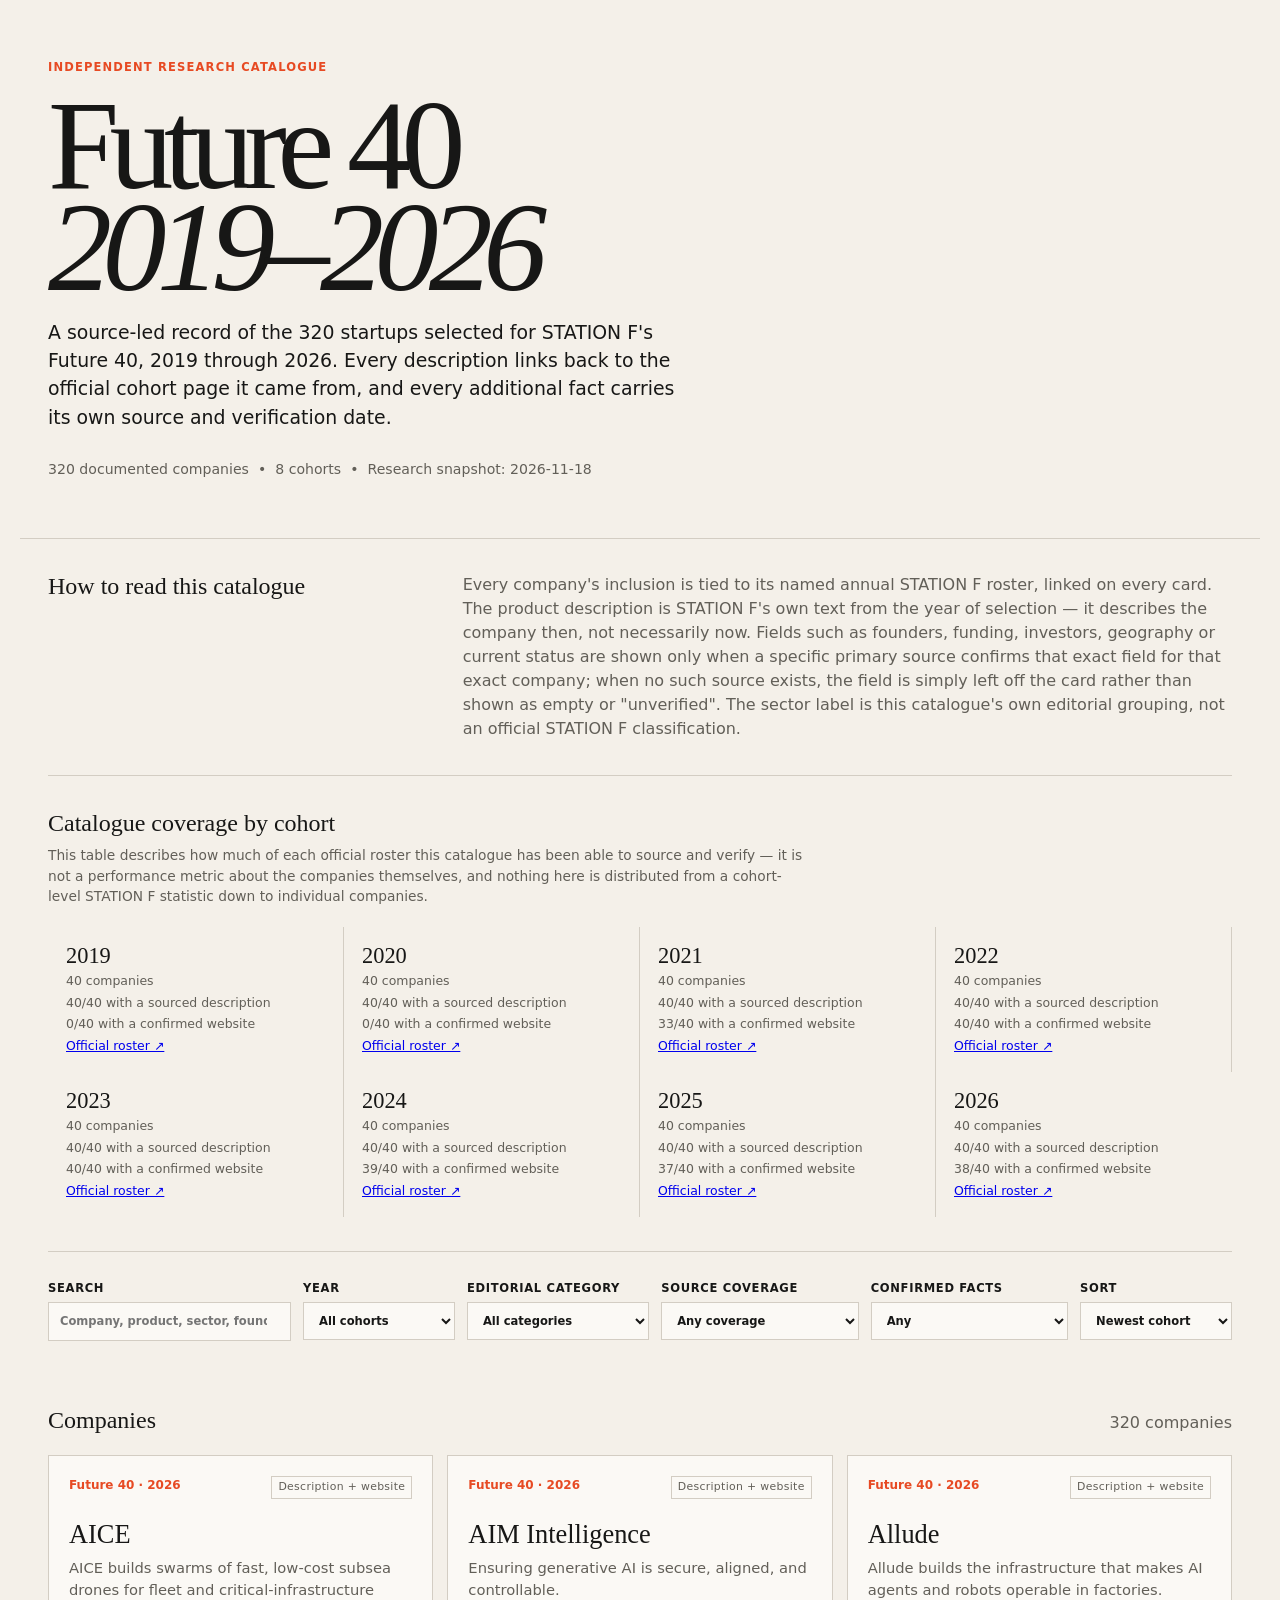
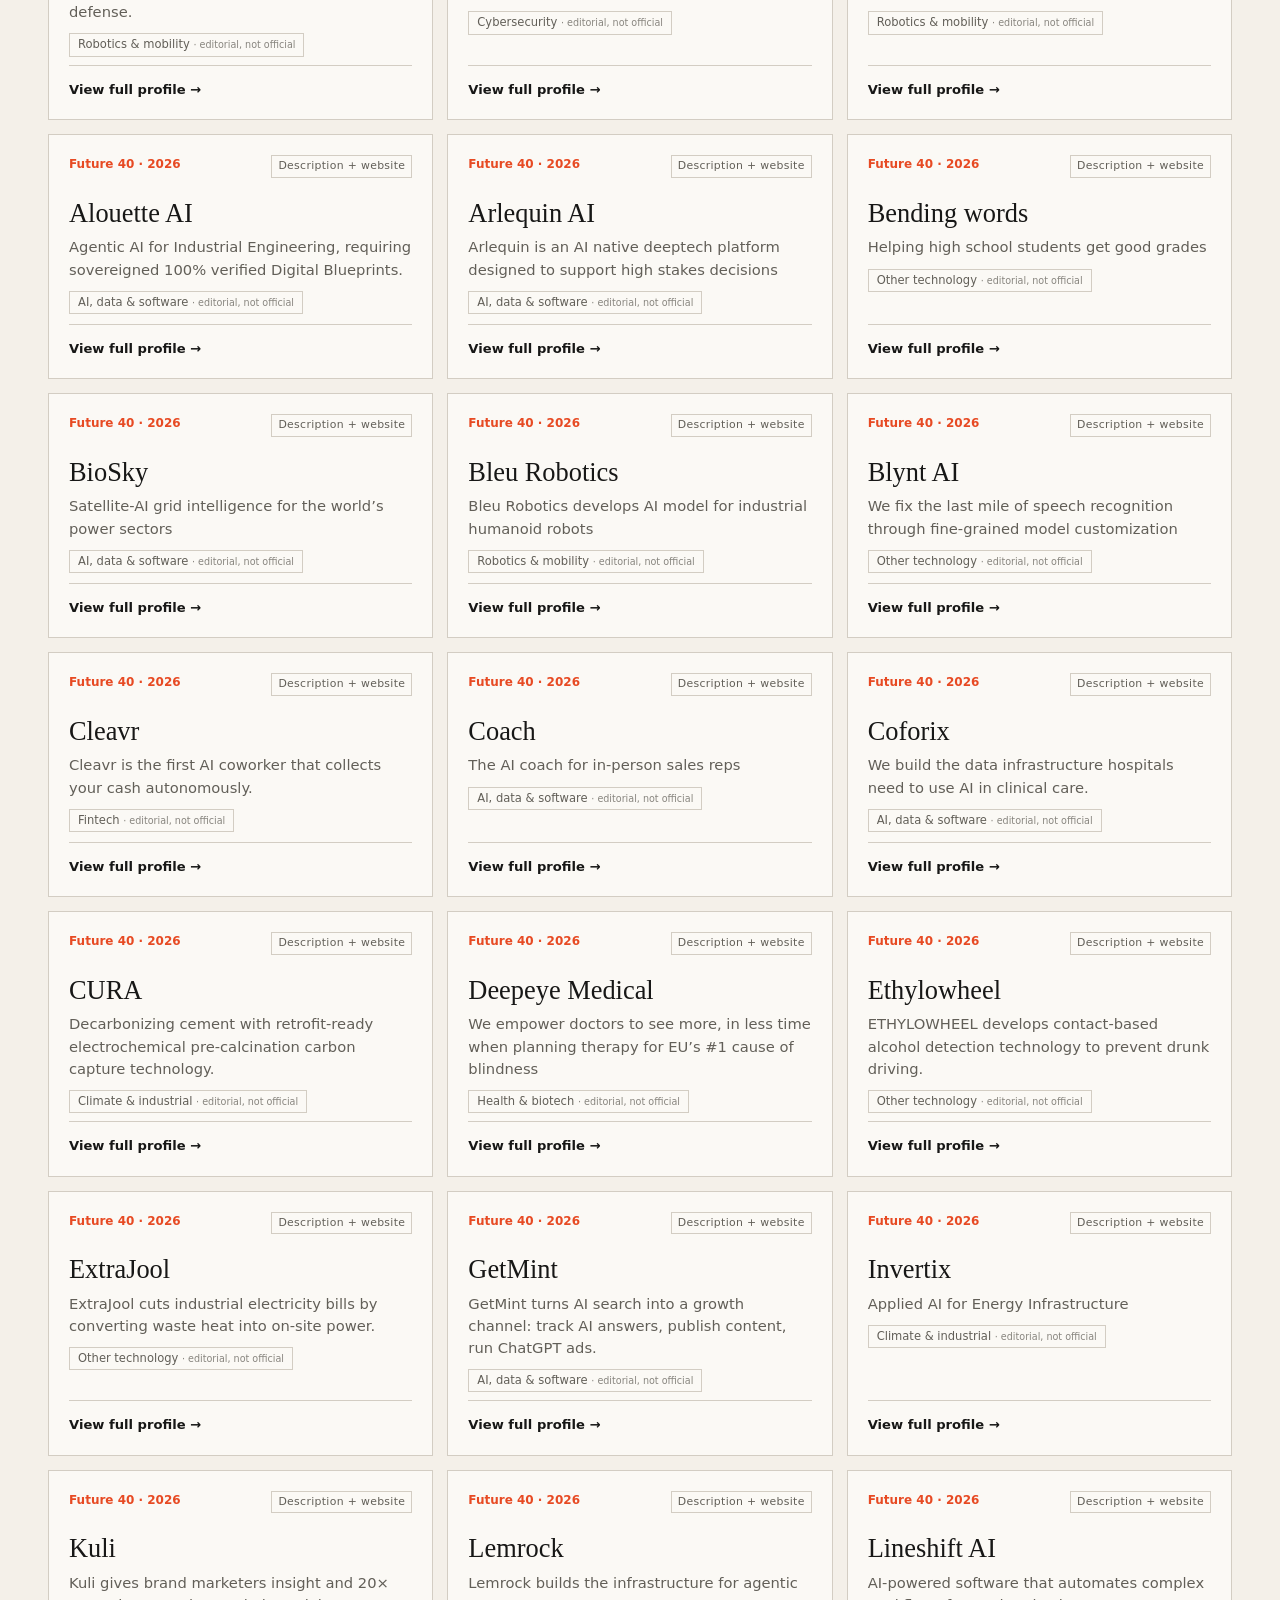
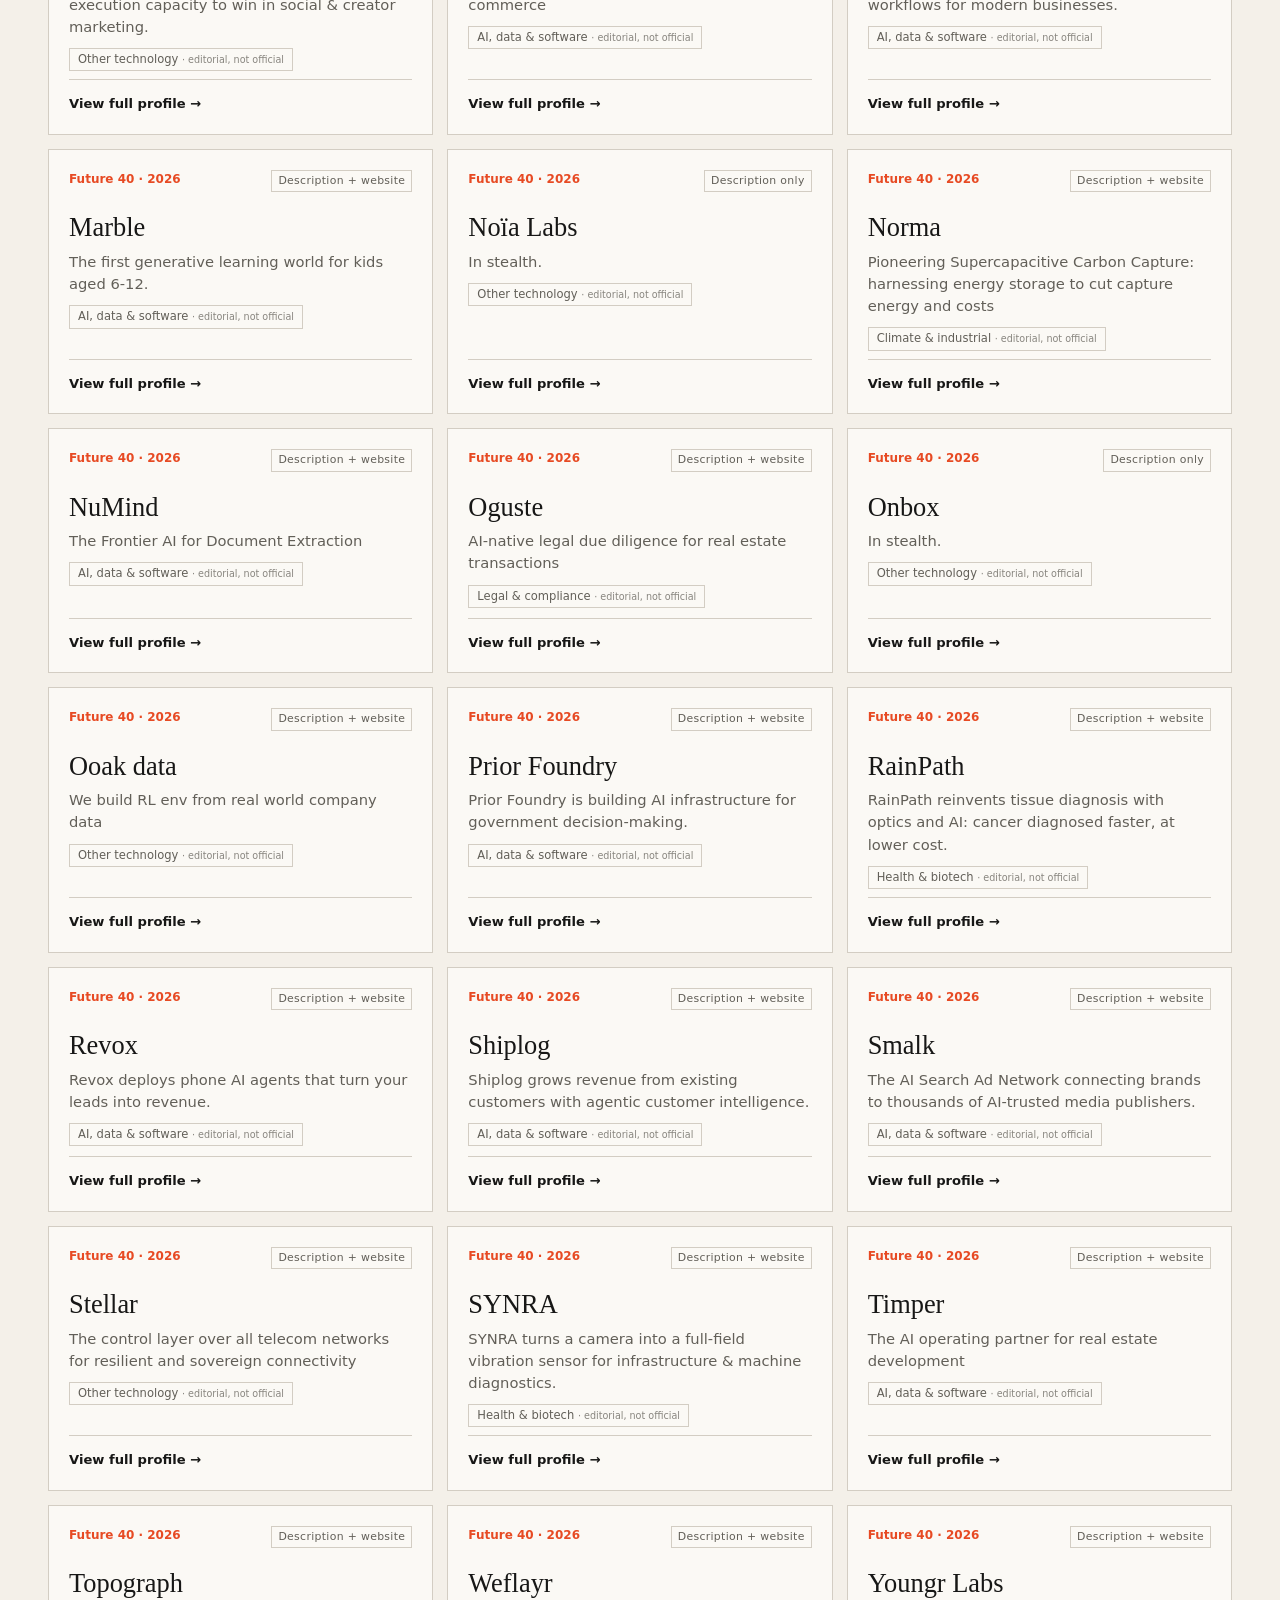
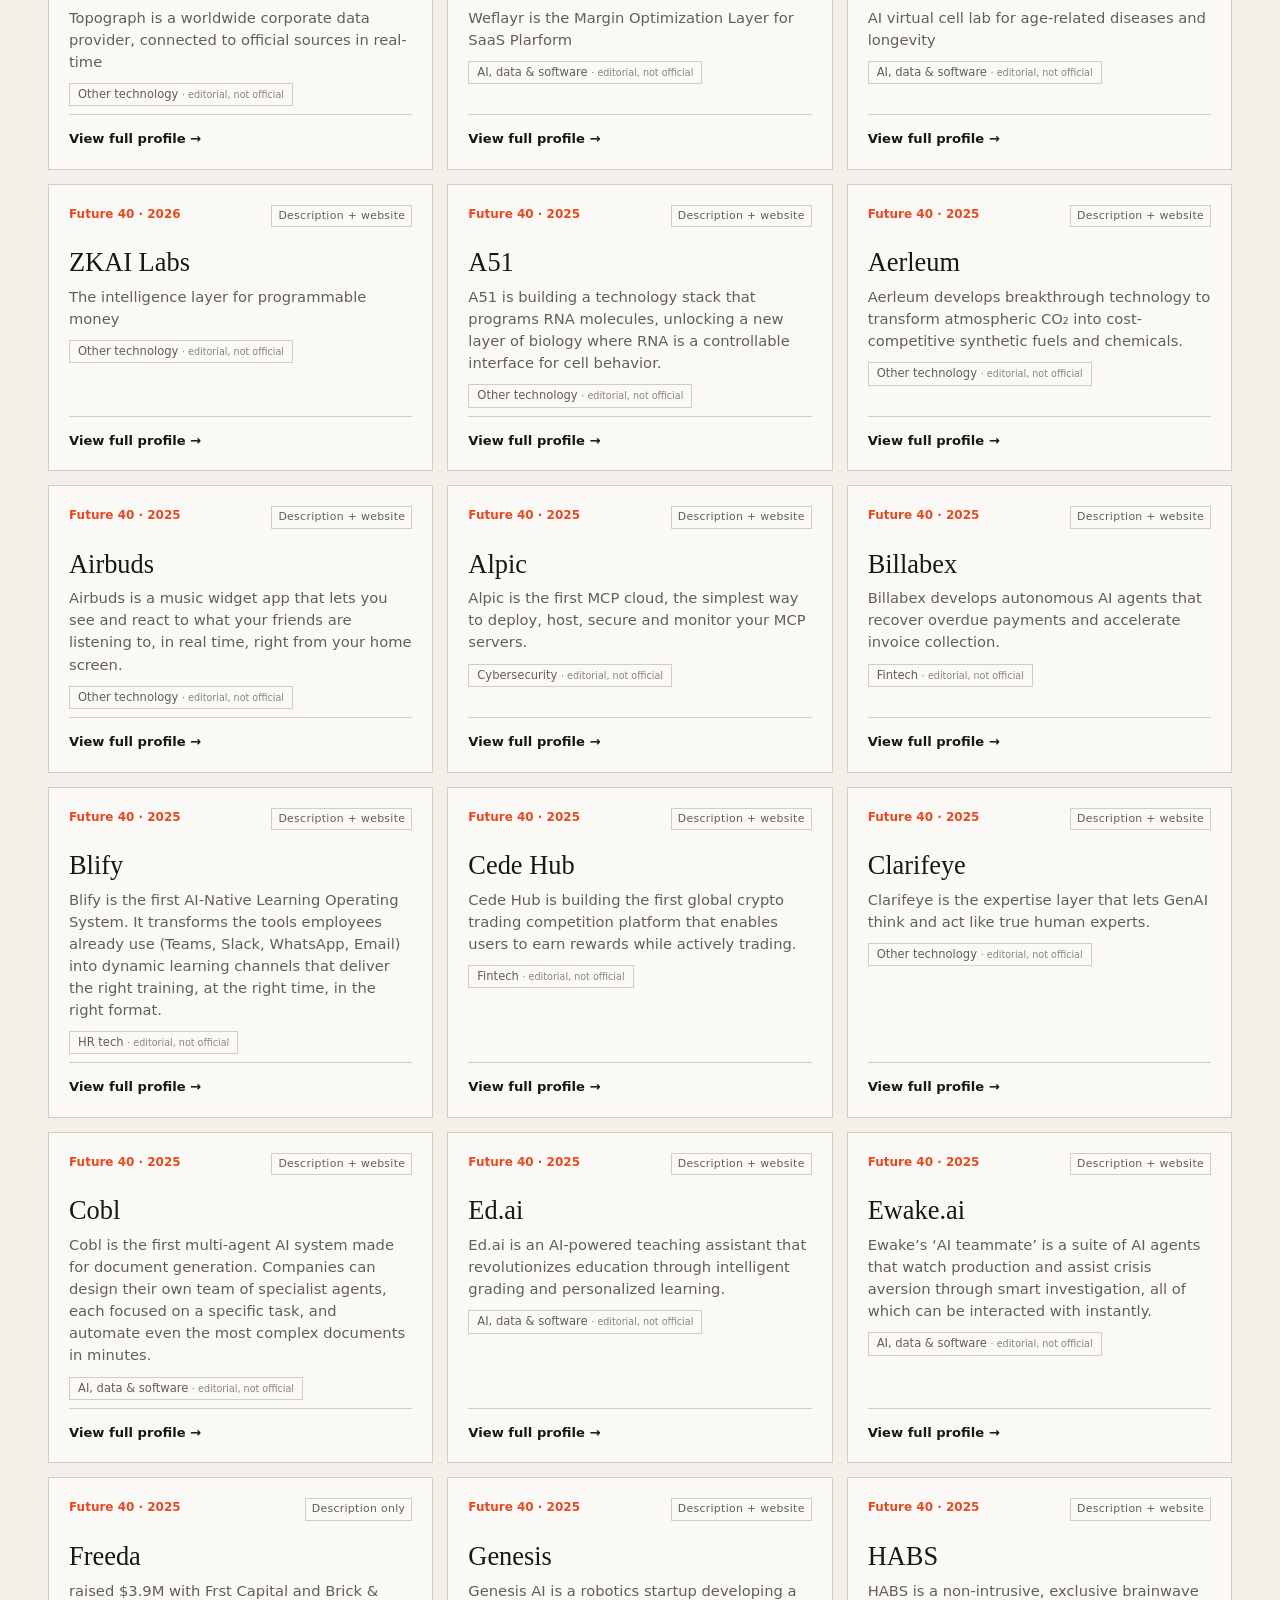
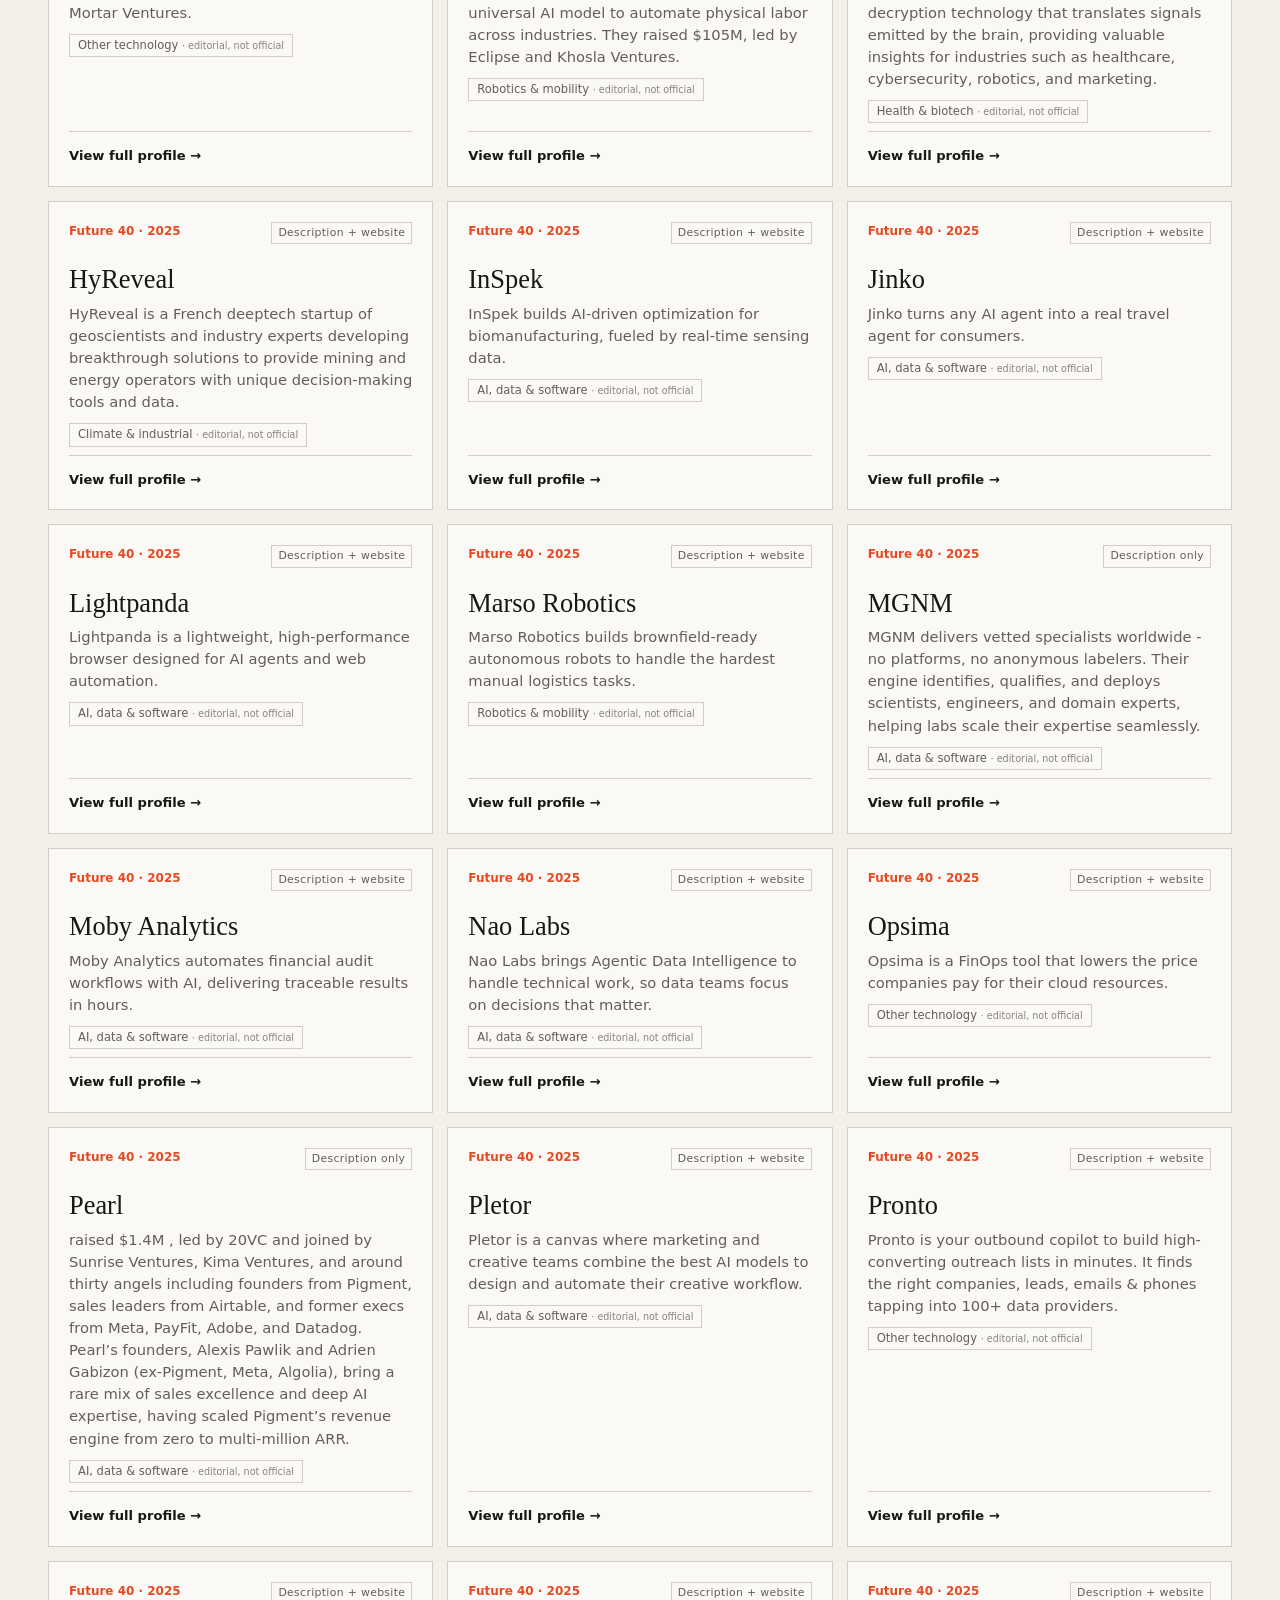
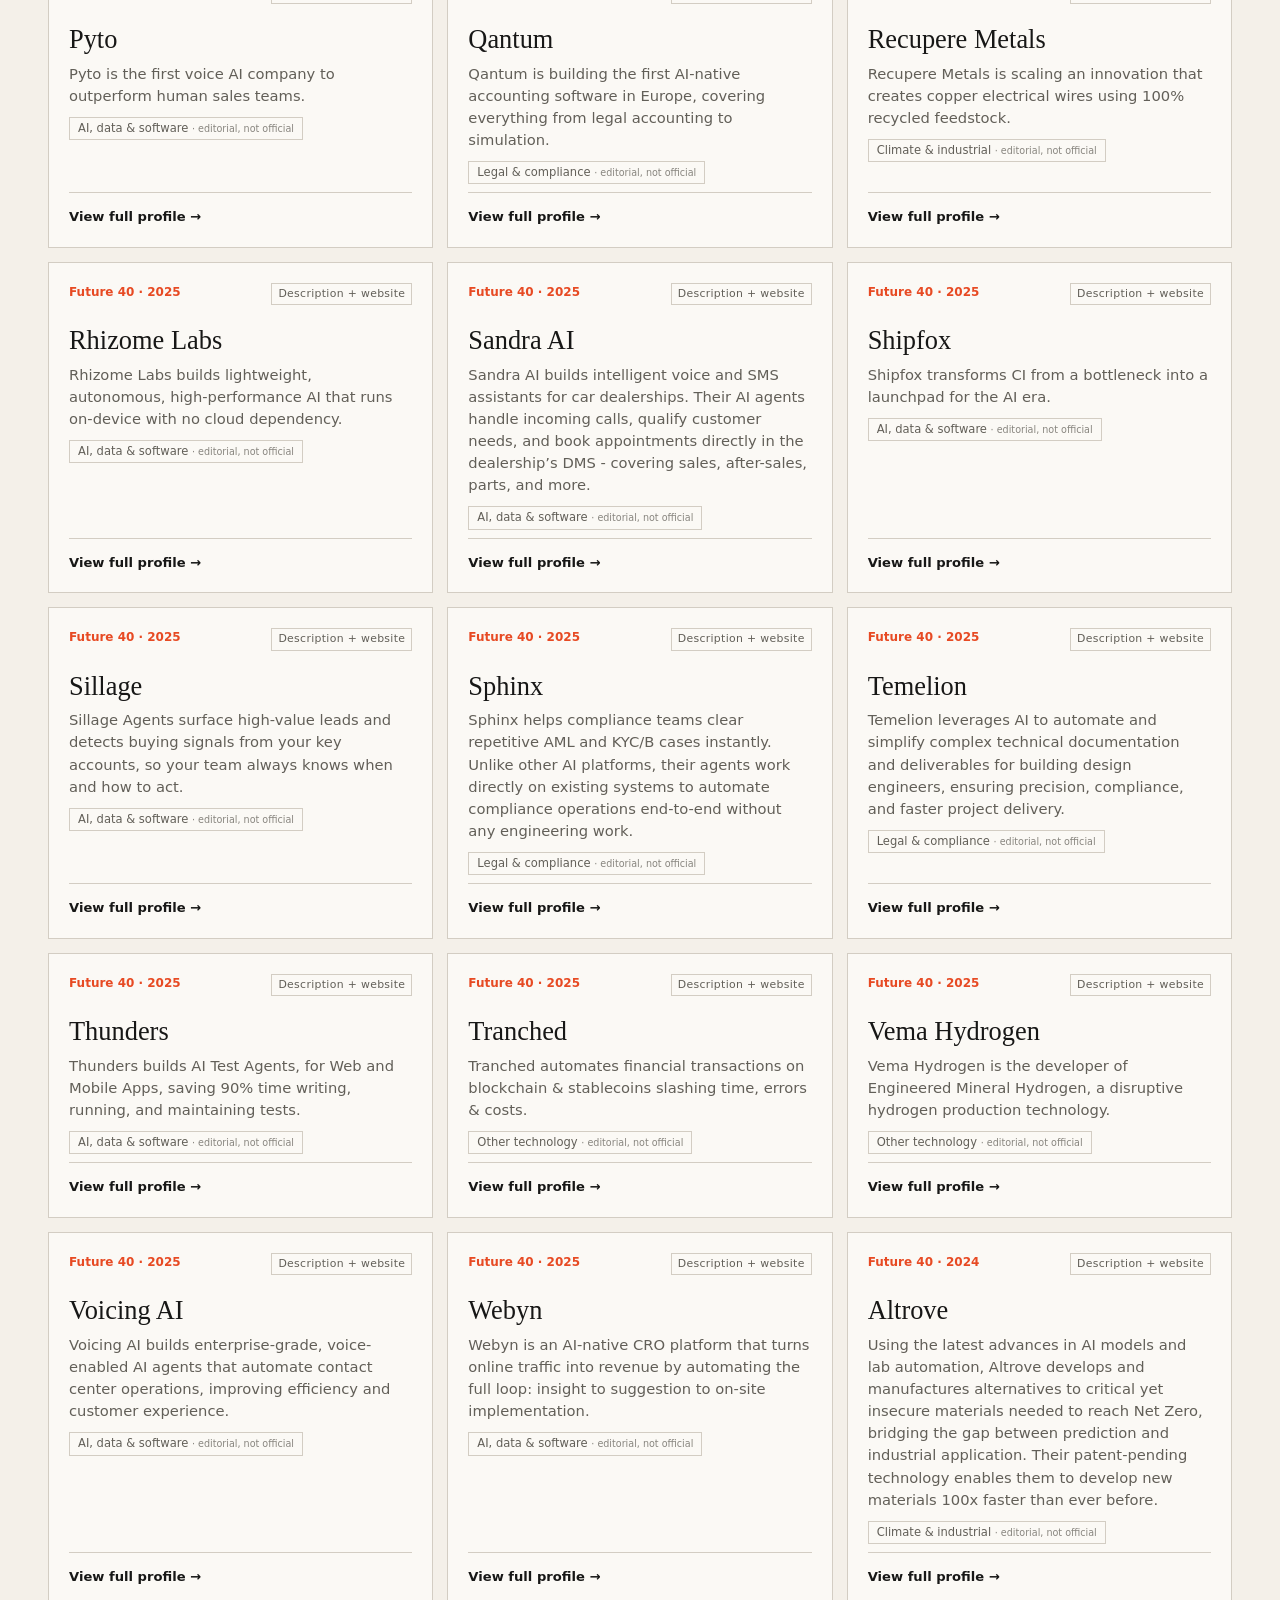
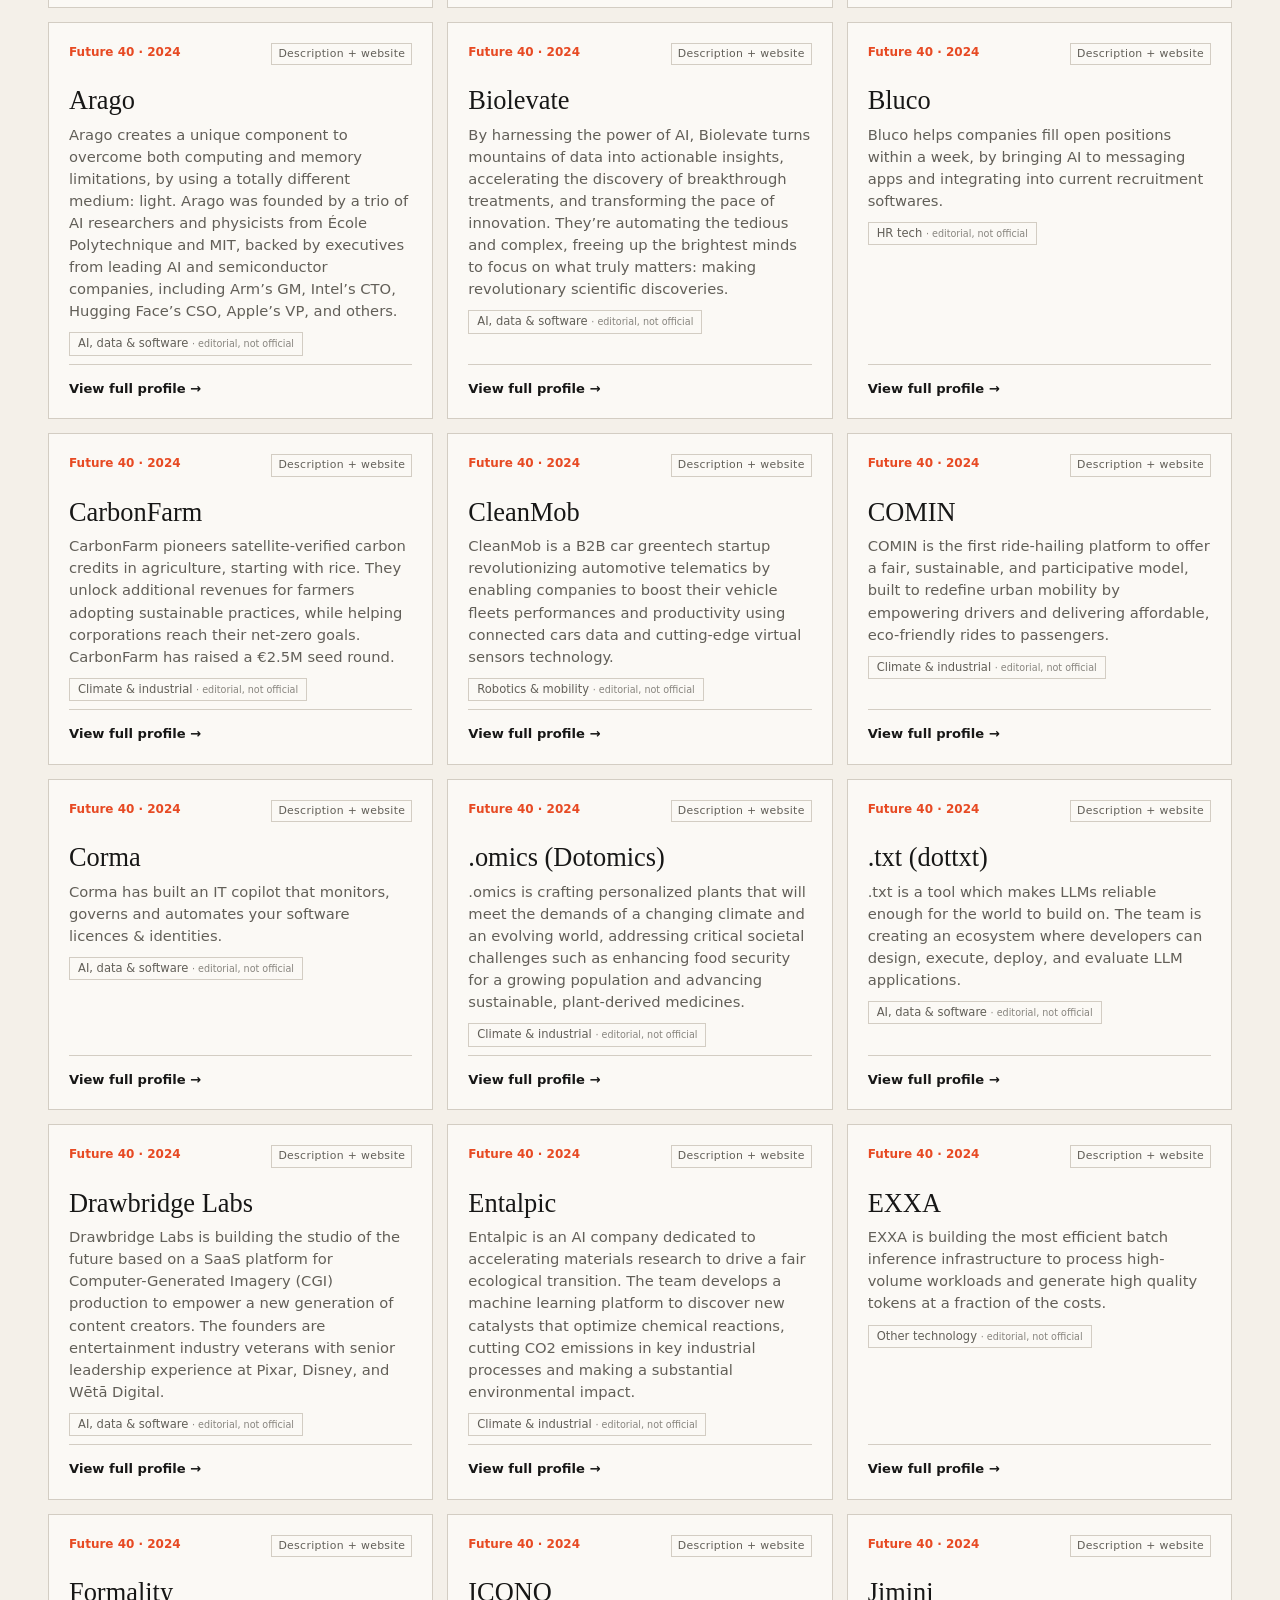
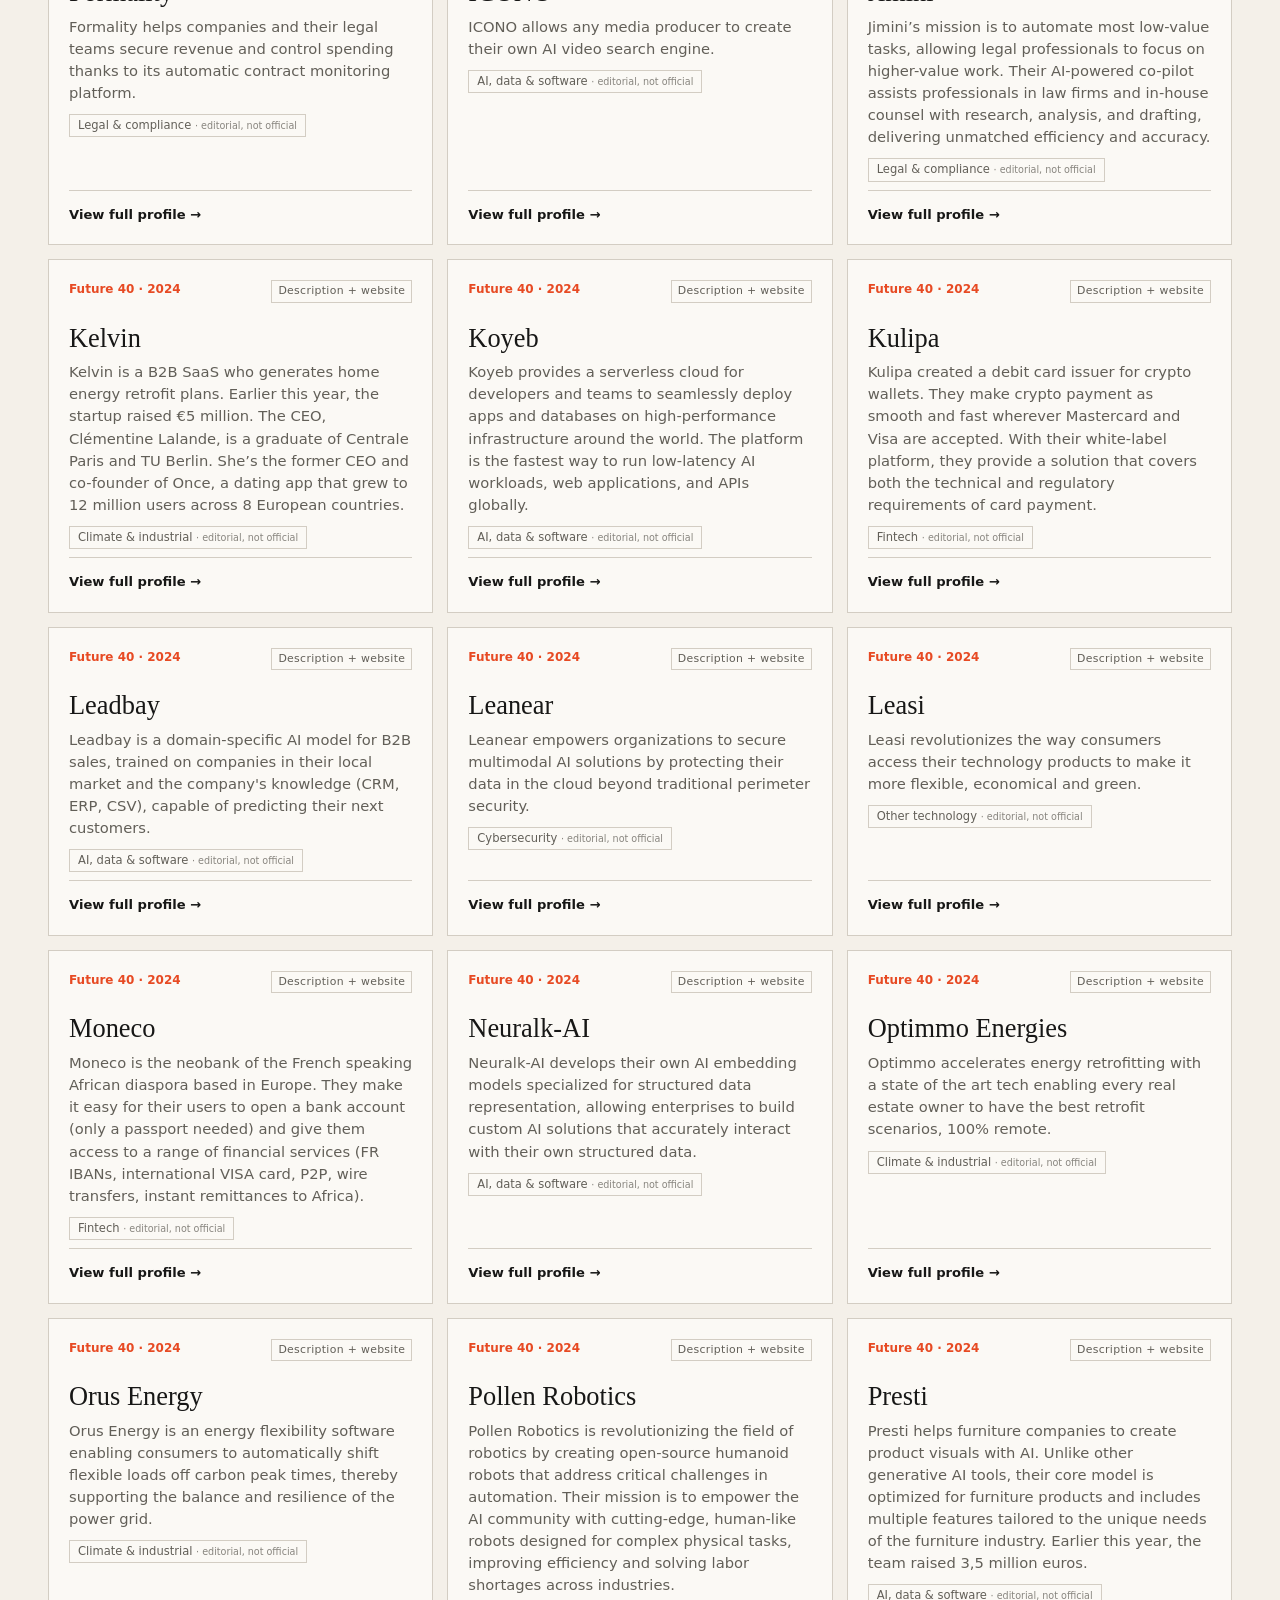
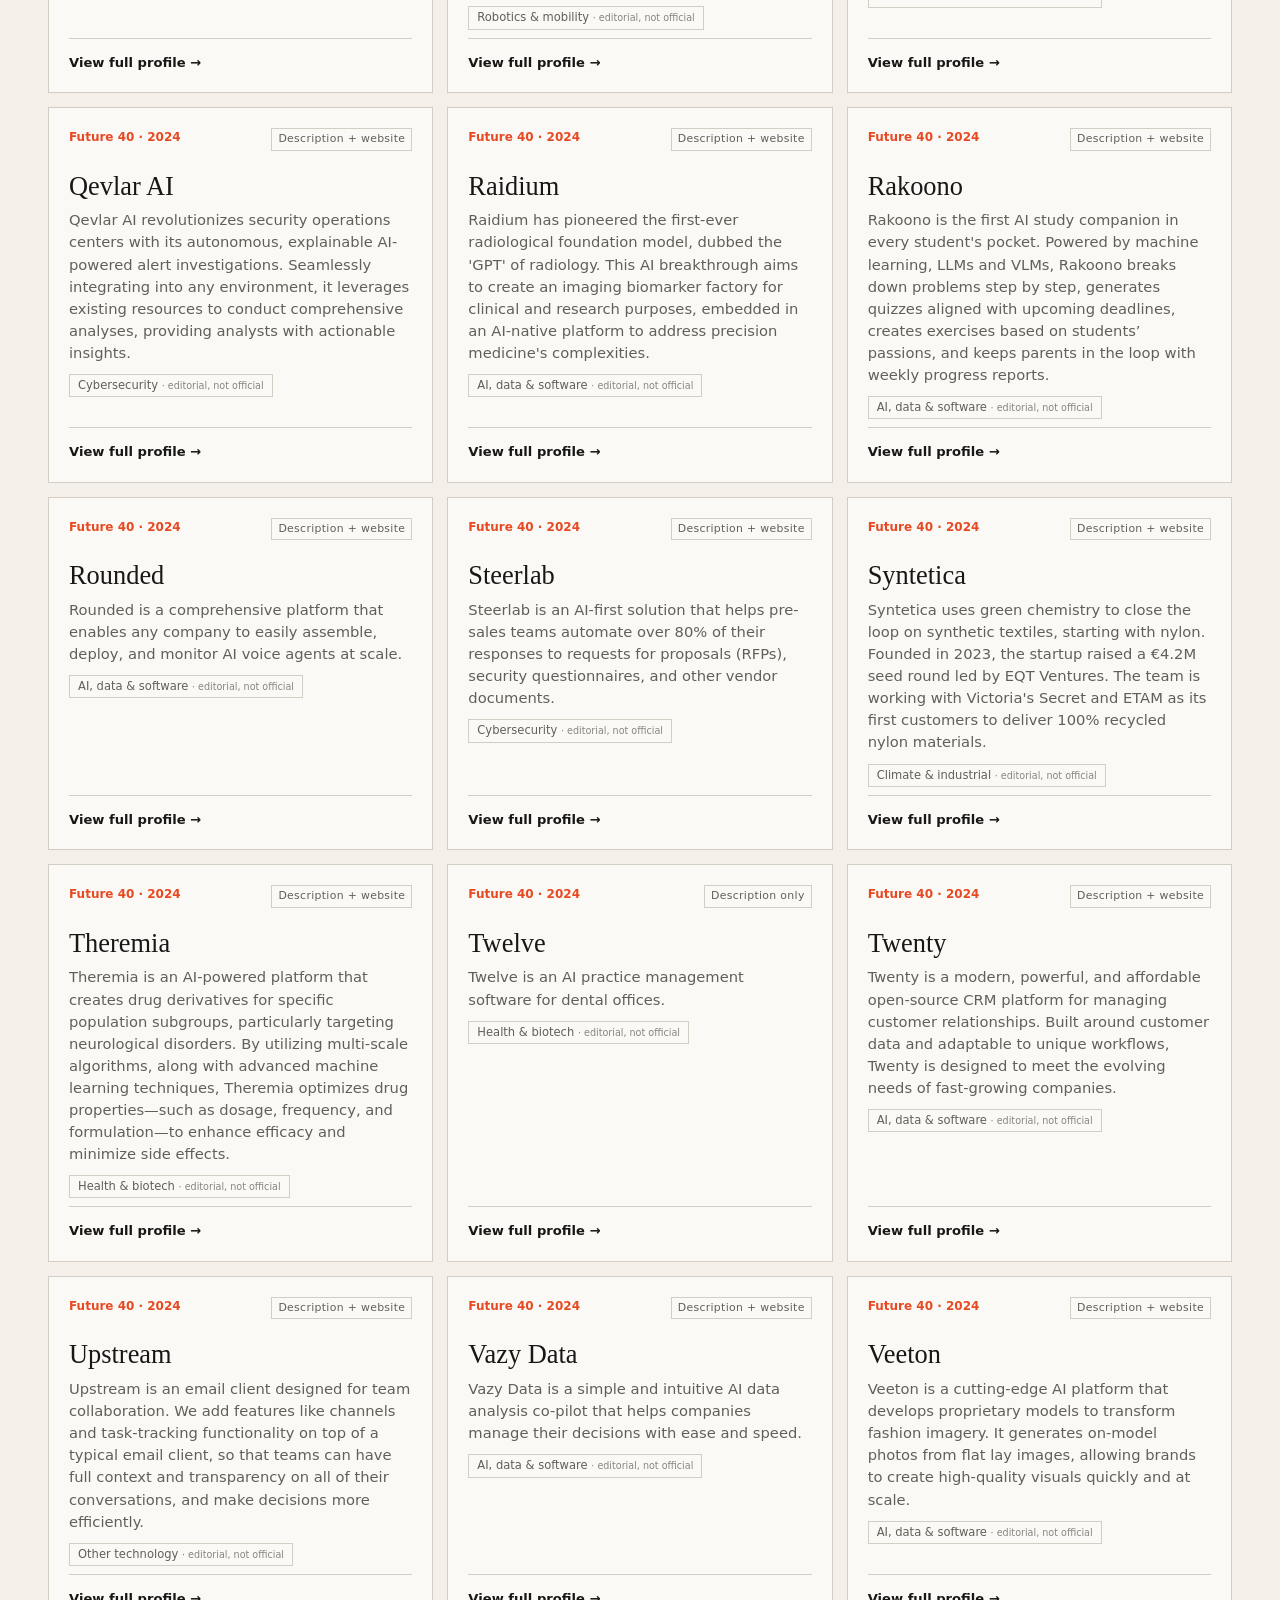
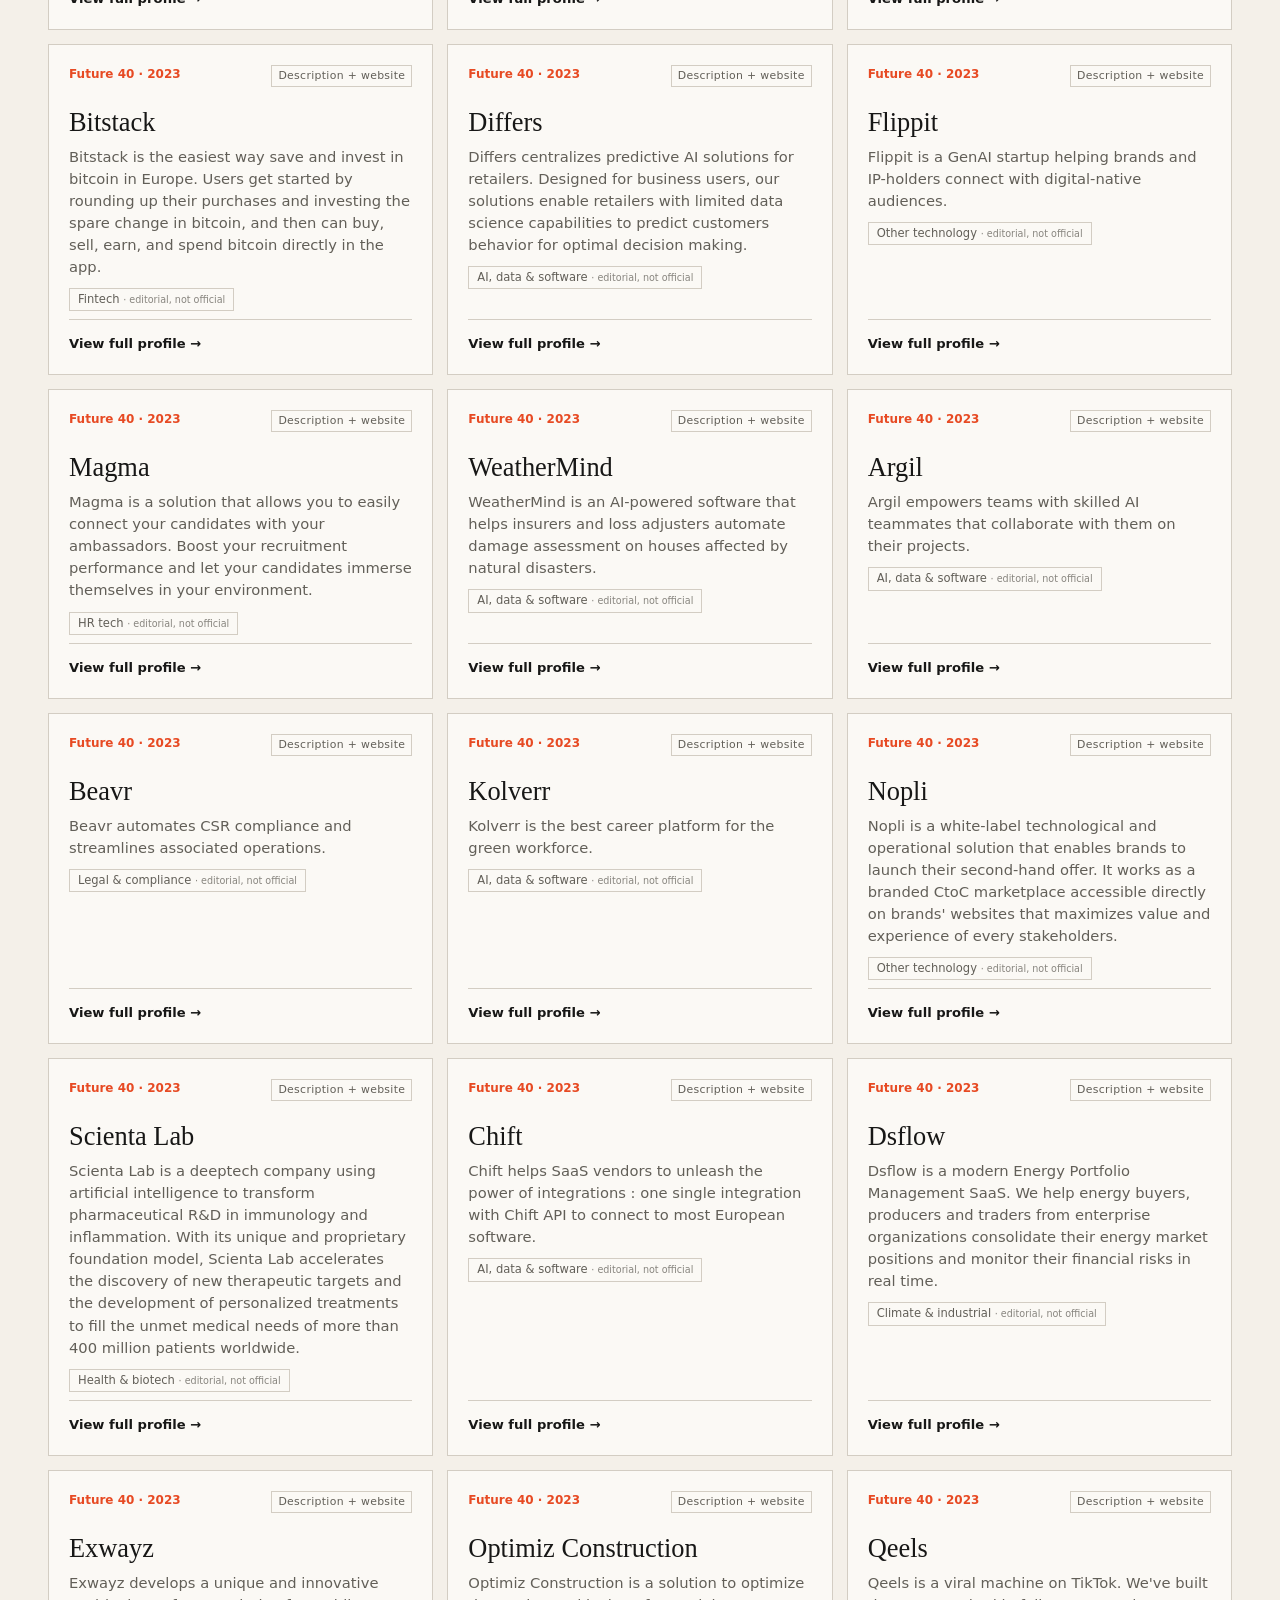
==== site/index.html @ 7312f676 "Add a favicon matching the site's editorial palette An orange-on-paper "40" mark (SVG, plus PNG/appl" ====
<!doctype html>
<html lang="en">
  <head>
    <meta charset="utf-8" />
    <meta name="viewport" content="width=device-width, initial-scale=1" />
    <meta name="description" content="A source-led research catalogue of STATION F Future 40 companies, 2019-2026." />
    <title>Future 40 — STATION F cohorts</title>
    <link rel="icon" href="assets/favicon.svg" type="image/svg+xml" />
    <link rel="icon" href="assets/favicon-32.png" sizes="32x32" type="image/png" />
    <link rel="icon" href="assets/favicon-48.png" sizes="48x48" type="image/png" />
    <link rel="apple-touch-icon" href="assets/apple-touch-icon.png" />
    <link rel="stylesheet" href="assets/style.css" />
  </head>
  <body>
    <header class="hero">
      <a class="eyebrow" href="#catalogue">Independent research catalogue</a>
      <h1>Future 40<br /><em>2019–2026</em></h1>
      <p class="lede">A source-led record of the 320 startups selected for STATION F's Future 40, 2019 through 2026. Every description links back to the official cohort page it came from, and every additional fact carries its own source and verification date.</p>
      <div class="hero-meta"><span id="company-count">Loading companies…</span><span>•</span><span>8 cohorts</span><span>•</span><span id="snapshot-date">Research snapshot pending…</span></div>
    </header>

    <main>
      <section class="method" aria-labelledby="method-title">
        <h2 id="method-title">How to read this catalogue</h2>
        <p>Every company's inclusion is tied to its named annual STATION F roster, linked on every card. The product description is STATION F's own text from the year of selection — it describes the company then, not necessarily now. Fields such as founders, funding, investors, geography or current status are shown only when a specific primary source confirms that exact field for that exact company; when no such source exists, the field is simply left off the card rather than shown as empty or "unverified". The sector label is this catalogue's own editorial grouping, not an official STATION F classification.</p>
      </section>

      <section class="analytics" aria-labelledby="analytics-title">
        <h2 id="analytics-title">Catalogue coverage by cohort</h2>
        <p class="analytics-note">This table describes how much of each official roster this catalogue has been able to source and verify — it is not a performance metric about the companies themselves, and nothing here is distributed from a cohort-level STATION F statistic down to individual companies.</p>
        <div id="analytics-grid" class="analytics-grid"></div>
      </section>

      <section class="controls" id="catalogue" aria-label="Catalogue filters">
        <label class="search"><span>Search</span><input id="search" type="search" placeholder="Company, product, sector, founder, investor…" autocomplete="off" /></label>
        <label><span>Year</span><select id="year"><option value="">All cohorts</option></select></label>
        <label><span>Editorial category</span><select id="category"><option value="">All categories</option></select></label>
        <label><span>Source coverage</span>
          <select id="coverage">
            <option value="">Any coverage</option>
            <option value="profile-website">Description + confirmed website</option>
            <option value="profile-only">Description only</option>
            <option value="roster-only">Roster listing only</option>
          </select>
        </label>
        <label><span>Confirmed facts</span>
          <select id="facts-filter">
            <option value="">Any</option>
            <option value="yes">Has sourced founders/funding/investors/geography/status</option>
            <option value="no">Product profile only</option>
          </select>
        </label>
        <label><span>Sort</span>
          <select id="sort">
            <option value="year-desc">Newest cohort</option>
            <option value="year-asc">Oldest cohort</option>
            <option value="name">Name A–Z</option>
            <option value="completeness">Most complete profiles</option>
          </select>
        </label>
      </section>

      <section class="results" aria-live="polite">
        <div class="results-heading"><h2>Companies</h2><p id="result-count"></p></div>
        <div id="cards" class="cards"></div>
      </section>
    </main>

    <footer>
      <p>This is an independent research project. STATION F and Future 40 are referenced for identification only and this catalogue is not affiliated with or endorsed by STATION F.</p>
      <p><a href="data/companies.json">Roster data</a> · <a href="data/enrichment.json">Product-description data</a> · <a href="data/facts.json">Additional facts</a> · <a href="data/README.md">Verification rules</a></p>
    </footer>

    <div id="profile-modal" class="modal" hidden>
      <div class="modal-backdrop" data-close></div>
      <div class="modal-panel" role="dialog" aria-modal="true" aria-labelledby="modal-title">
        <button class="modal-close" type="button" data-close aria-label="Close profile">✕</button>
        <div id="modal-body"></div>
      </div>
    </div>

    <script type="module" src="assets/app.js"></script>
  </body>
</html>
---- site/assets/style.css ----
:root{--paper:#f4f0e9;--ink:#171716;--muted:#625f58;--line:#d3cdc3;--accent:#e74a23;--card:#fbf9f5}*{box-sizing:border-box}body{margin:0;background:var(--paper);color:var(--ink);font:16px/1.5 ui-sans-serif,system-ui,-apple-system,BlinkMacSystemFont,"Segoe UI",sans-serif}.hero,main,footer{max-width:1240px;margin:auto;padding-left:28px;padding-right:28px}.hero{padding-top:54px;padding-bottom:58px;border-bottom:1px solid var(--line)}.eyebrow{text-transform:uppercase;letter-spacing:.1em;font-size:.72rem;font-weight:700;color:var(--accent);text-decoration:none}.hero h1{margin:16px 0;font:clamp(3.3rem,10vw,8.5rem)/.8 Georgia,serif;letter-spacing:-.075em}.hero h1 em{font-weight:400}.lede{max-width:650px;font-size:1.18rem}.hero-meta{display:flex;flex-wrap:wrap;gap:9px;color:var(--muted);font-size:.88rem;margin-top:28px}.method{padding:34px 0;border-bottom:1px solid var(--line);display:grid;grid-template-columns:minmax(180px,1fr) minmax(0,2fr);gap:30px}.method h2,.results h2,.analytics h2{font:1.5rem Georgia,serif;margin:0}.method p{margin:0;color:var(--muted)}
.analytics{padding:34px 0;border-bottom:1px solid var(--line)}.analytics-note{margin:8px 0 20px;color:var(--muted);font-size:.86rem;max-width:760px}.analytics-grid{display:grid;grid-template-columns:repeat(4,1fr)}.analytics-grid .cohort{padding:16px 18px;border-right:1px solid var(--line);display:flex;flex-direction:column;gap:3px}.analytics-grid .cohort:last-child{border-right:0}.analytics-grid .cohort b{font:1.4rem Georgia,serif}.analytics-grid .cohort small{color:var(--muted);font-size:.78rem}
.controls{padding:28px 0;display:grid;grid-template-columns:1.6fr 1fr 1.2fr 1.3fr 1.3fr 1fr;gap:12px}.controls label{display:block;font-size:.72rem;font-weight:700;letter-spacing:.06em;text-transform:uppercase}.controls input,.controls select{width:100%;margin-top:5px;padding:10px 11px;border:1px solid var(--line);border-radius:0;background:var(--card);color:var(--ink);font:inherit;letter-spacing:normal;text-transform:none}
.results{padding:38px 0 70px}.results-heading{display:flex;justify-content:space-between;align-items:baseline;margin-bottom:20px}.results-heading p{color:var(--muted);margin:0}.cards{display:grid;grid-template-columns:repeat(3,1fr);gap:14px}
.card{background:var(--card);border:1px solid var(--line);padding:20px;display:flex;flex-direction:column;min-height:245px;cursor:pointer;text-align:left}.card:hover,.card:focus-visible{border-color:var(--accent);outline:none}.card-top{display:flex;justify-content:space-between;gap:12px}.year{font-size:.75rem;font-weight:700;color:var(--accent)}.badge{font-size:.68rem;letter-spacing:.03em;border:1px solid var(--line);padding:2px 6px;color:var(--muted)}.card h3{font:1.65rem/1.05 Georgia,serif;margin:22px 0 9px}.card p{margin:0 0 10px;color:var(--muted);font-size:.92rem}
.chip{font-size:.72rem;color:var(--muted);border:1px solid var(--line);display:inline-block;padding:2px 8px;margin-bottom:8px;width:fit-content}.chip small{opacity:.75}
.facts-preview{font-size:.78rem;color:var(--accent);margin-bottom:8px}
.card-cta{margin-top:auto;padding-top:14px;border-top:1px solid var(--line);font-size:.82rem;font-weight:700;color:var(--ink)}
.empty{grid-column:1/-1;padding:30px 0;color:var(--muted)}
footer{border-top:1px solid var(--line);padding-top:22px;padding-bottom:35px;display:flex;justify-content:space-between;gap:20px;color:var(--muted);font-size:.78rem}footer p{margin:0}footer a{color:var(--ink);text-decoration-color:var(--accent);text-underline-offset:3px}
.modal{position:fixed;inset:0;display:flex;align-items:center;justify-content:center;z-index:50}.modal[hidden]{display:none}.modal-backdrop{position:absolute;inset:0;background:rgba(23,23,22,.55)}.modal-panel{position:relative;background:var(--card);max-width:620px;width:92%;max-height:86vh;overflow:auto;padding:34px;border:1px solid var(--line)}.modal-close{position:absolute;top:14px;right:14px;background:none;border:1px solid var(--line);width:32px;height:32px;cursor:pointer;color:var(--ink);font-size:1rem}
.modal-top{margin-bottom:6px}.modal h2{font:2.1rem Georgia,serif;margin:0 0 16px}.modal-desc{font-size:1rem;margin:0 0 20px}.modal-desc small{color:var(--muted)}
.modal-sources{border-top:1px solid var(--line);border-bottom:1px solid var(--line);padding:14px 0;margin-bottom:18px;font-size:.88rem;display:flex;flex-direction:column;gap:8px}.modal-source-row a{color:var(--ink);text-decoration-color:var(--accent);margin-left:6px}
.modal-facts h3{font:1.1rem Georgia,serif;margin:0 0 10px}.fact-row{font-size:.88rem;margin-bottom:8px}.fact-row a{color:var(--ink);text-decoration-color:var(--accent);margin-left:4px}.fact-row small{color:var(--muted);margin-left:4px}
.modal-empty{color:var(--muted);font-size:.88rem}.modal-footnote{color:var(--muted);font-size:.78rem;margin-top:18px}
@media(max-width:760px){.hero,main,footer{padding-left:18px;padding-right:18px}.method{grid-template-columns:1fr;gap:10px}.analytics-grid{grid-template-columns:repeat(2,1fr)}.analytics-grid .cohort:nth-child(2n){border-right:0}.controls{grid-template-columns:1fr 1fr}.controls .search{grid-column:1/-1}.cards{grid-template-columns:1fr}footer{display:block}footer p+p{margin-top:8px}.modal-panel{padding:22px}}
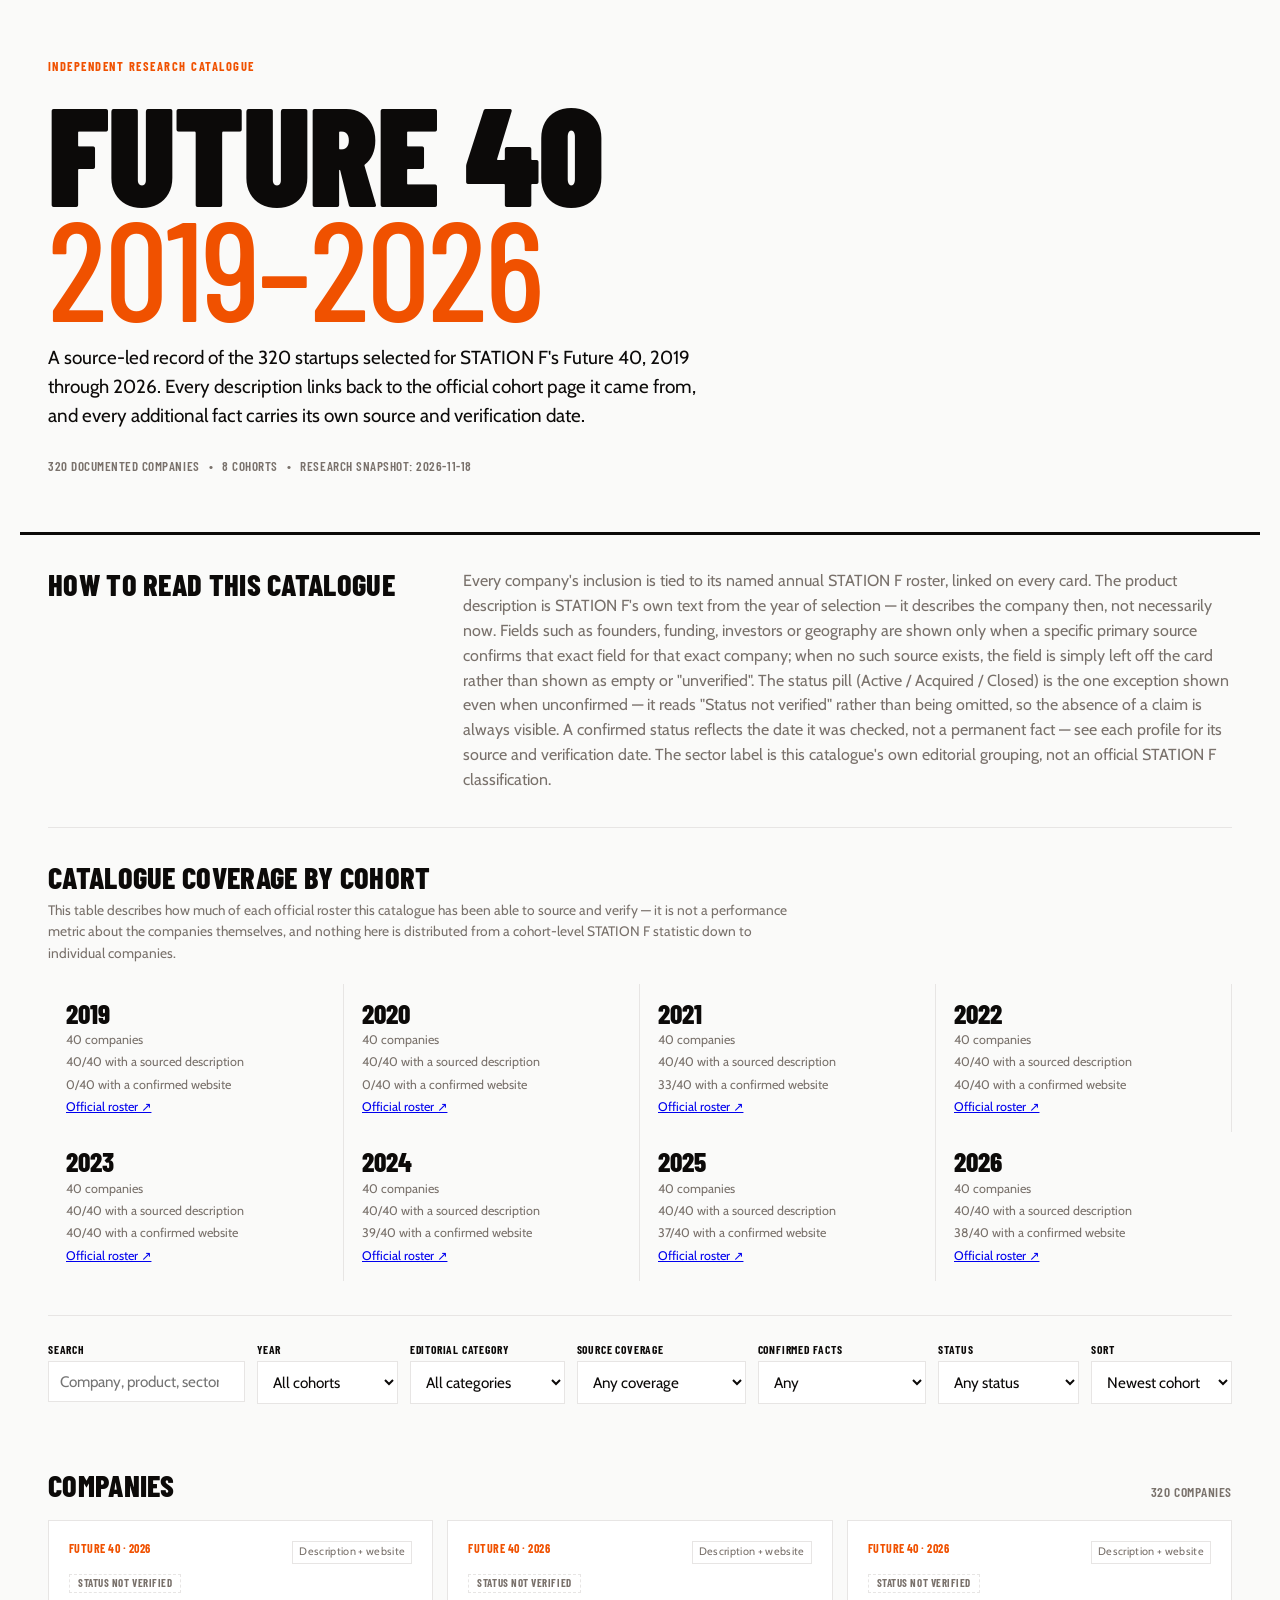
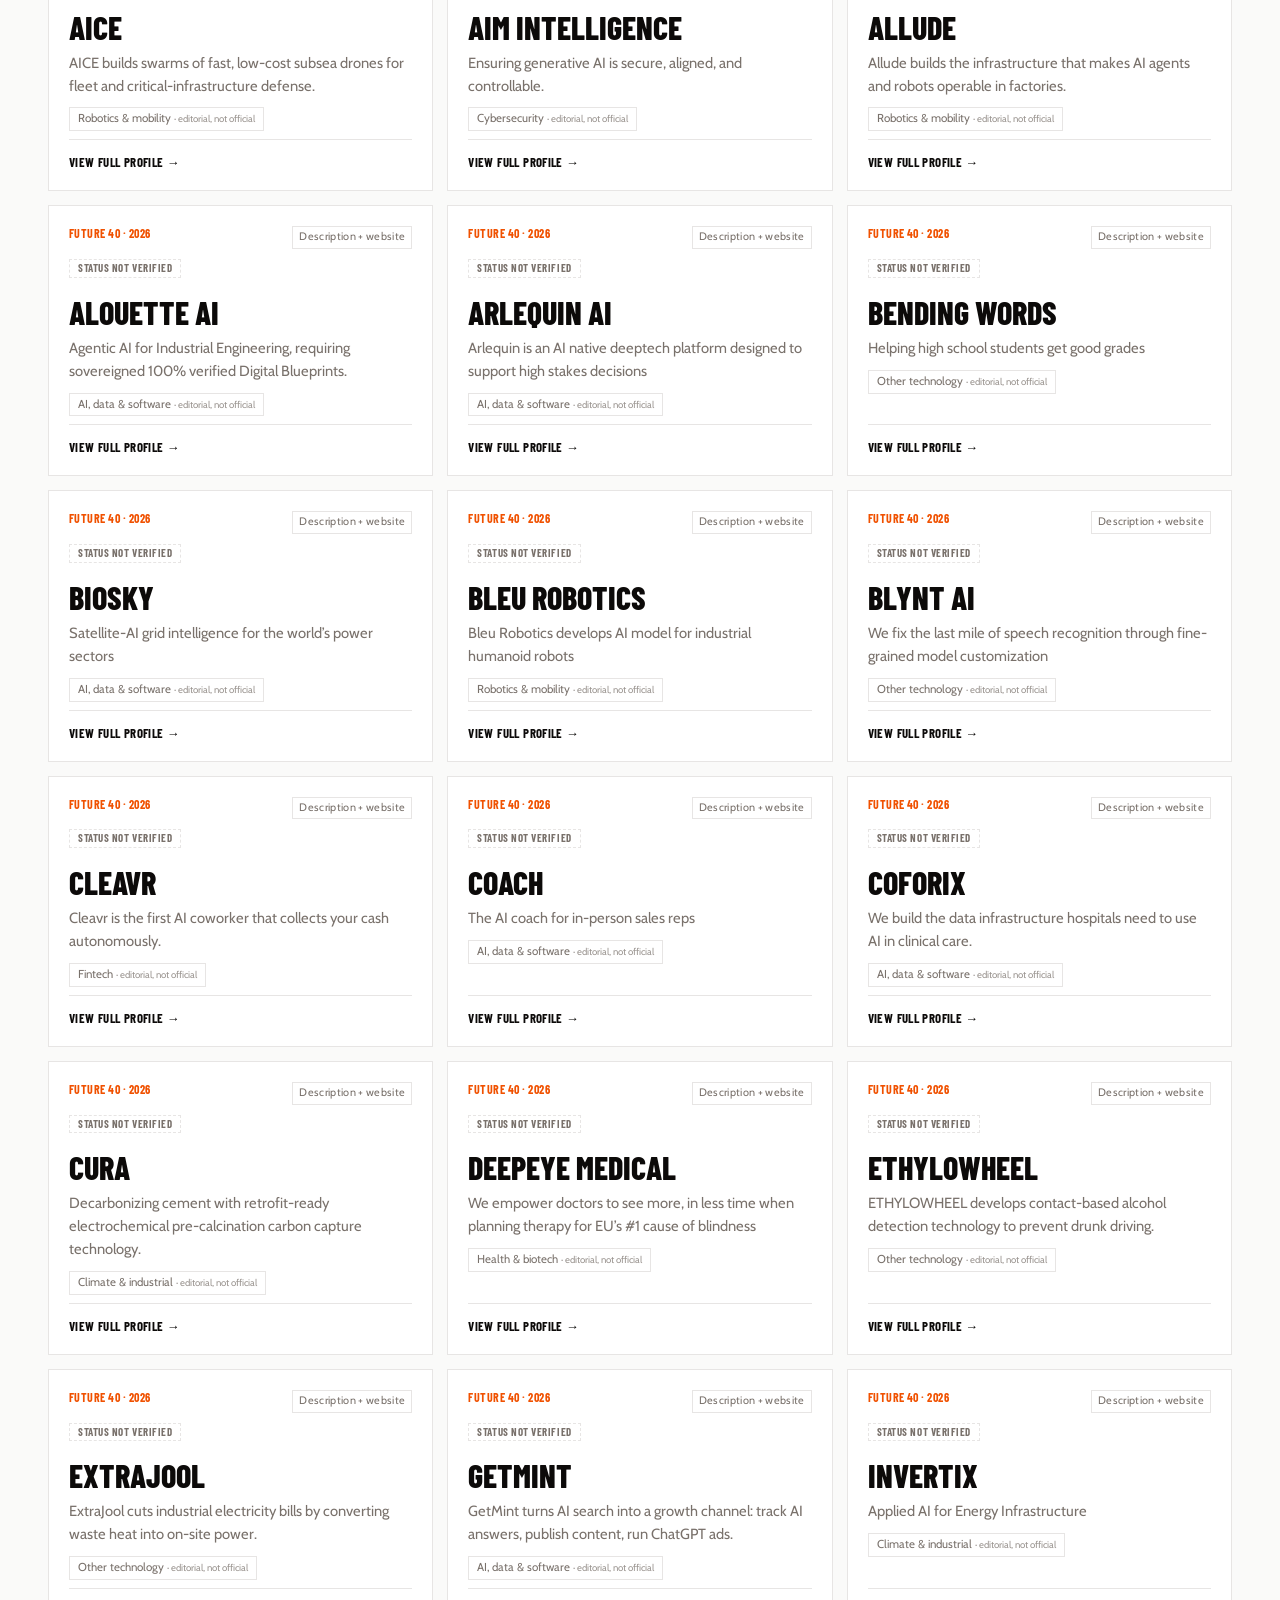
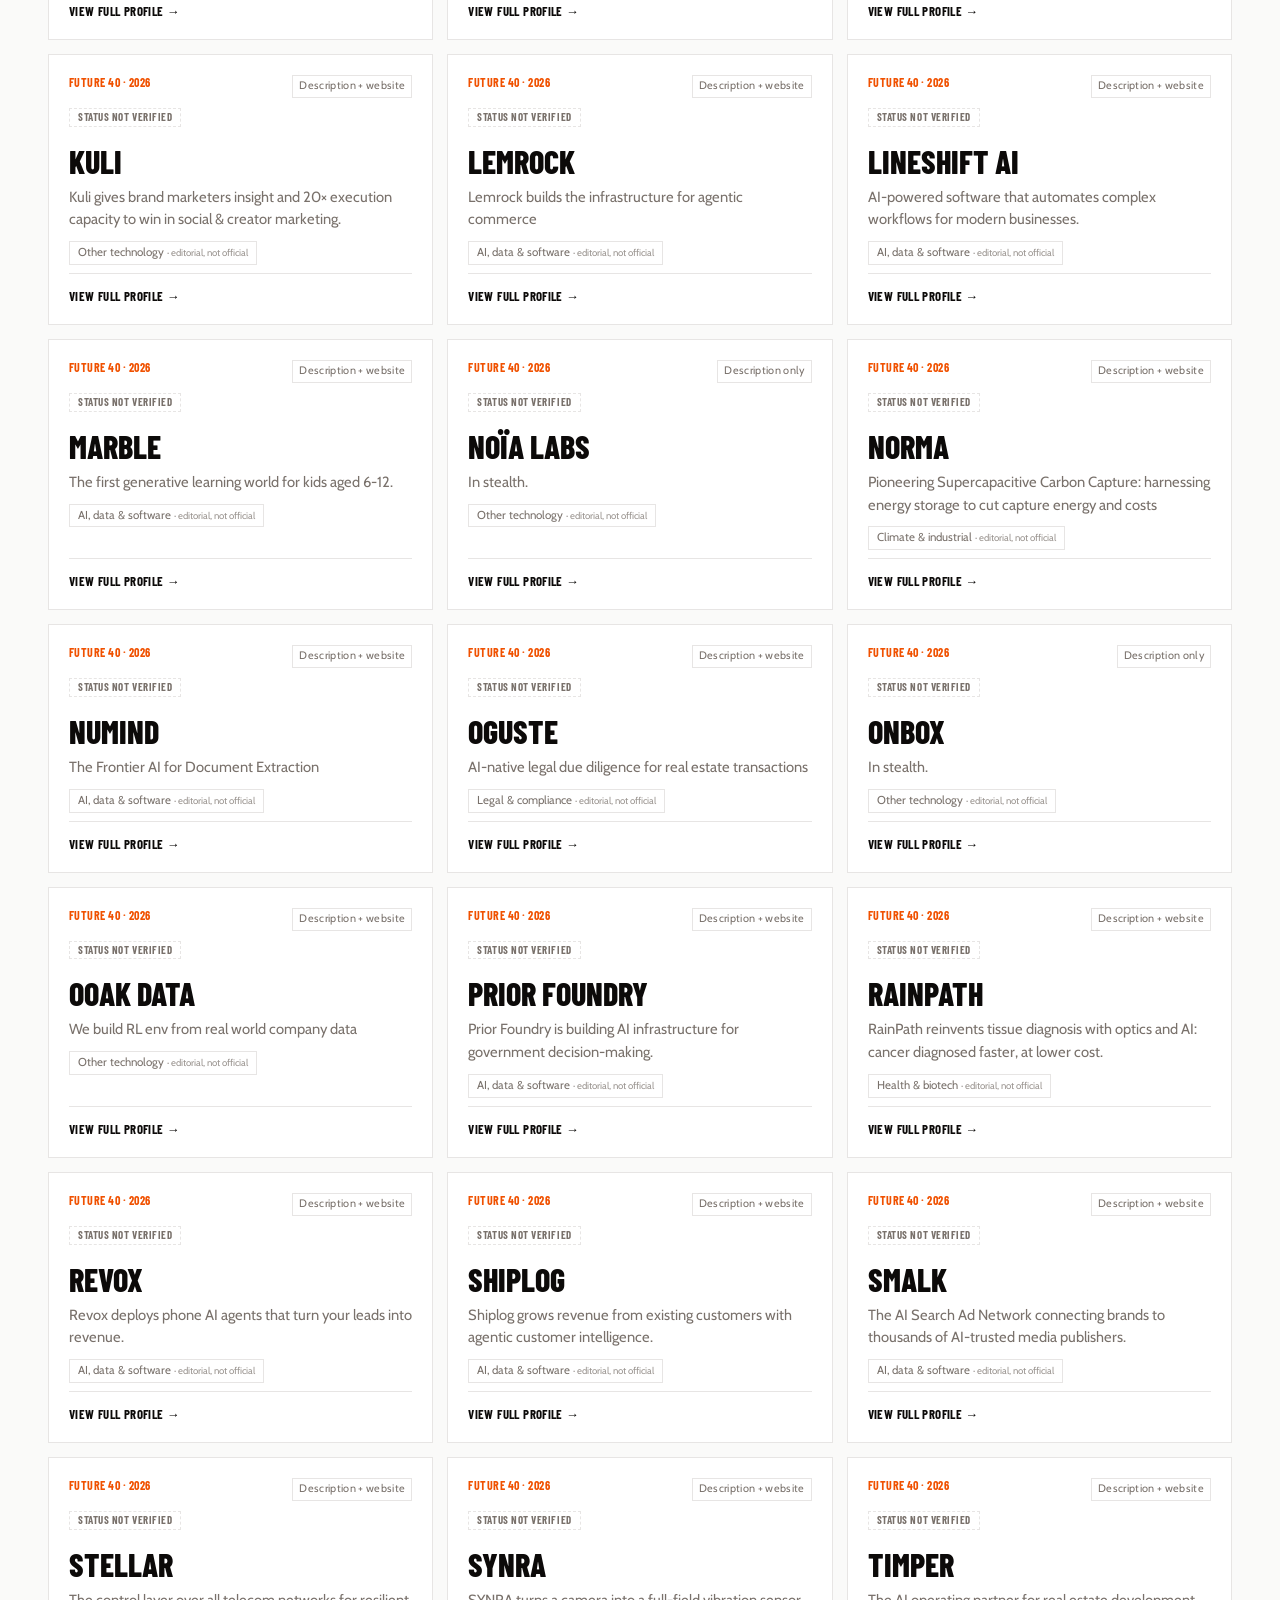
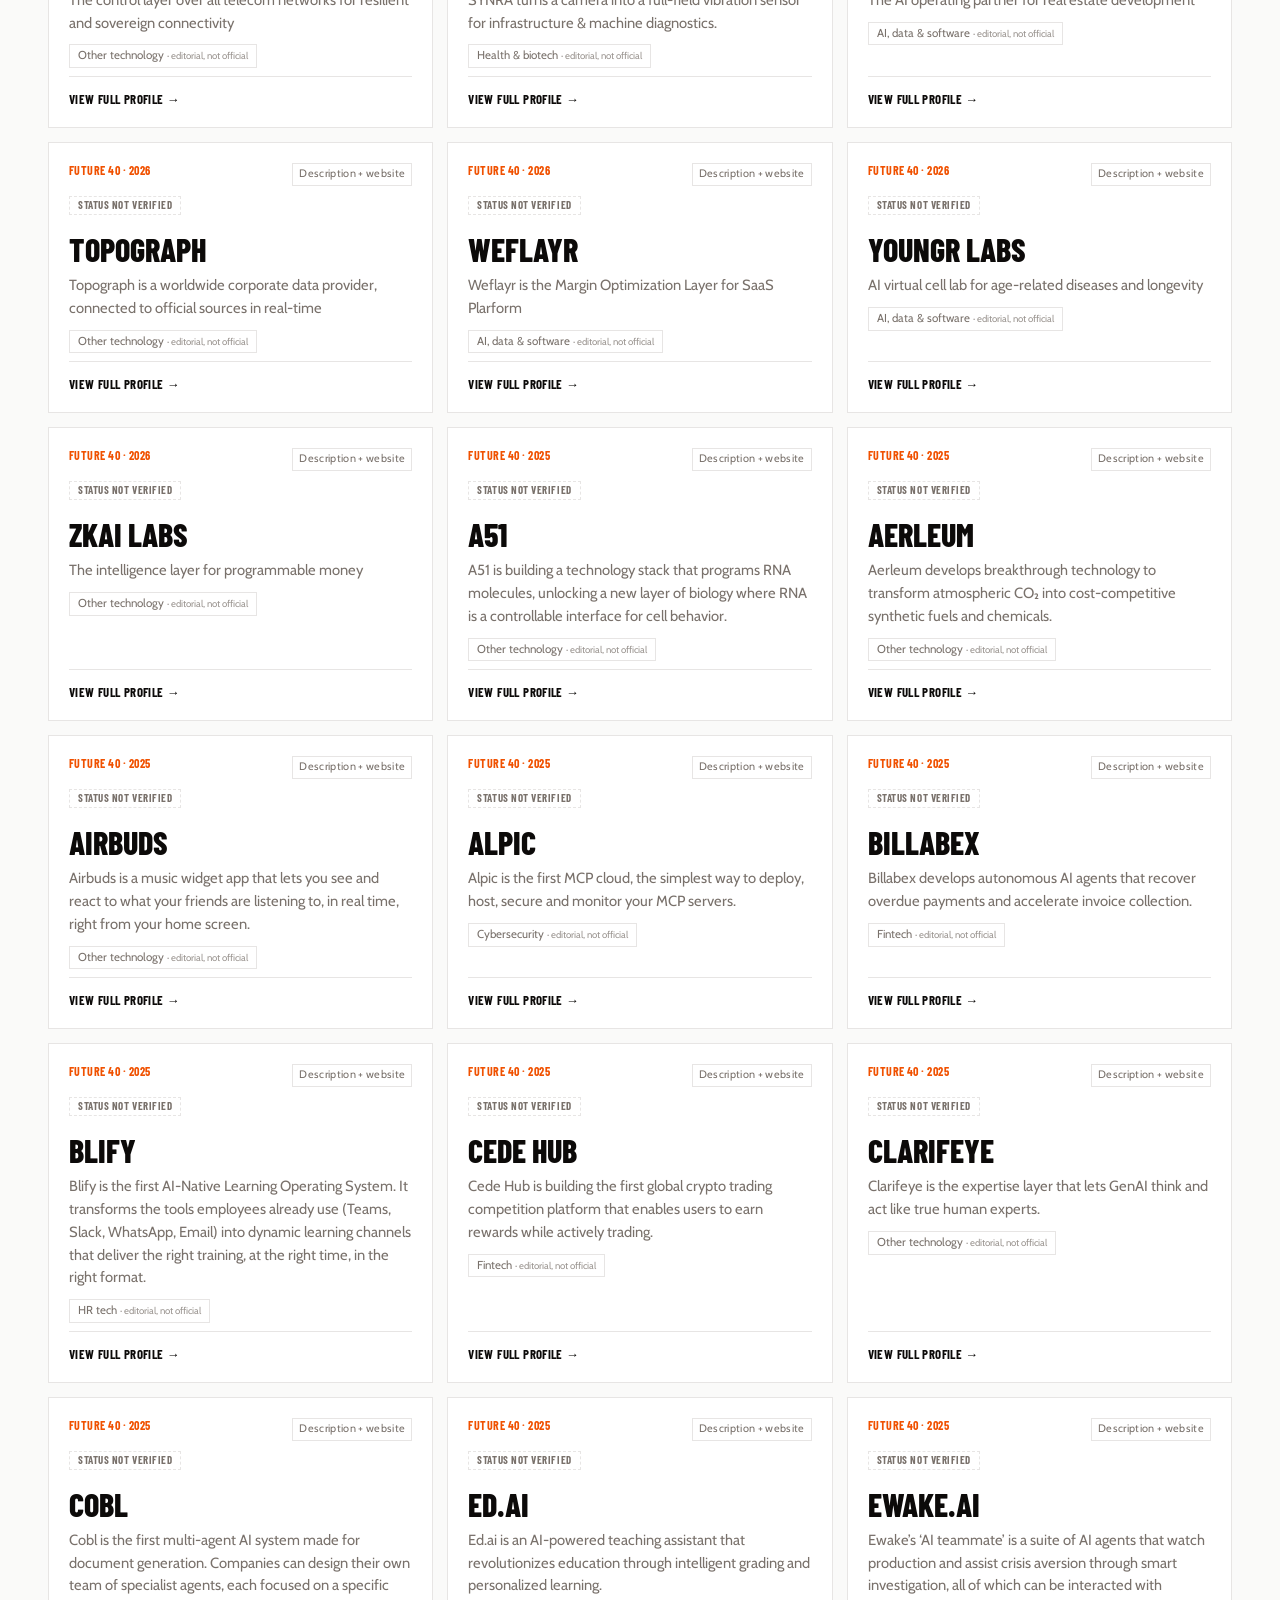
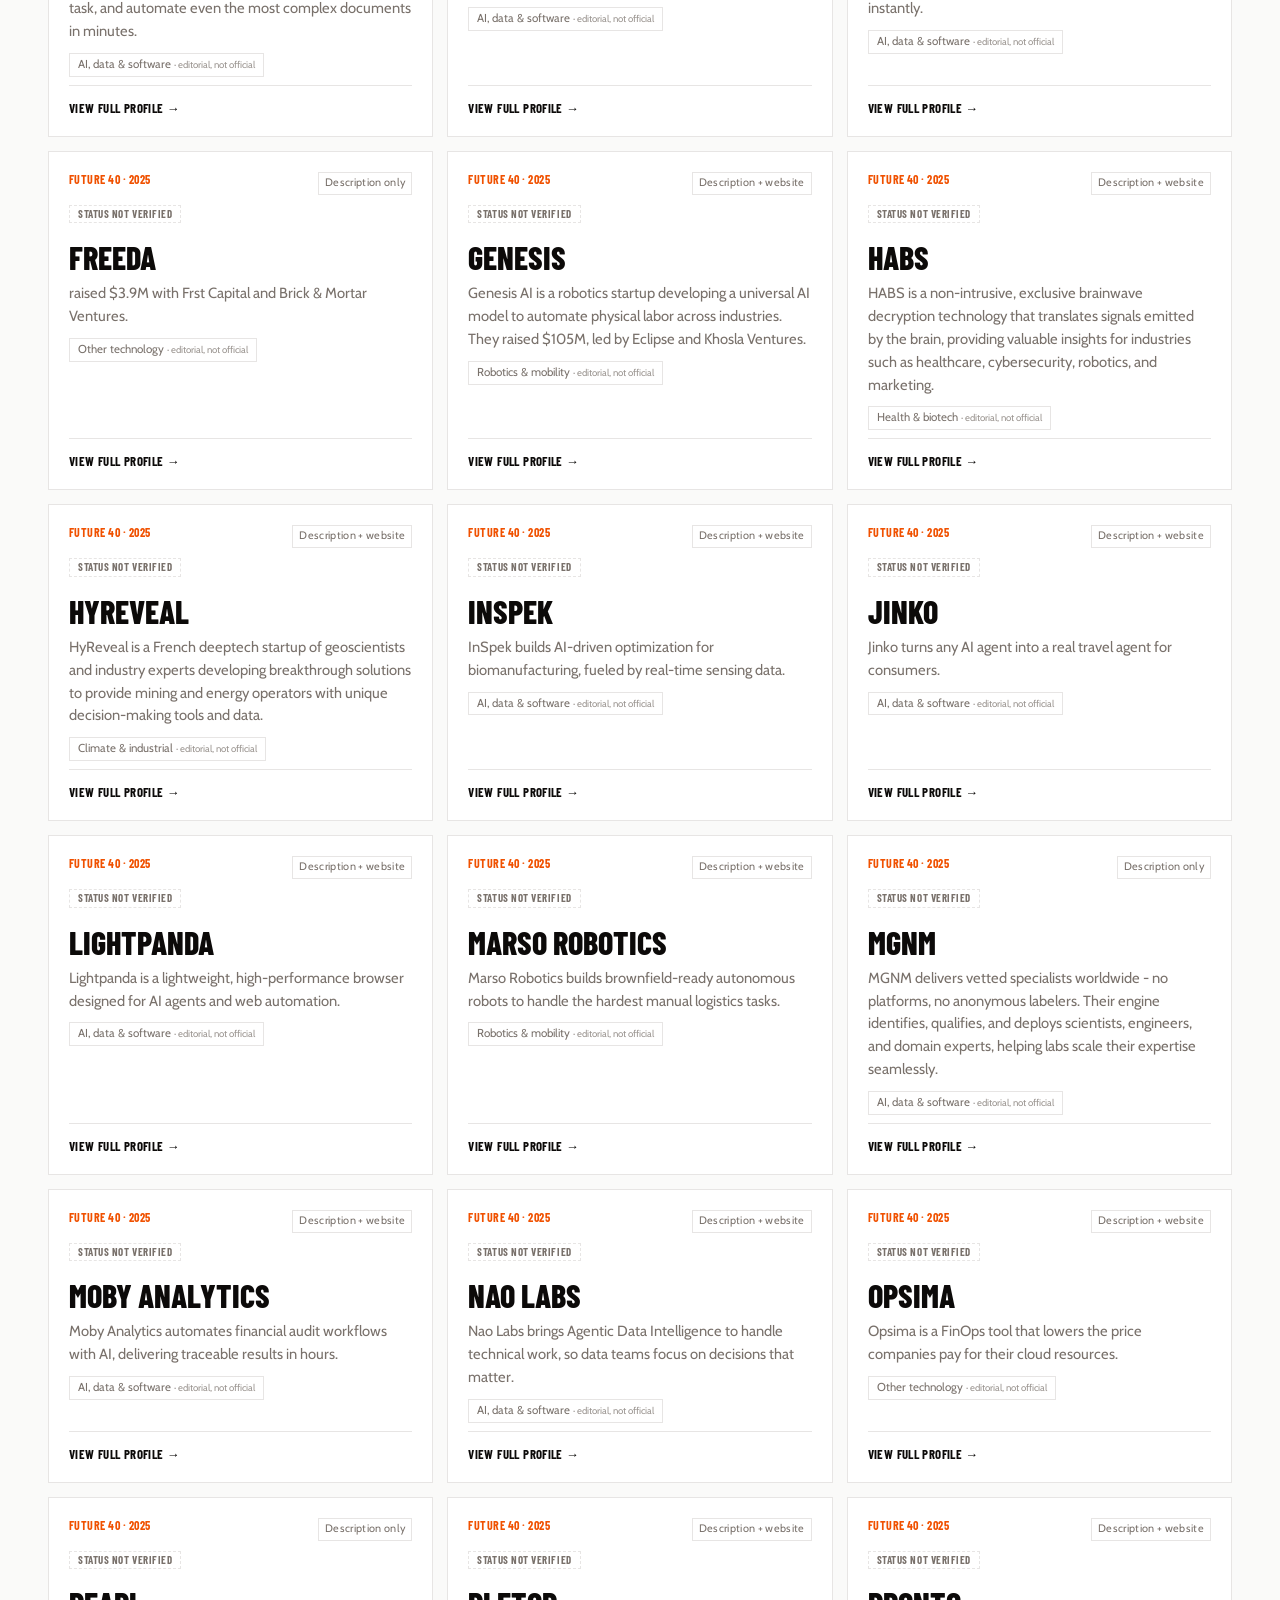
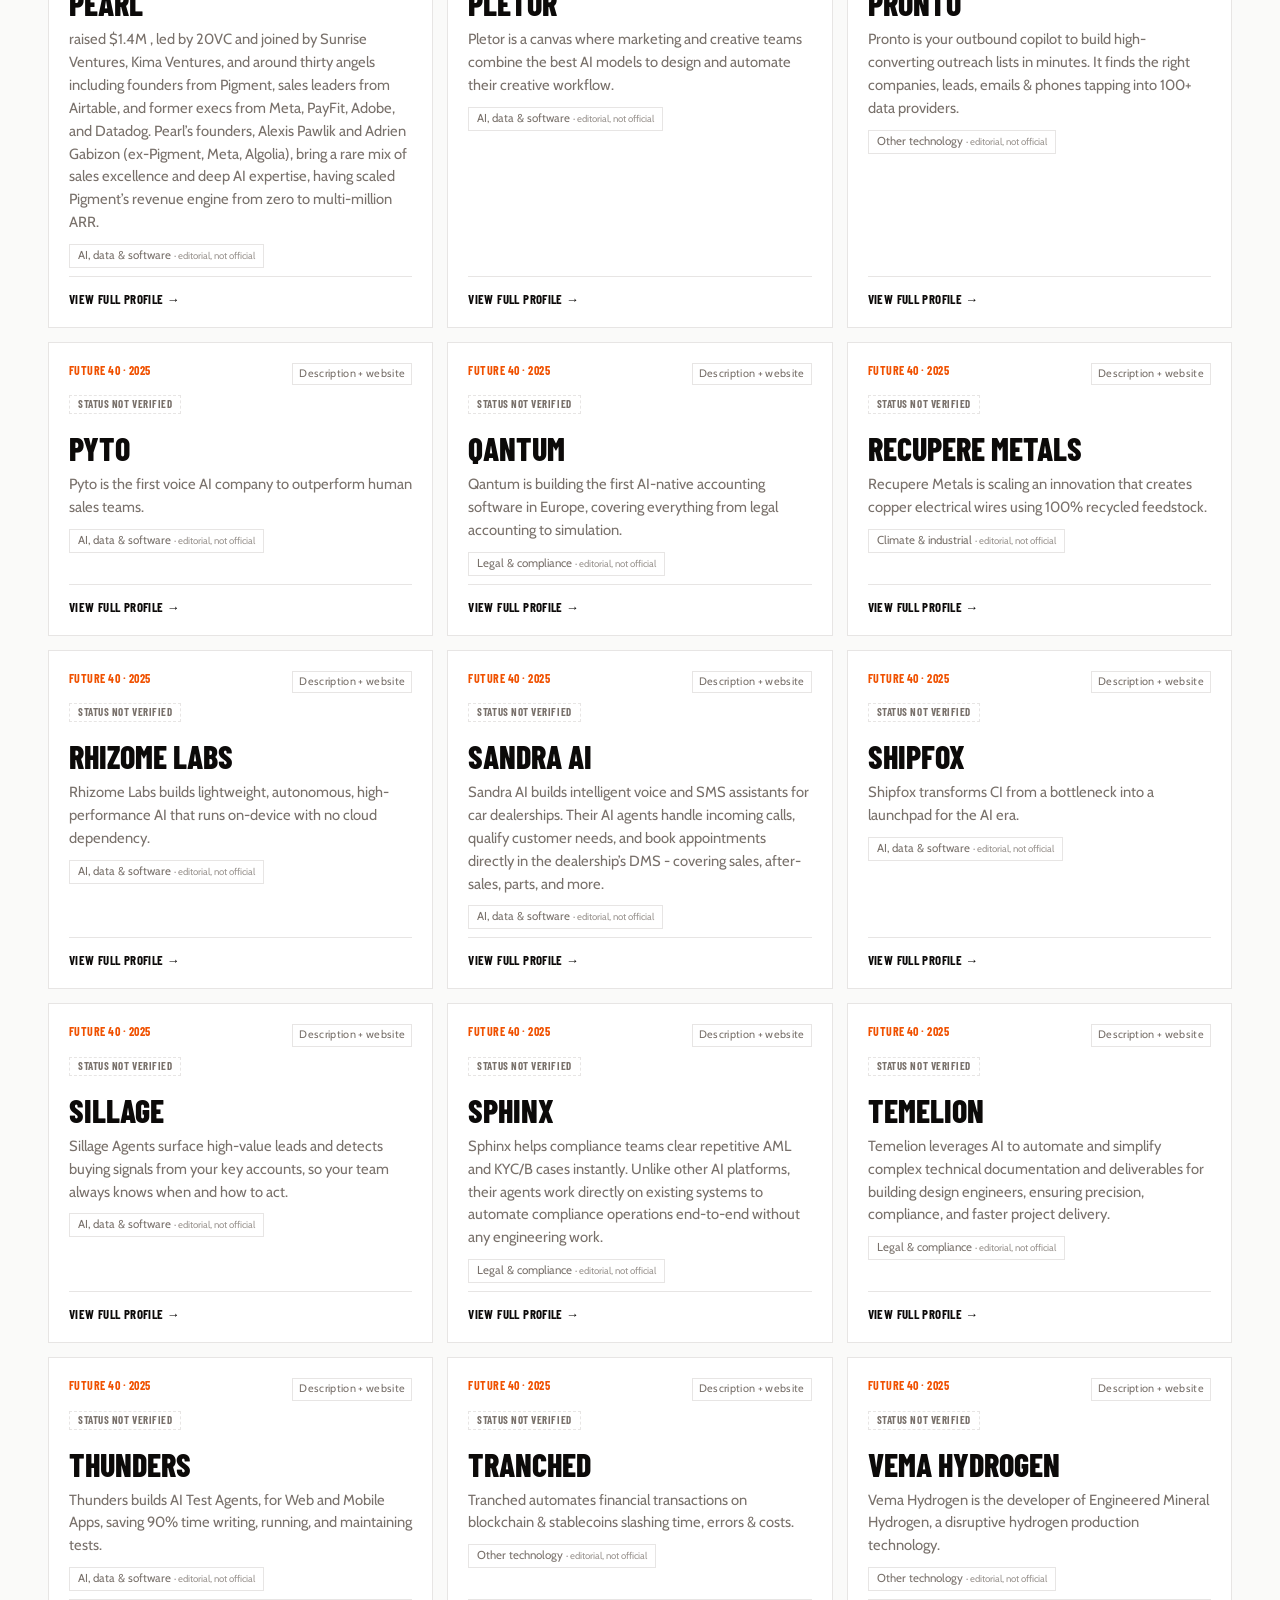
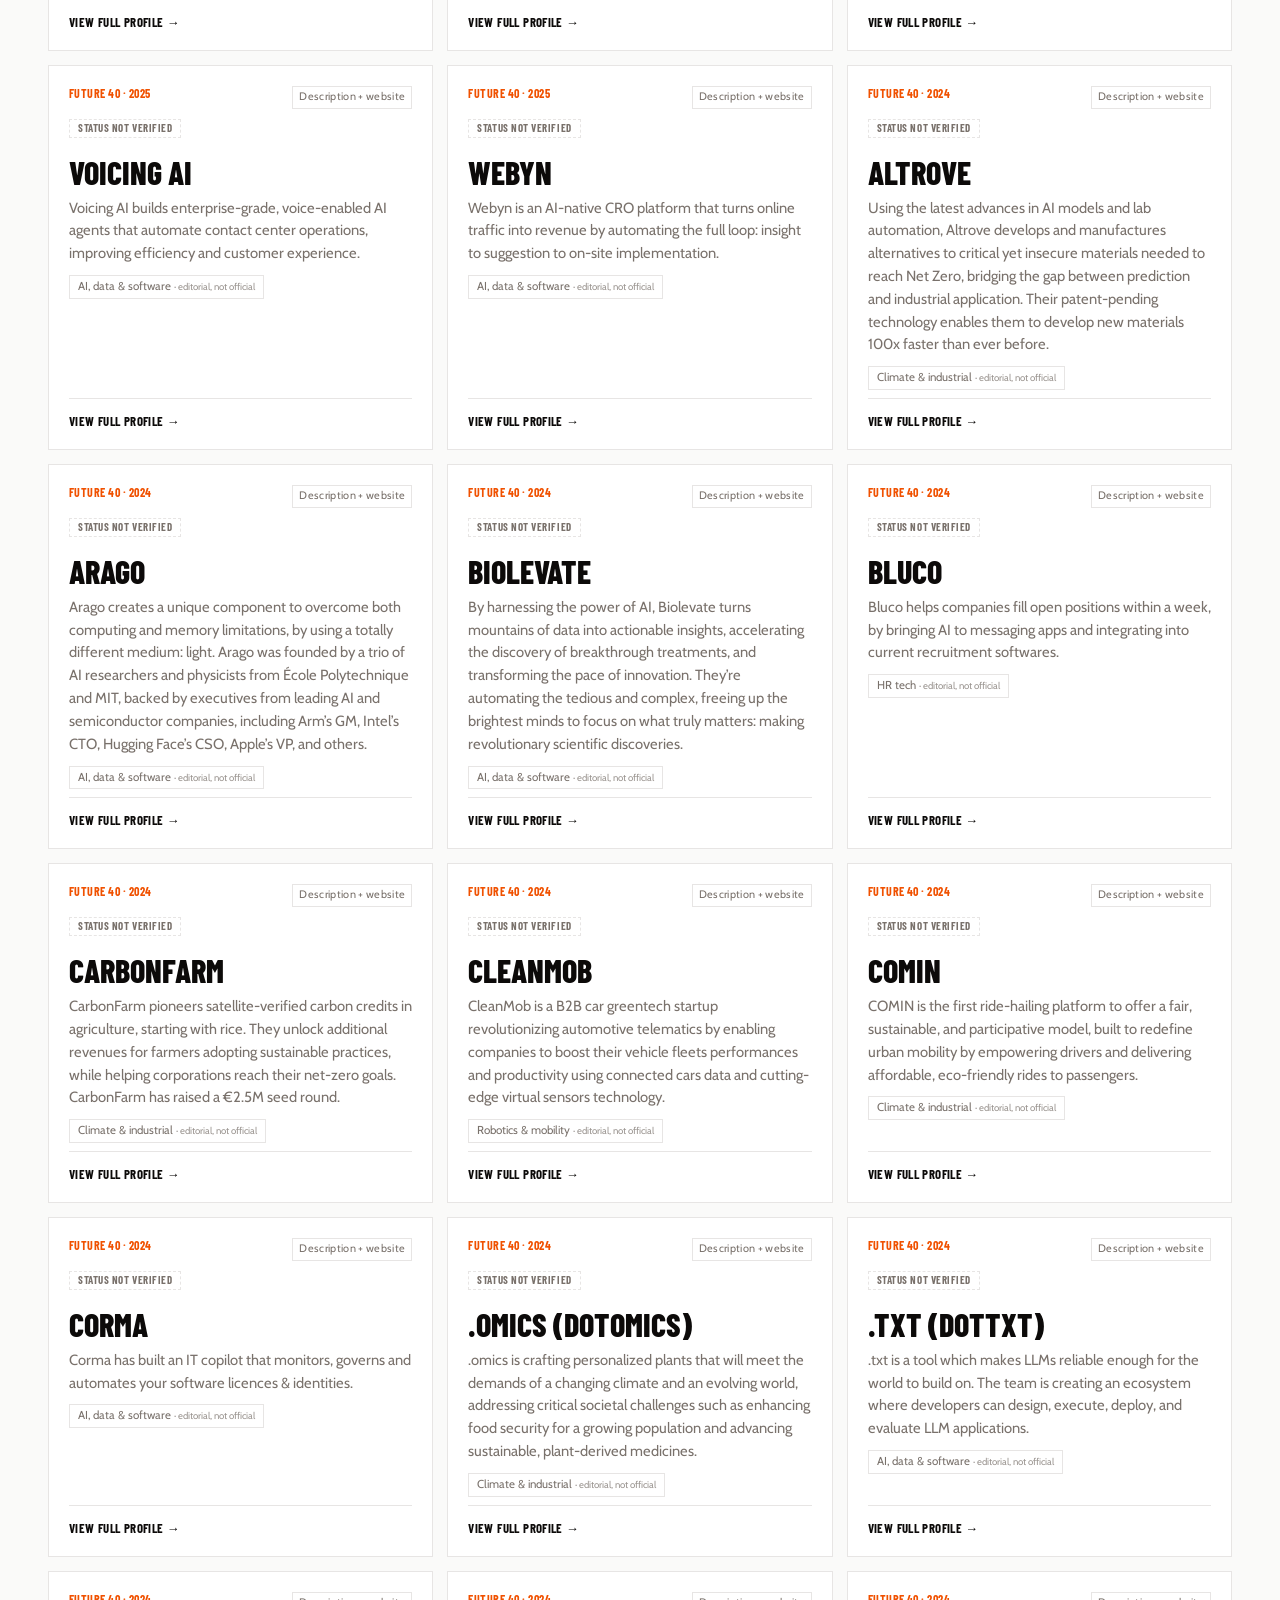
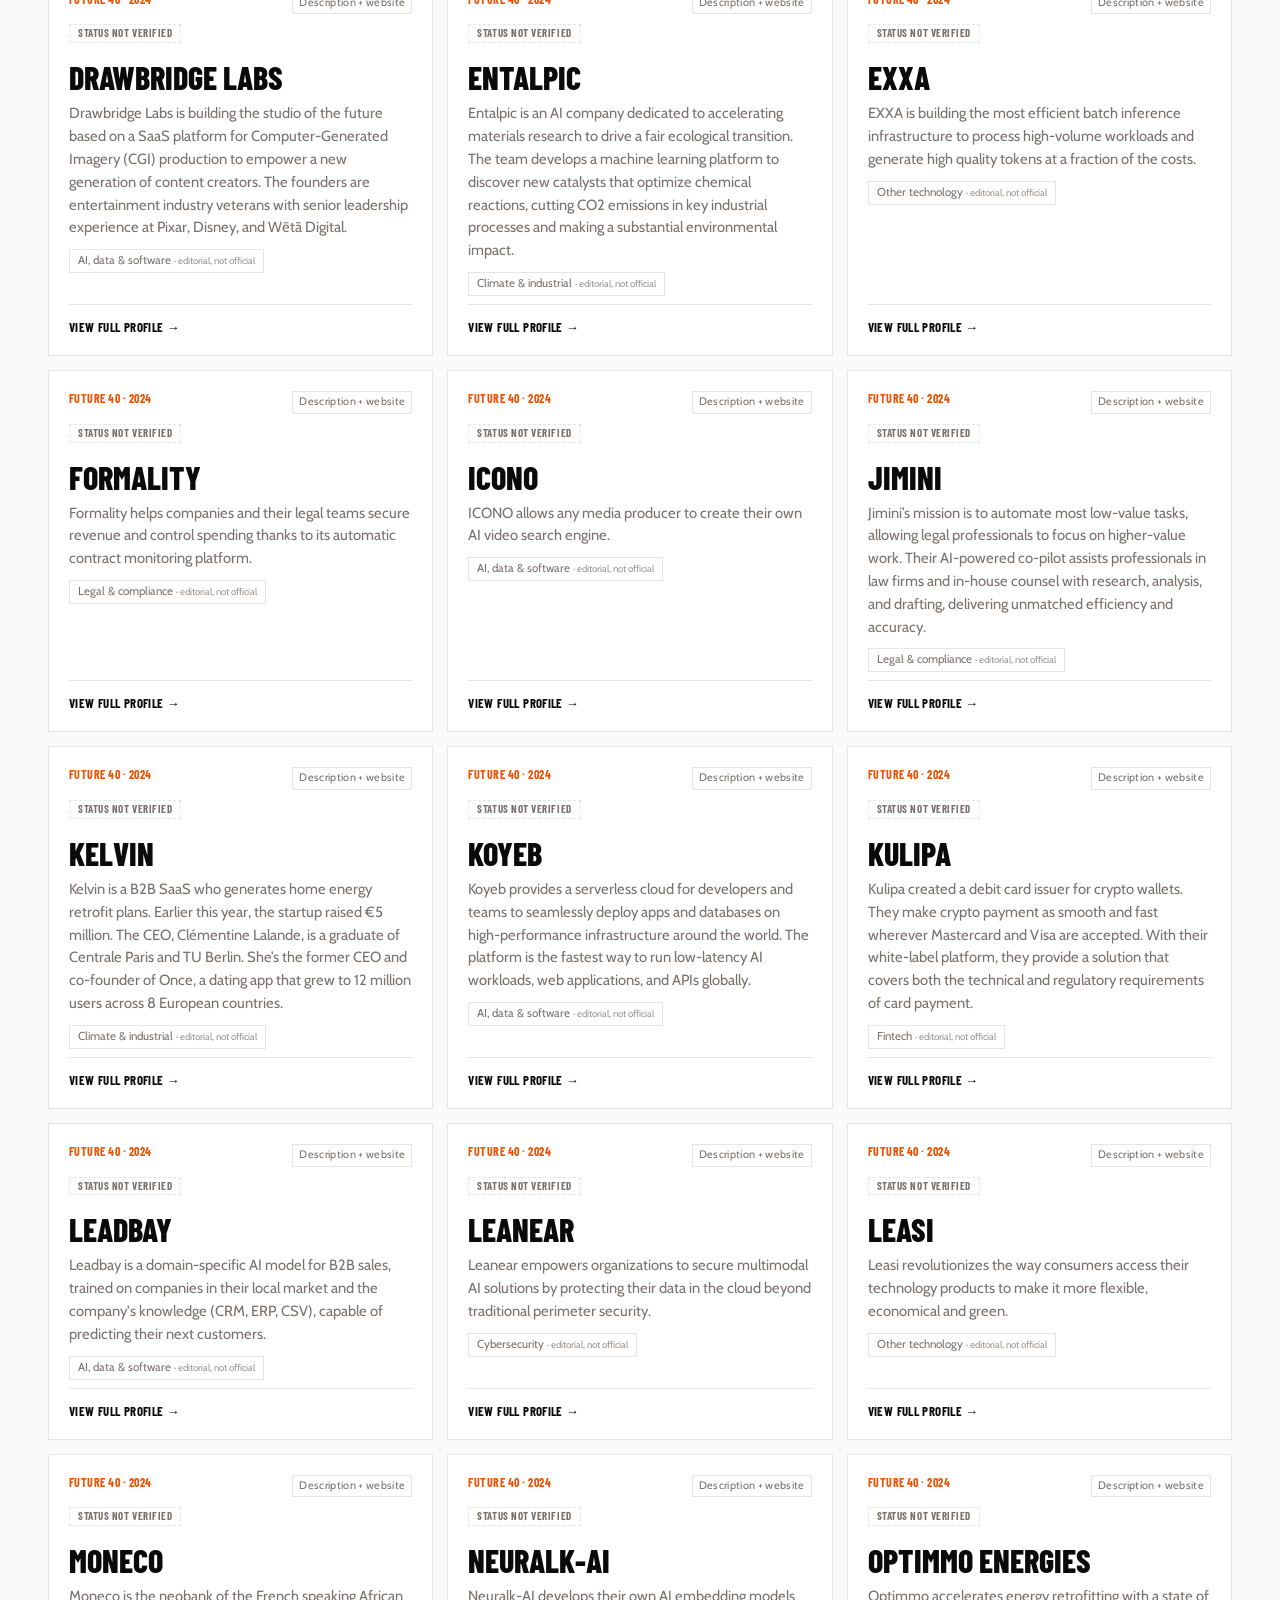
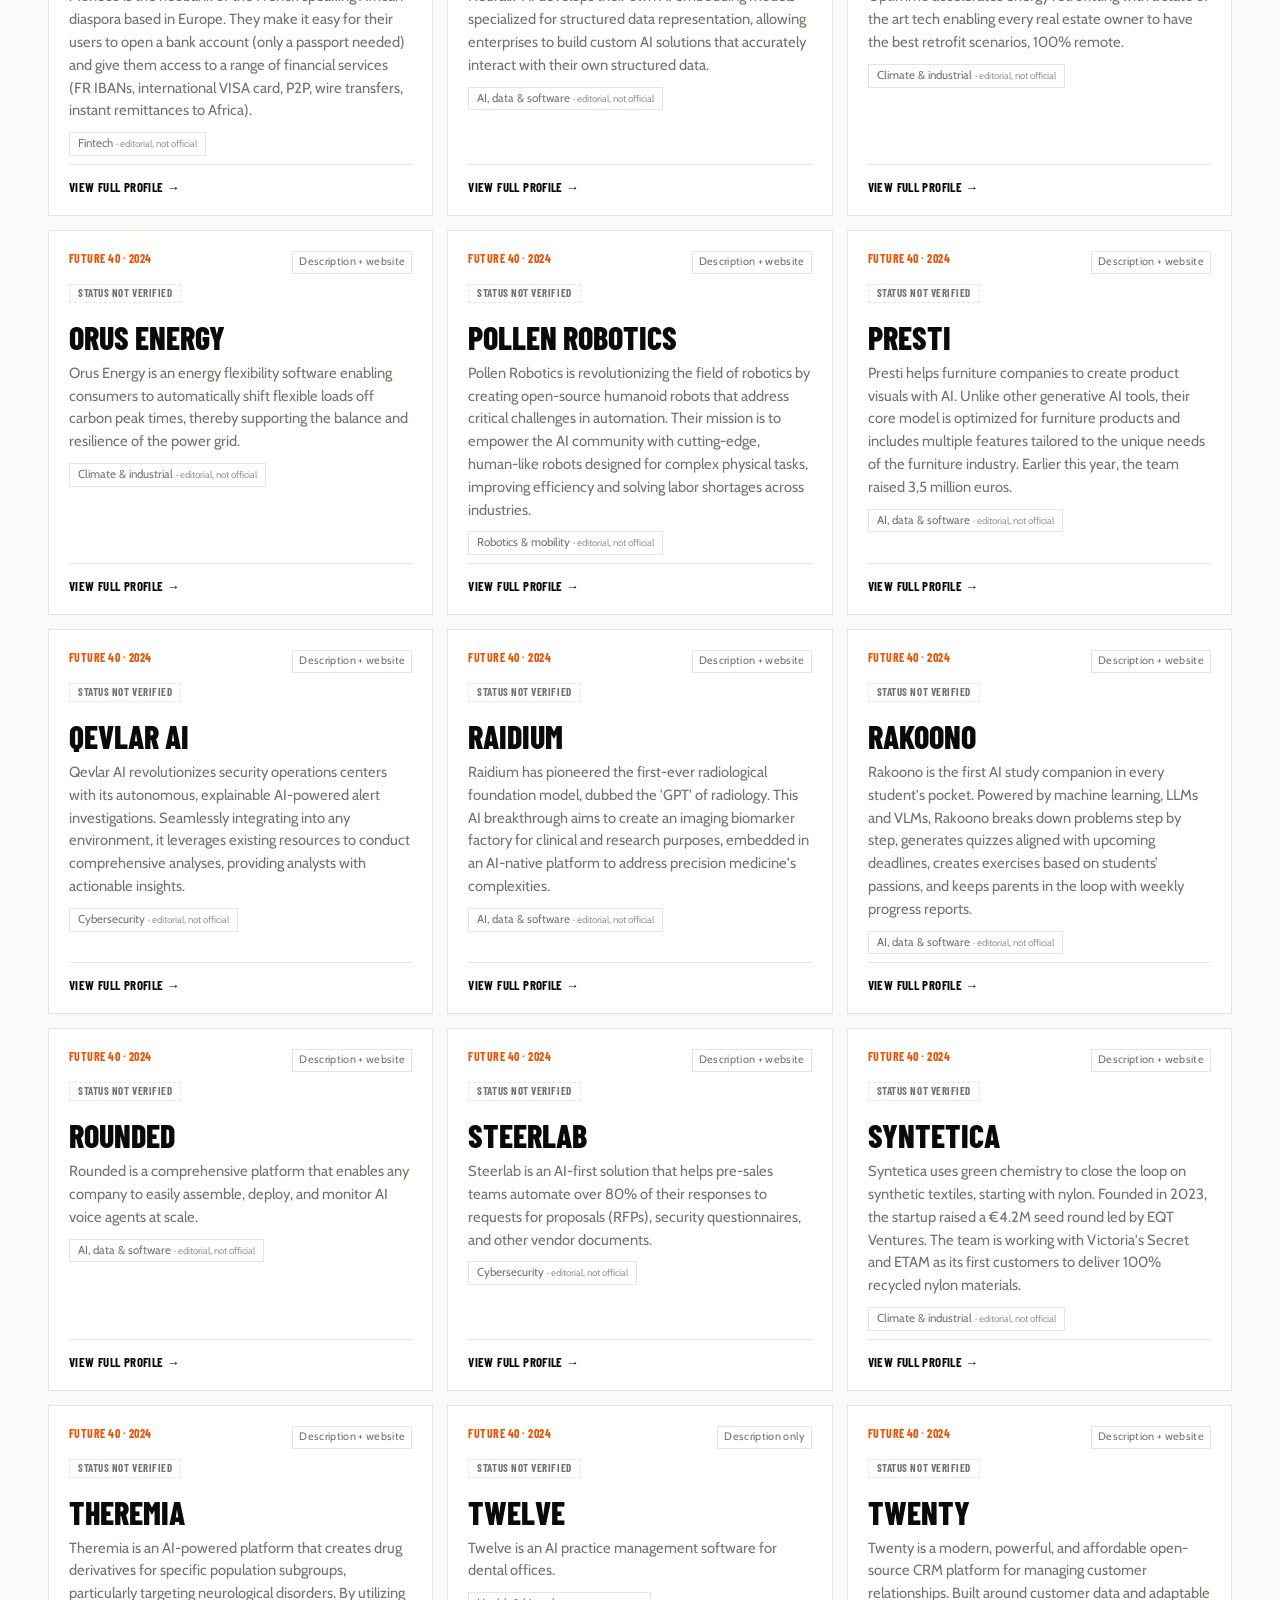
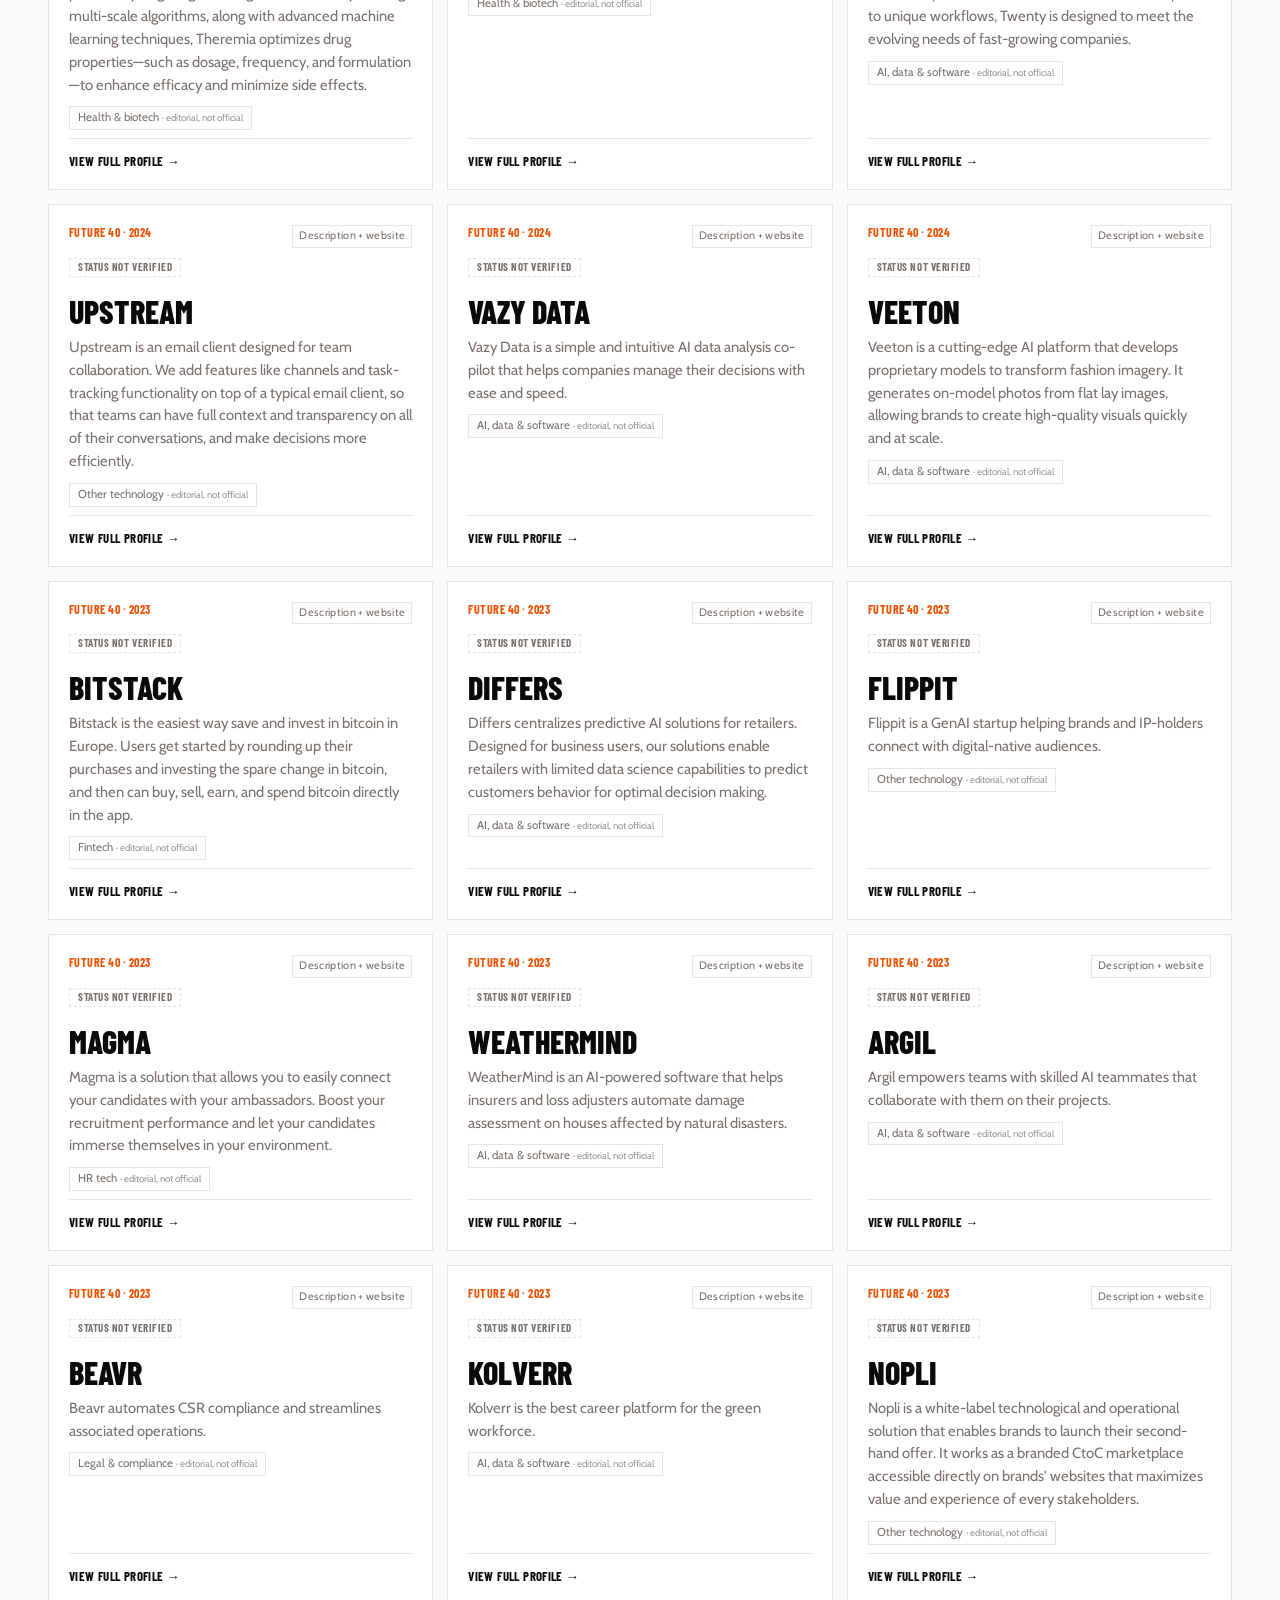
==== commit f9b9986a: "Add sourced status badges and restyle site in STATION F's visual language - Status pill (Active/Acqu" ====
--- a/site/index.html
+++ b/site/index.html
@@ -9,6 +9,10 @@
     <link rel="icon" href="assets/favicon-32.png" sizes="32x32" type="image/png" />
     <link rel="icon" href="assets/favicon-48.png" sizes="48x48" type="image/png" />
     <link rel="apple-touch-icon" href="assets/apple-touch-icon.png" />
+    <meta name="theme-color" content="#0c0a09" />
+    <link rel="preconnect" href="https://fonts.googleapis.com" />
+    <link rel="preconnect" href="https://fonts.gstatic.com" crossorigin />
+    <link href="https://fonts.googleapis.com/css2?family=Barlow+Condensed:wght@500;700;800;900&family=Cabin:wght@400;500;600;700&display=swap" rel="stylesheet" />
     <link rel="stylesheet" href="assets/style.css" />
   </head>
   <body>
@@ -22,7 +26,7 @@
     <main>
       <section class="method" aria-labelledby="method-title">
         <h2 id="method-title">How to read this catalogue</h2>
-        <p>Every company's inclusion is tied to its named annual STATION F roster, linked on every card. The product description is STATION F's own text from the year of selection — it describes the company then, not necessarily now. Fields such as founders, funding, investors, geography or current status are shown only when a specific primary source confirms that exact field for that exact company; when no such source exists, the field is simply left off the card rather than shown as empty or "unverified". The sector label is this catalogue's own editorial grouping, not an official STATION F classification.</p>
+        <p>Every company's inclusion is tied to its named annual STATION F roster, linked on every card. The product description is STATION F's own text from the year of selection — it describes the company then, not necessarily now. Fields such as founders, funding, investors or geography are shown only when a specific primary source confirms that exact field for that exact company; when no such source exists, the field is simply left off the card rather than shown as empty or "unverified". The status pill (Active / Acquired / Closed) is the one exception shown even when unconfirmed — it reads "Status not verified" rather than being omitted, so the absence of a claim is always visible. A confirmed status reflects the date it was checked, not a permanent fact — see each profile for its source and verification date. The sector label is this catalogue's own editorial grouping, not an official STATION F classification.</p>
       </section>
 
       <section class="analytics" aria-labelledby="analytics-title">
@@ -48,6 +52,15 @@
             <option value="">Any</option>
             <option value="yes">Has sourced founders/funding/investors/geography/status</option>
             <option value="no">Product profile only</option>
+          </select>
+        </label>
+        <label><span>Status</span>
+          <select id="status-filter">
+            <option value="">Any status</option>
+            <option value="Active">Active</option>
+            <option value="Acquired">Acquired</option>
+            <option value="Closed">Closed</option>
+            <option value="unverified">Status not verified</option>
           </select>
         </label>
         <label><span>Sort</span>
--- a/site/assets/style.css
+++ b/site/assets/style.css
@@ -1,16 +1,78 @@
-:root{--paper:#f4f0e9;--ink:#171716;--muted:#625f58;--line:#d3cdc3;--accent:#e74a23;--card:#fbf9f5}*{box-sizing:border-box}body{margin:0;background:var(--paper);color:var(--ink);font:16px/1.5 ui-sans-serif,system-ui,-apple-system,BlinkMacSystemFont,"Segoe UI",sans-serif}.hero,main,footer{max-width:1240px;margin:auto;padding-left:28px;padding-right:28px}.hero{padding-top:54px;padding-bottom:58px;border-bottom:1px solid var(--line)}.eyebrow{text-transform:uppercase;letter-spacing:.1em;font-size:.72rem;font-weight:700;color:var(--accent);text-decoration:none}.hero h1{margin:16px 0;font:clamp(3.3rem,10vw,8.5rem)/.8 Georgia,serif;letter-spacing:-.075em}.hero h1 em{font-weight:400}.lede{max-width:650px;font-size:1.18rem}.hero-meta{display:flex;flex-wrap:wrap;gap:9px;color:var(--muted);font-size:.88rem;margin-top:28px}.method{padding:34px 0;border-bottom:1px solid var(--line);display:grid;grid-template-columns:minmax(180px,1fr) minmax(0,2fr);gap:30px}.method h2,.results h2,.analytics h2{font:1.5rem Georgia,serif;margin:0}.method p{margin:0;color:var(--muted)}
-.analytics{padding:34px 0;border-bottom:1px solid var(--line)}.analytics-note{margin:8px 0 20px;color:var(--muted);font-size:.86rem;max-width:760px}.analytics-grid{display:grid;grid-template-columns:repeat(4,1fr)}.analytics-grid .cohort{padding:16px 18px;border-right:1px solid var(--line);display:flex;flex-direction:column;gap:3px}.analytics-grid .cohort:last-child{border-right:0}.analytics-grid .cohort b{font:1.4rem Georgia,serif}.analytics-grid .cohort small{color:var(--muted);font-size:.78rem}
-.controls{padding:28px 0;display:grid;grid-template-columns:1.6fr 1fr 1.2fr 1.3fr 1.3fr 1fr;gap:12px}.controls label{display:block;font-size:.72rem;font-weight:700;letter-spacing:.06em;text-transform:uppercase}.controls input,.controls select{width:100%;margin-top:5px;padding:10px 11px;border:1px solid var(--line);border-radius:0;background:var(--card);color:var(--ink);font:inherit;letter-spacing:normal;text-transform:none}
-.results{padding:38px 0 70px}.results-heading{display:flex;justify-content:space-between;align-items:baseline;margin-bottom:20px}.results-heading p{color:var(--muted);margin:0}.cards{display:grid;grid-template-columns:repeat(3,1fr);gap:14px}
-.card{background:var(--card);border:1px solid var(--line);padding:20px;display:flex;flex-direction:column;min-height:245px;cursor:pointer;text-align:left}.card:hover,.card:focus-visible{border-color:var(--accent);outline:none}.card-top{display:flex;justify-content:space-between;gap:12px}.year{font-size:.75rem;font-weight:700;color:var(--accent)}.badge{font-size:.68rem;letter-spacing:.03em;border:1px solid var(--line);padding:2px 6px;color:var(--muted)}.card h3{font:1.65rem/1.05 Georgia,serif;margin:22px 0 9px}.card p{margin:0 0 10px;color:var(--muted);font-size:.92rem}
-.chip{font-size:.72rem;color:var(--muted);border:1px solid var(--line);display:inline-block;padding:2px 8px;margin-bottom:8px;width:fit-content}.chip small{opacity:.75}
+:root{--paper:#fafaf9;--ink:#0c0a09;--muted:#79716b;--line:#e7e5e4;--accent:#f05100;--card:#ffffff;--font-display:"Barlow Condensed",Arial Narrow,sans-serif;--font-body:"Cabin",ui-sans-serif,system-ui,-apple-system,BlinkMacSystemFont,"Segoe UI",sans-serif}
+*{box-sizing:border-box}
+body{margin:0;background:var(--paper);color:var(--ink);font:16px/1.55 var(--font-body)}
+.hero,main,footer{max-width:1240px;margin:auto;padding-left:28px;padding-right:28px}
+.hero{padding-top:54px;padding-bottom:58px;border-bottom:3px solid var(--ink)}
+.eyebrow{text-transform:uppercase;letter-spacing:.12em;font:700 .78rem/1 var(--font-display);color:var(--accent);text-decoration:none}
+.hero h1{margin:14px 0;font:900 clamp(3.6rem,11vw,9.5rem)/.82 var(--font-display);letter-spacing:-.01em;text-transform:uppercase}
+.hero h1 em{font-style:normal;font-weight:500;color:var(--accent)}
+.lede{max-width:650px;font-size:1.18rem}
+.hero-meta{display:flex;flex-wrap:wrap;gap:9px;color:var(--muted);font:600 .82rem var(--font-display);text-transform:uppercase;letter-spacing:.04em;margin-top:28px}
+.method{padding:34px 0;border-bottom:1px solid var(--line);display:grid;grid-template-columns:minmax(180px,1fr) minmax(0,2fr);gap:30px}
+.method h2,.results h2,.analytics h2{font:800 1.9rem/1 var(--font-display);text-transform:uppercase;letter-spacing:.01em;margin:0}
+.method p{margin:0;color:var(--muted)}
+.analytics{padding:34px 0;border-bottom:1px solid var(--line)}
+.analytics-note{margin:8px 0 20px;color:var(--muted);font-size:.86rem;max-width:760px}
+.analytics-grid{display:grid;grid-template-columns:repeat(4,1fr)}
+.analytics-grid .cohort{padding:16px 18px;border-right:1px solid var(--line);display:flex;flex-direction:column;gap:3px}
+.analytics-grid .cohort:last-child{border-right:0}
+.analytics-grid .cohort b{font:800 1.7rem/1 var(--font-display)}
+.analytics-grid .cohort small{color:var(--muted);font-size:.78rem}
+.controls{padding:28px 0;display:grid;grid-template-columns:1.4fr 1fr 1.1fr 1.2fr 1.2fr 1fr 1fr;gap:12px}
+.controls label{display:block;font:700 .72rem/1 var(--font-display);letter-spacing:.07em;text-transform:uppercase}
+.controls input,.controls select{width:100%;margin-top:5px;padding:10px 11px;border:1px solid var(--line);border-radius:0;background:var(--card);color:var(--ink);font:400 .95rem var(--font-body);letter-spacing:normal;text-transform:none}
+.controls input:focus,.controls select:focus{outline:2px solid var(--accent);outline-offset:-1px}
+.results{padding:38px 0 70px}
+.results-heading{display:flex;justify-content:space-between;align-items:baseline;margin-bottom:20px}
+.results-heading p{color:var(--muted);margin:0;font:600 .85rem var(--font-display);text-transform:uppercase;letter-spacing:.04em}
+.cards{display:grid;grid-template-columns:repeat(3,1fr);gap:14px}
+.card{background:var(--card);border:1px solid var(--line);padding:20px;display:flex;flex-direction:column;min-height:245px;cursor:pointer;text-align:left}
+.card:hover,.card:focus-visible{border-color:var(--accent);outline:none}
+.card-top{display:flex;justify-content:space-between;gap:12px}
+.year{font:700 .75rem var(--font-display);text-transform:uppercase;letter-spacing:.04em;color:var(--accent)}
+.badge{font-size:.68rem;letter-spacing:.03em;border:1px solid var(--line);padding:2px 6px;color:var(--muted)}
+.card h3{font:800 2rem/1 var(--font-display);text-transform:uppercase;letter-spacing:0;margin:18px 0 9px}
+.card p{margin:0 0 10px;color:var(--muted);font-size:.92rem}
+.chip{font-size:.72rem;color:var(--muted);border:1px solid var(--line);display:inline-block;padding:2px 8px;margin-bottom:8px;width:fit-content}
+.chip small{opacity:.75}
+.status-pill{font:700 .68rem/1 var(--font-display);letter-spacing:.05em;text-transform:uppercase;display:inline-block;padding:3px 8px;margin:10px 0 0;width:fit-content;border:1px solid var(--line);color:var(--muted)}
+.status-pill.status-active{color:#1f6d3a;border-color:#1f6d3a}
+.status-pill.status-acquired{color:#1f5c8a;border-color:#1f5c8a}
+.status-pill.status-closed{color:var(--accent);border-color:var(--accent)}
+.status-pill.status-unverified{color:var(--muted);border-style:dashed}
+.modal .status-pill{margin-bottom:14px}
 .facts-preview{font-size:.78rem;color:var(--accent);margin-bottom:8px}
-.card-cta{margin-top:auto;padding-top:14px;border-top:1px solid var(--line);font-size:.82rem;font-weight:700;color:var(--ink)}
+.card-cta{margin-top:auto;padding-top:14px;border-top:1px solid var(--line);font:700 .8rem var(--font-display);text-transform:uppercase;letter-spacing:.03em;color:var(--ink)}
 .empty{grid-column:1/-1;padding:30px 0;color:var(--muted)}
-footer{border-top:1px solid var(--line);padding-top:22px;padding-bottom:35px;display:flex;justify-content:space-between;gap:20px;color:var(--muted);font-size:.78rem}footer p{margin:0}footer a{color:var(--ink);text-decoration-color:var(--accent);text-underline-offset:3px}
-.modal{position:fixed;inset:0;display:flex;align-items:center;justify-content:center;z-index:50}.modal[hidden]{display:none}.modal-backdrop{position:absolute;inset:0;background:rgba(23,23,22,.55)}.modal-panel{position:relative;background:var(--card);max-width:620px;width:92%;max-height:86vh;overflow:auto;padding:34px;border:1px solid var(--line)}.modal-close{position:absolute;top:14px;right:14px;background:none;border:1px solid var(--line);width:32px;height:32px;cursor:pointer;color:var(--ink);font-size:1rem}
-.modal-top{margin-bottom:6px}.modal h2{font:2.1rem Georgia,serif;margin:0 0 16px}.modal-desc{font-size:1rem;margin:0 0 20px}.modal-desc small{color:var(--muted)}
-.modal-sources{border-top:1px solid var(--line);border-bottom:1px solid var(--line);padding:14px 0;margin-bottom:18px;font-size:.88rem;display:flex;flex-direction:column;gap:8px}.modal-source-row a{color:var(--ink);text-decoration-color:var(--accent);margin-left:6px}
-.modal-facts h3{font:1.1rem Georgia,serif;margin:0 0 10px}.fact-row{font-size:.88rem;margin-bottom:8px}.fact-row a{color:var(--ink);text-decoration-color:var(--accent);margin-left:4px}.fact-row small{color:var(--muted);margin-left:4px}
-.modal-empty{color:var(--muted);font-size:.88rem}.modal-footnote{color:var(--muted);font-size:.78rem;margin-top:18px}
-@media(max-width:760px){.hero,main,footer{padding-left:18px;padding-right:18px}.method{grid-template-columns:1fr;gap:10px}.analytics-grid{grid-template-columns:repeat(2,1fr)}.analytics-grid .cohort:nth-child(2n){border-right:0}.controls{grid-template-columns:1fr 1fr}.controls .search{grid-column:1/-1}.cards{grid-template-columns:1fr}footer{display:block}footer p+p{margin-top:8px}.modal-panel{padding:22px}}
+footer{border-top:3px solid var(--ink);padding-top:22px;padding-bottom:35px;display:flex;justify-content:space-between;gap:20px;color:var(--muted);font-size:.78rem}
+footer p{margin:0}
+footer a{color:var(--ink);text-decoration-color:var(--accent);text-underline-offset:3px}
+.modal{position:fixed;inset:0;display:flex;align-items:center;justify-content:center;z-index:50}
+.modal[hidden]{display:none}
+.modal-backdrop{position:absolute;inset:0;background:rgba(12,10,9,.6)}
+.modal-panel{position:relative;background:var(--card);max-width:620px;width:92%;max-height:86vh;overflow:auto;padding:34px;border:1px solid var(--line)}
+.modal-close{position:absolute;top:14px;right:14px;background:none;border:1px solid var(--line);width:32px;height:32px;cursor:pointer;color:var(--ink);font-size:1rem}
+.modal-top{margin-bottom:6px}
+.modal h2{font:800 2.6rem/1 var(--font-display);text-transform:uppercase;margin:0 0 16px}
+.modal-desc{font-size:1rem;margin:0 0 20px}
+.modal-desc small{color:var(--muted)}
+.modal-sources{border-top:1px solid var(--line);border-bottom:1px solid var(--line);padding:14px 0;margin-bottom:18px;font-size:.88rem;display:flex;flex-direction:column;gap:8px}
+.modal-source-row a{color:var(--ink);text-decoration-color:var(--accent);margin-left:6px}
+.modal-facts h3{font:800 1.2rem var(--font-display);text-transform:uppercase;margin:0 0 10px}
+.fact-row{font-size:.88rem;margin-bottom:8px}
+.fact-row a{color:var(--ink);text-decoration-color:var(--accent);margin-left:4px}
+.fact-row small{color:var(--muted);margin-left:4px}
+.modal-empty{color:var(--muted);font-size:.88rem}
+.modal-footnote{color:var(--muted);font-size:.78rem;margin-top:18px}
+@media(max-width:760px){
+  .hero,main,footer{padding-left:18px;padding-right:18px}
+  .method{grid-template-columns:1fr;gap:10px}
+  .analytics-grid{grid-template-columns:repeat(2,1fr)}
+  .analytics-grid .cohort:nth-child(2n){border-right:0}
+  .controls{grid-template-columns:1fr 1fr}
+  .controls .search{grid-column:1/-1}
+  .cards{grid-template-columns:1fr}
+  footer{display:block}
+  footer p+p{margin-top:8px}
+  .modal-panel{padding:22px}
+}
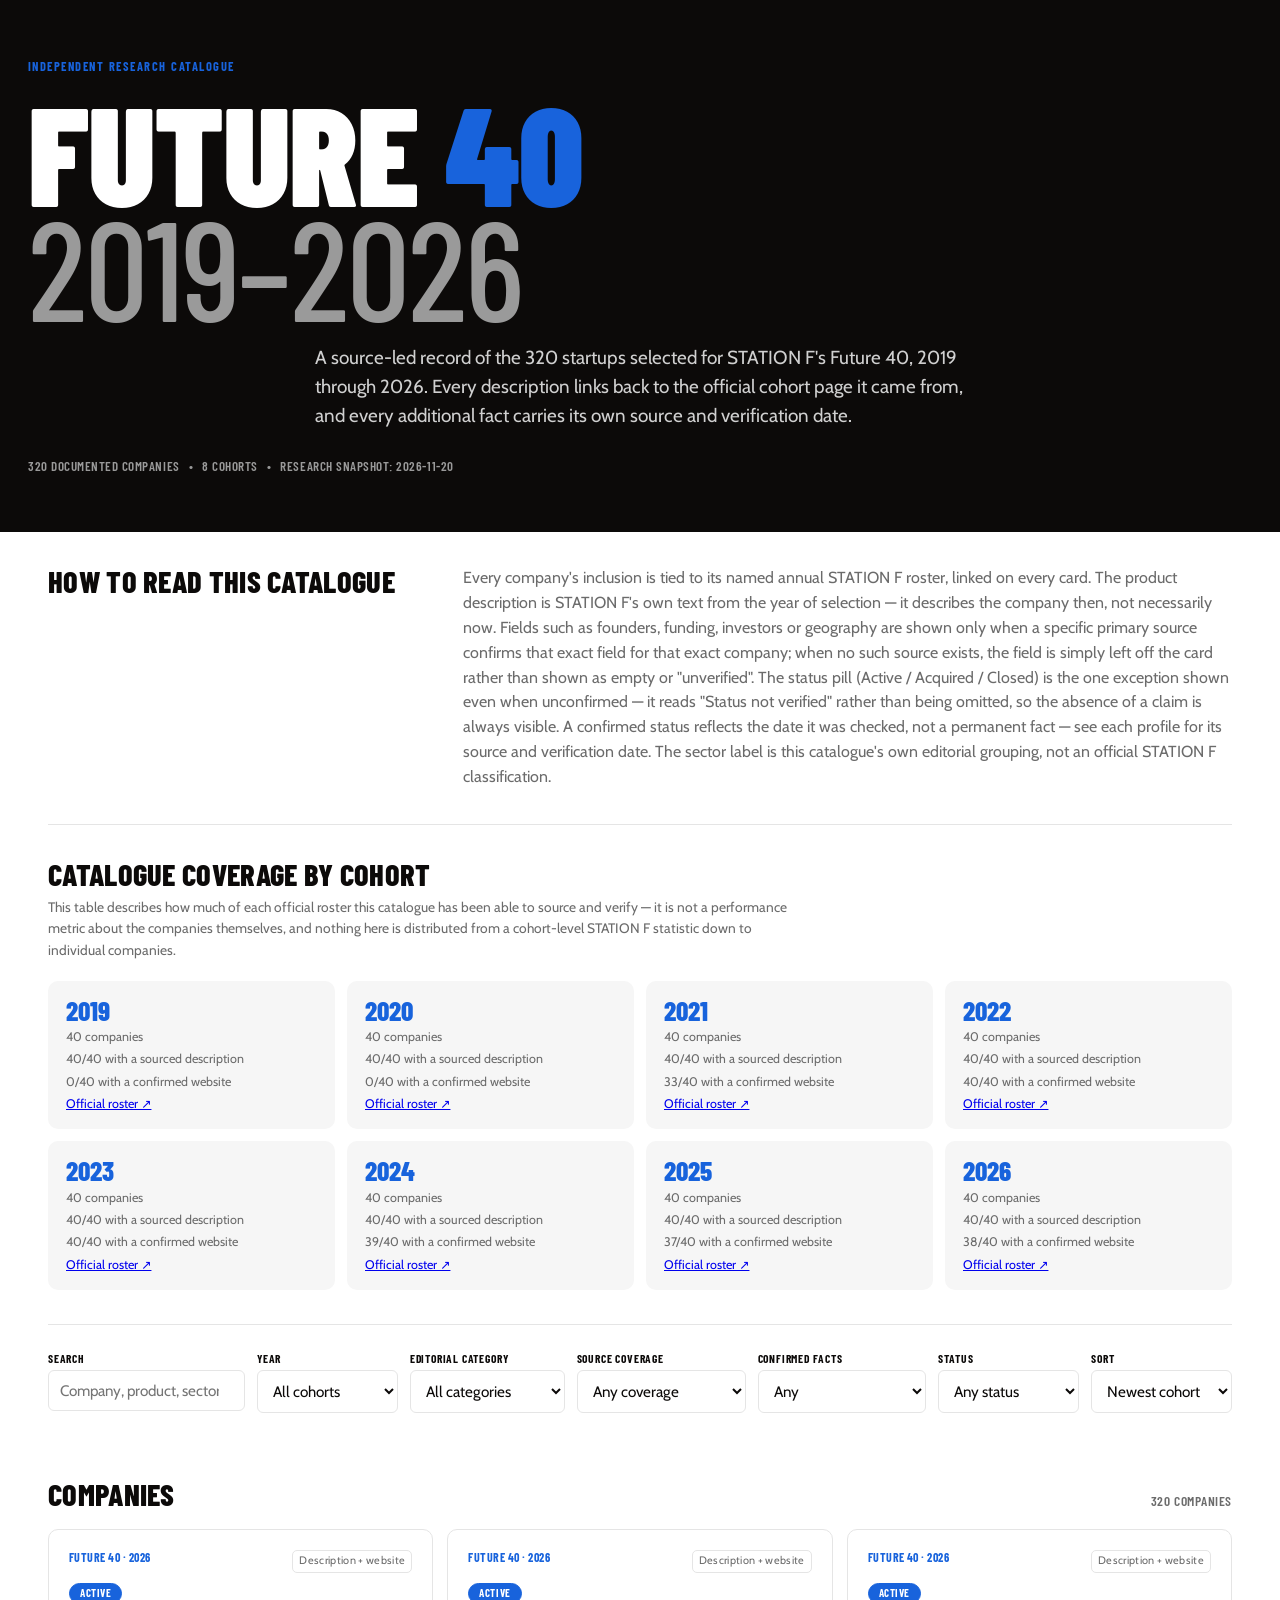
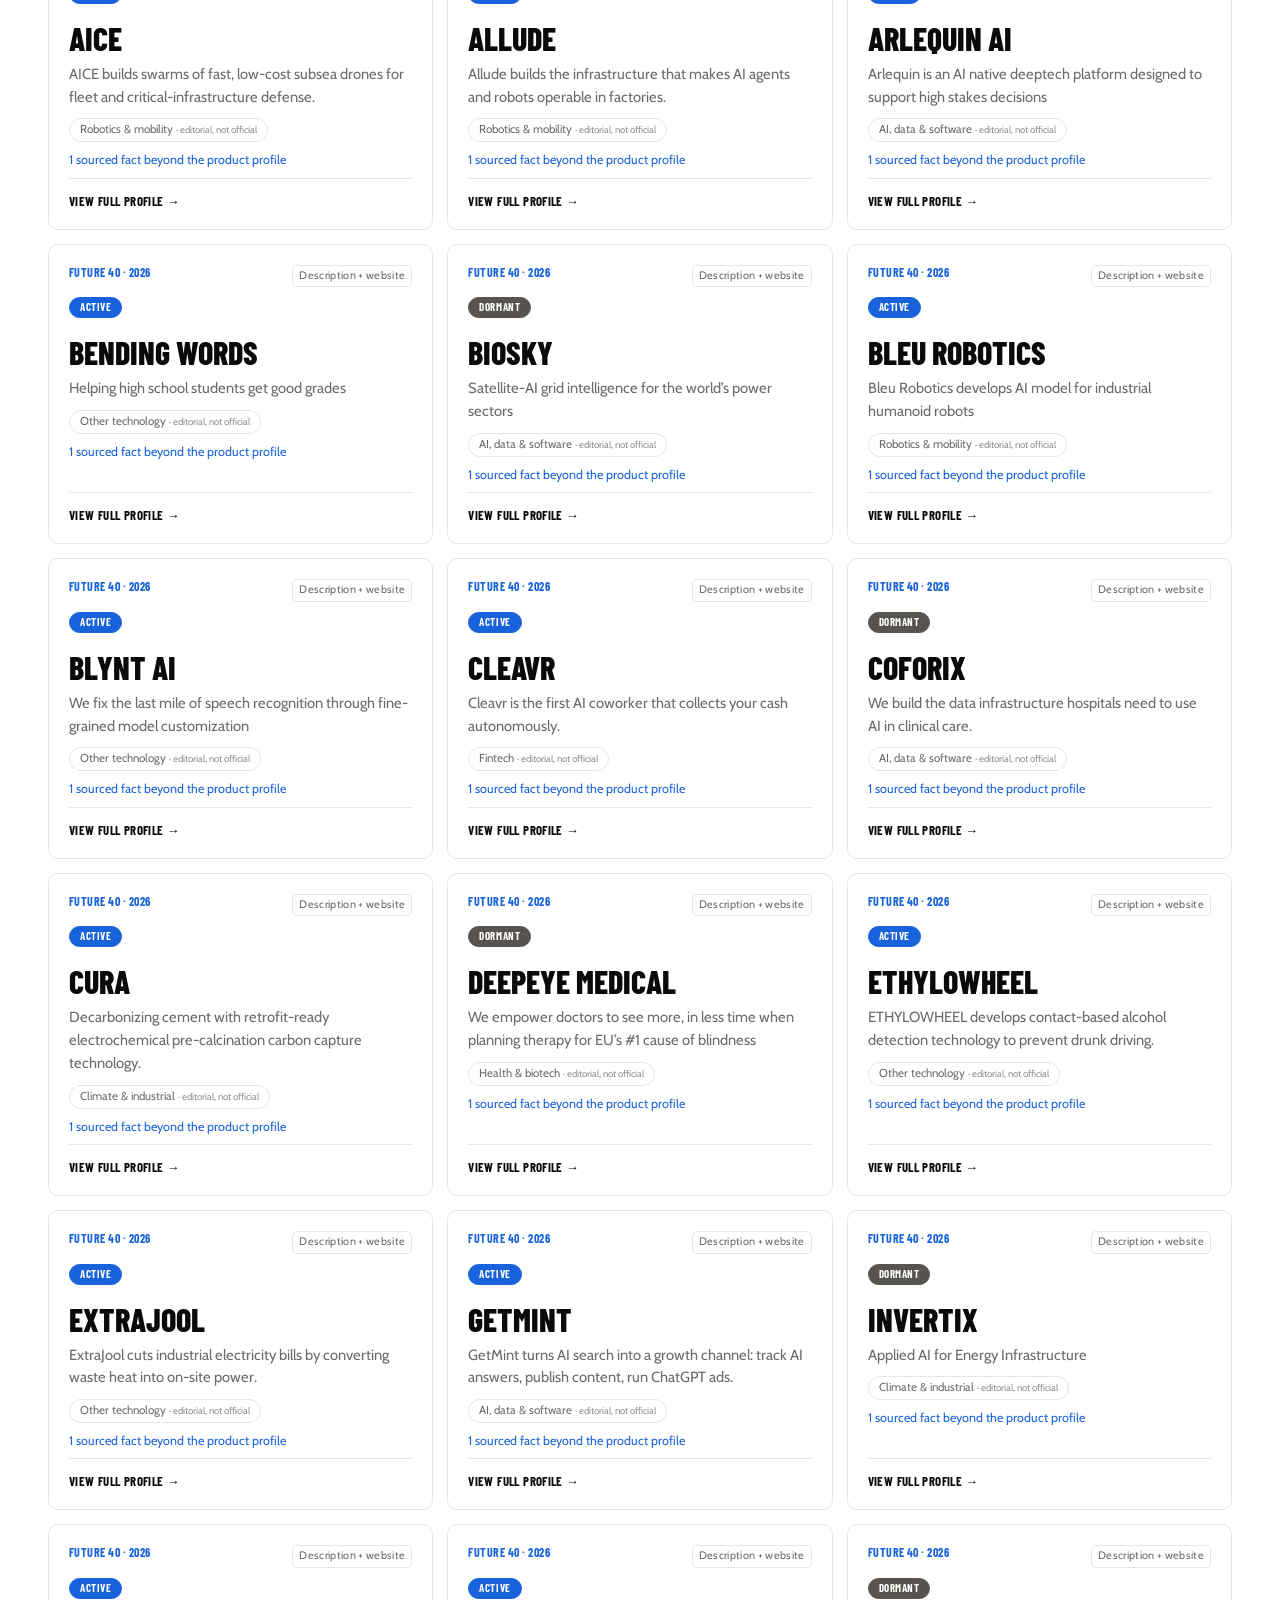
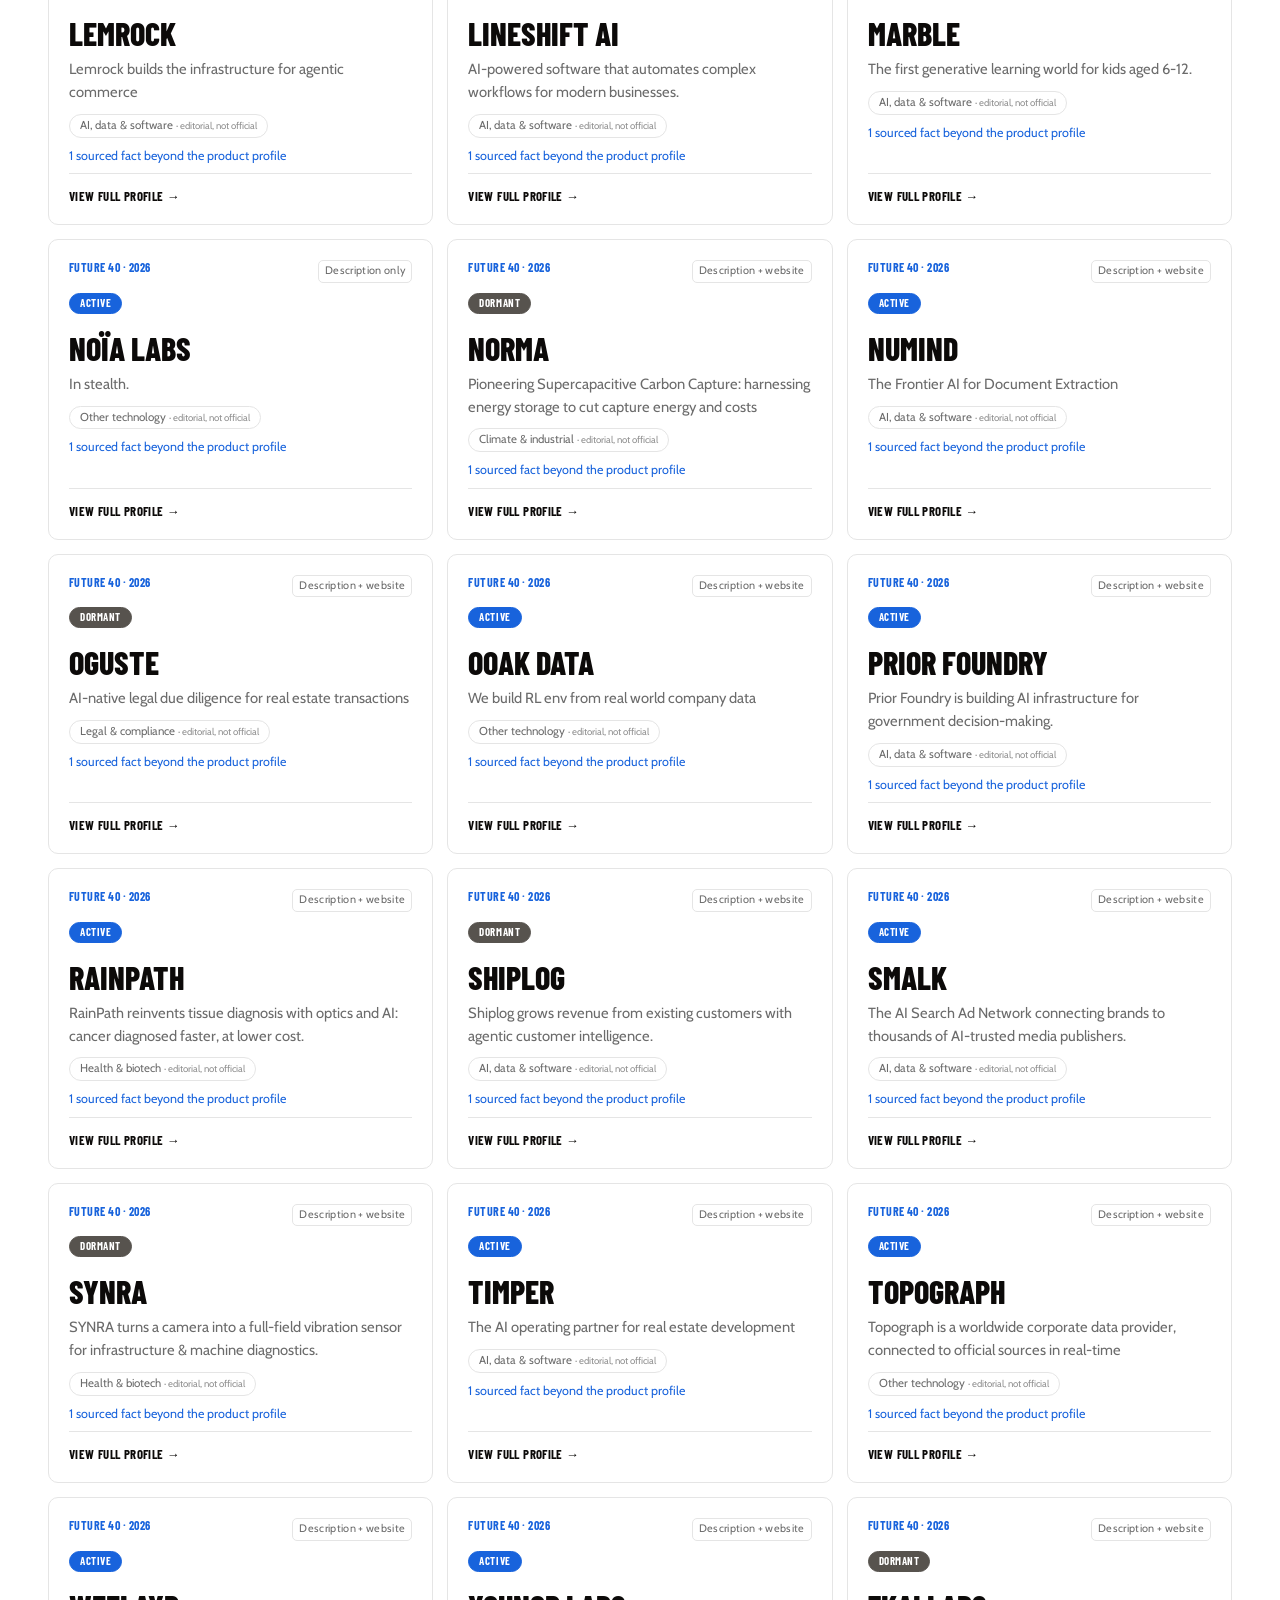
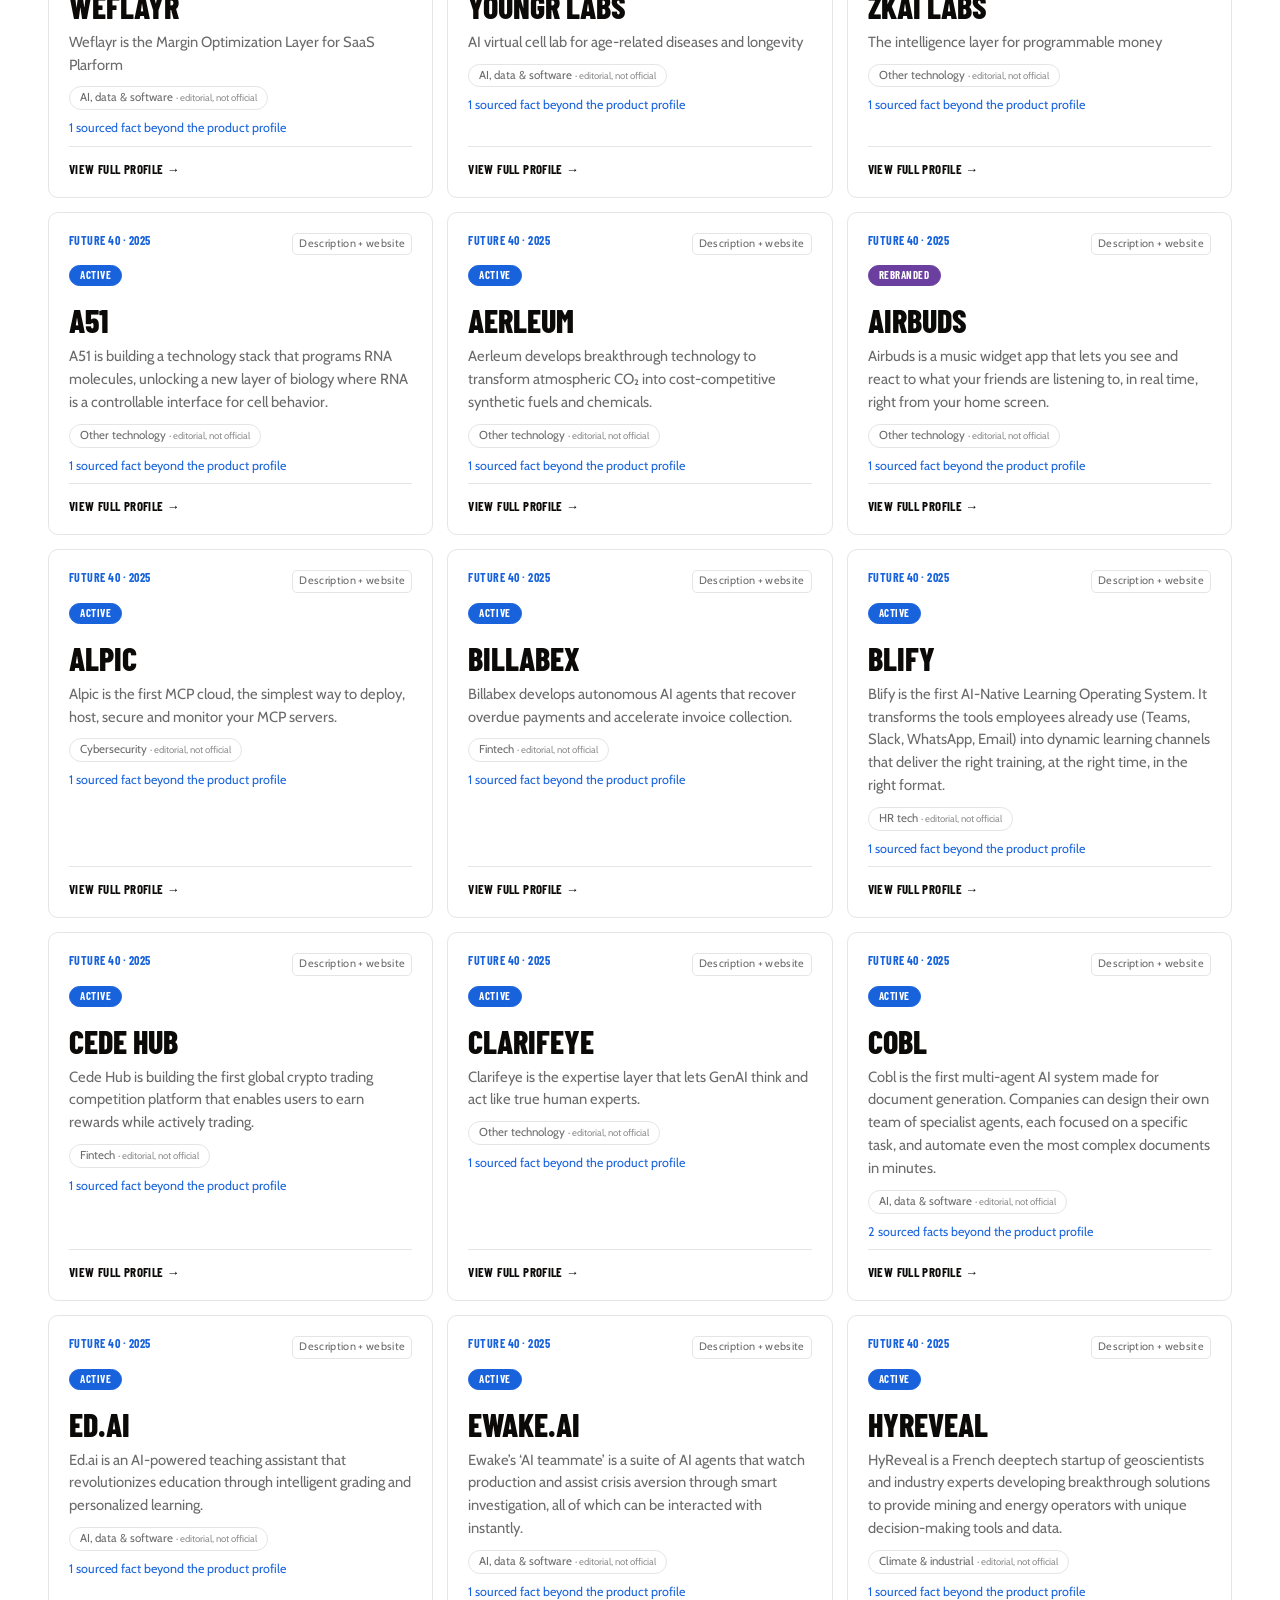
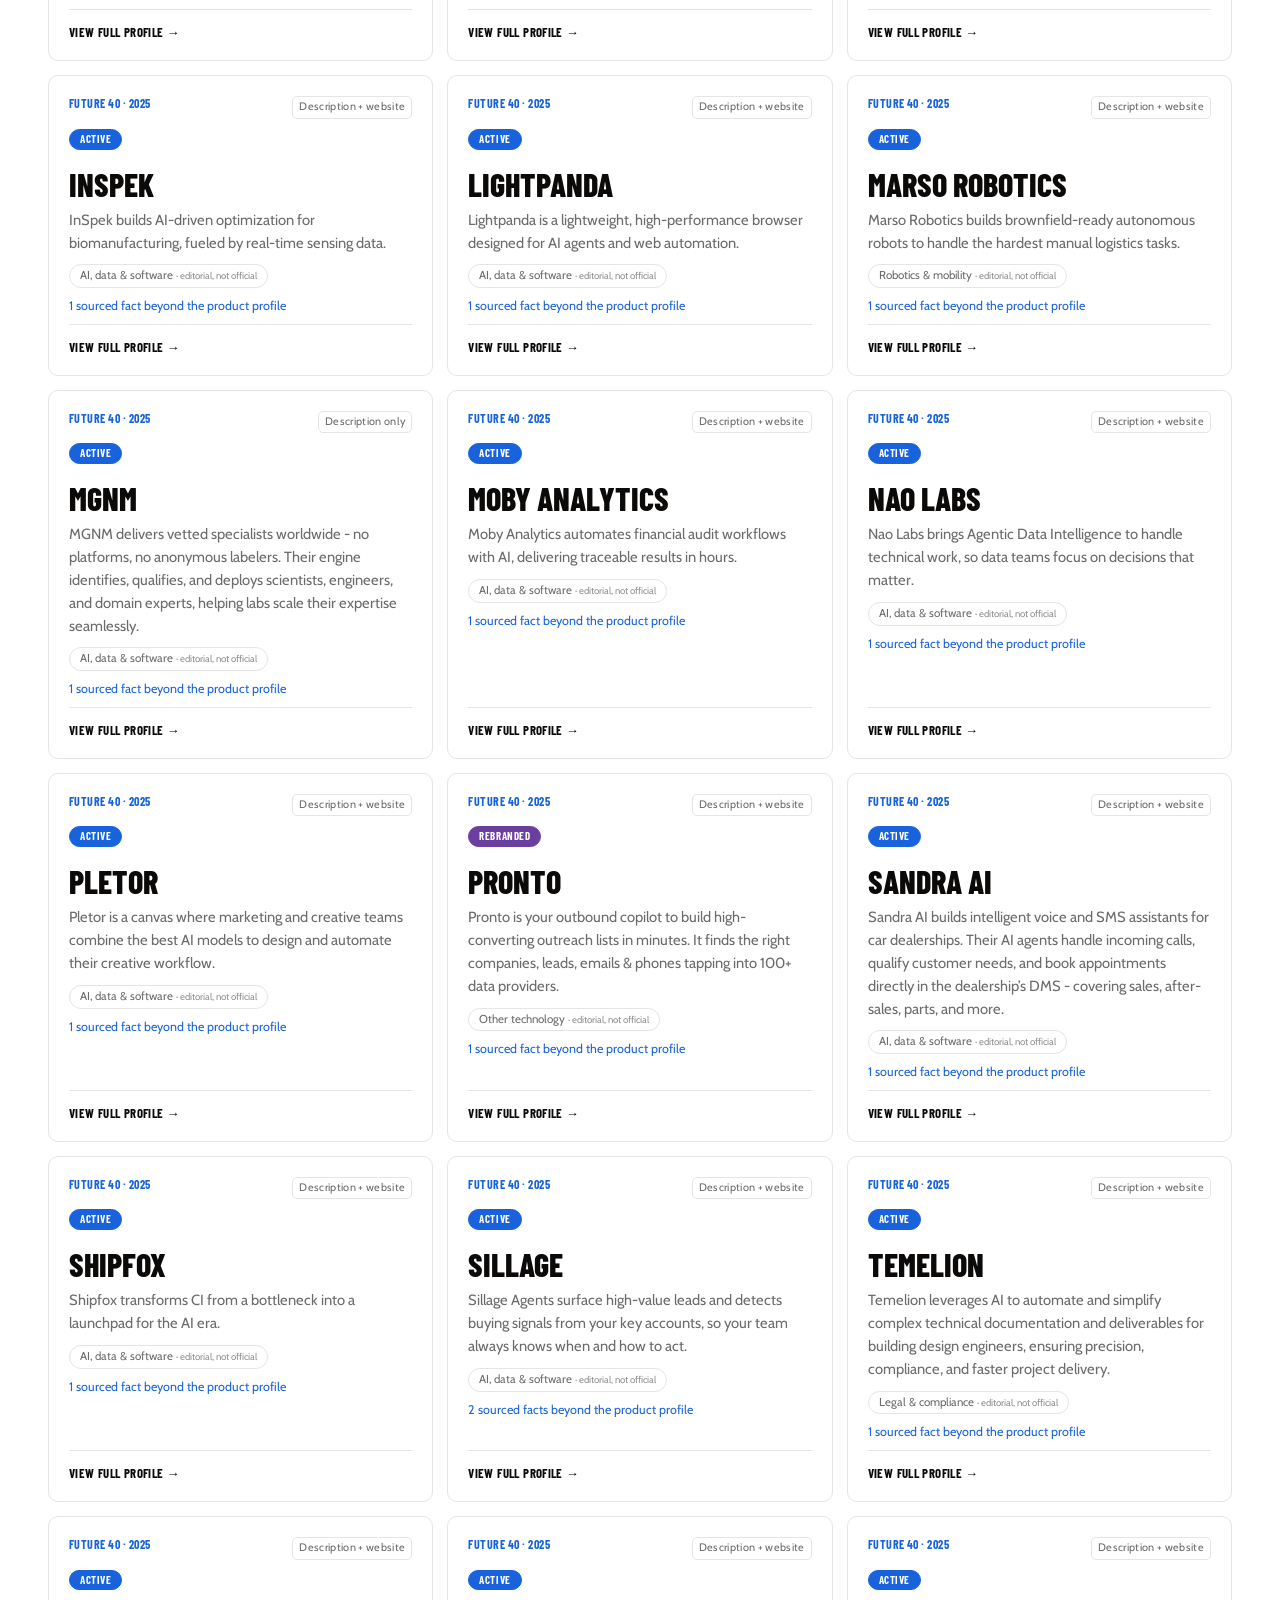
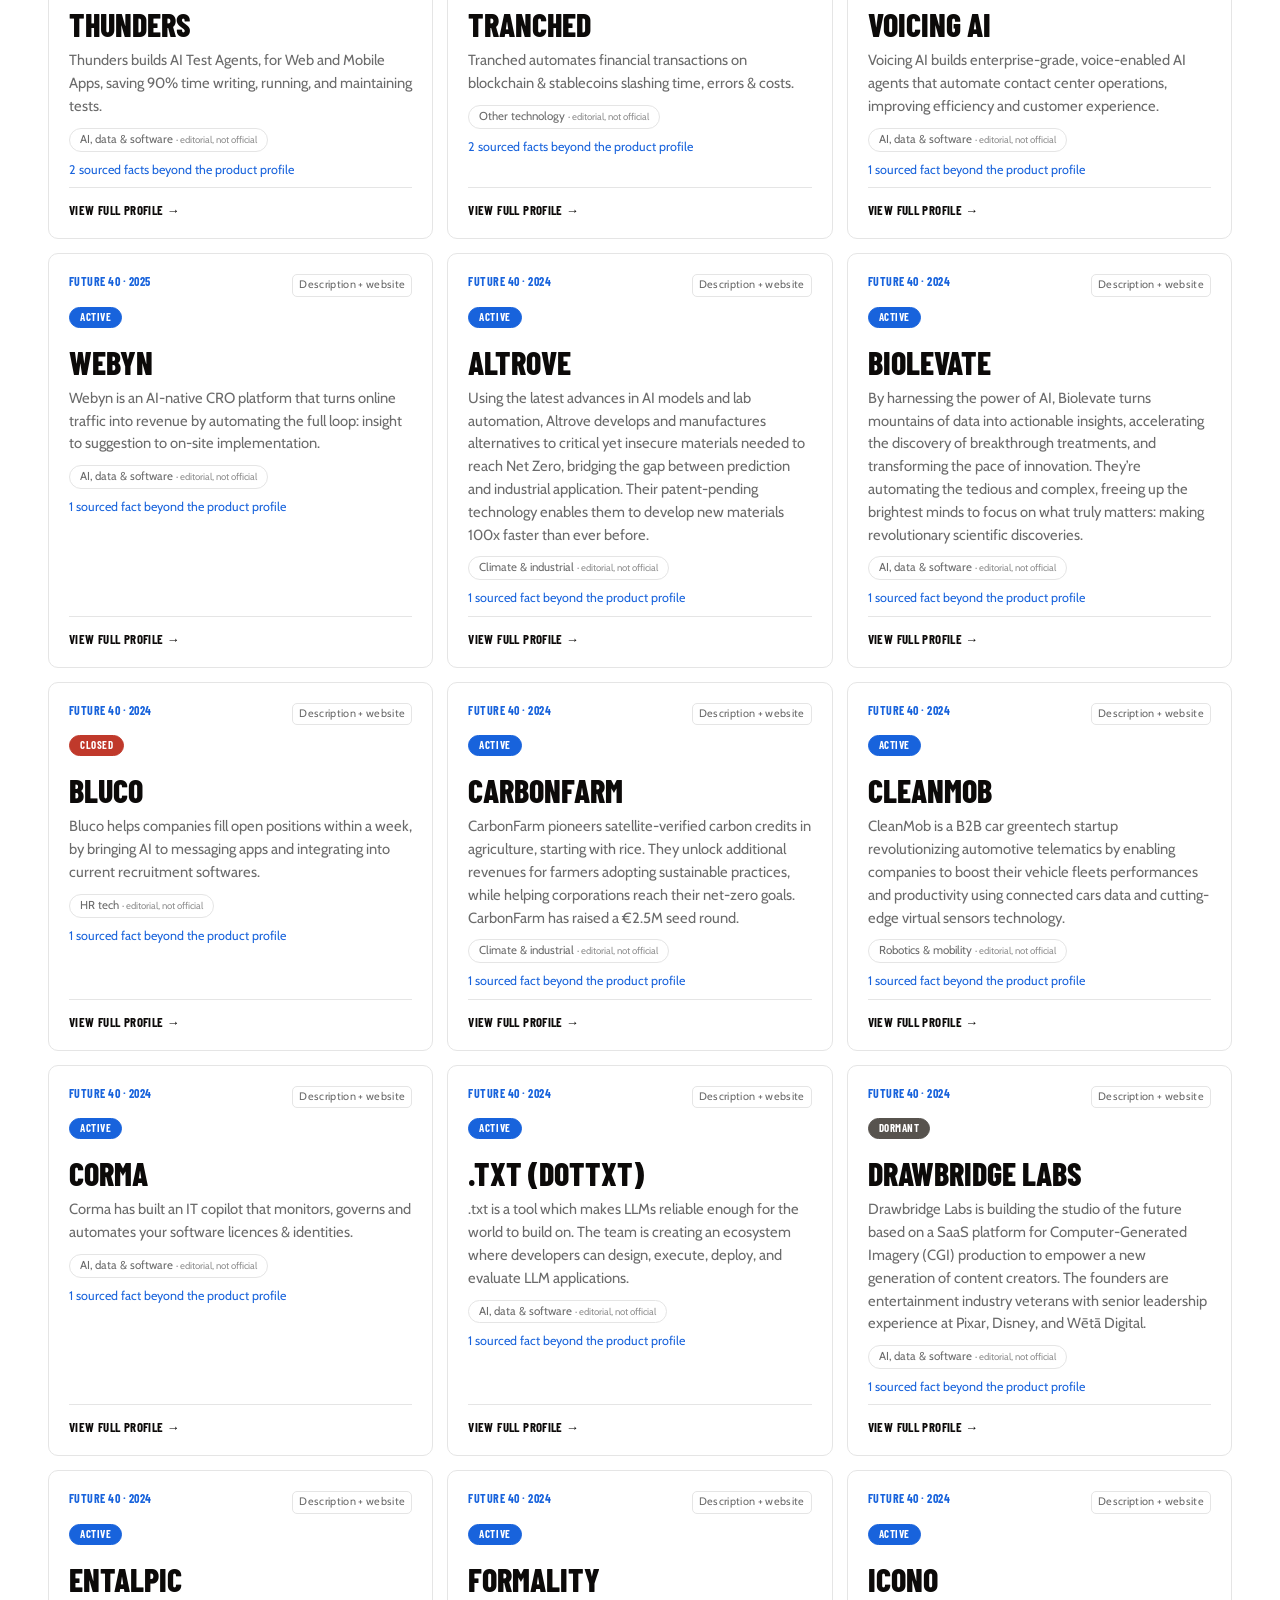
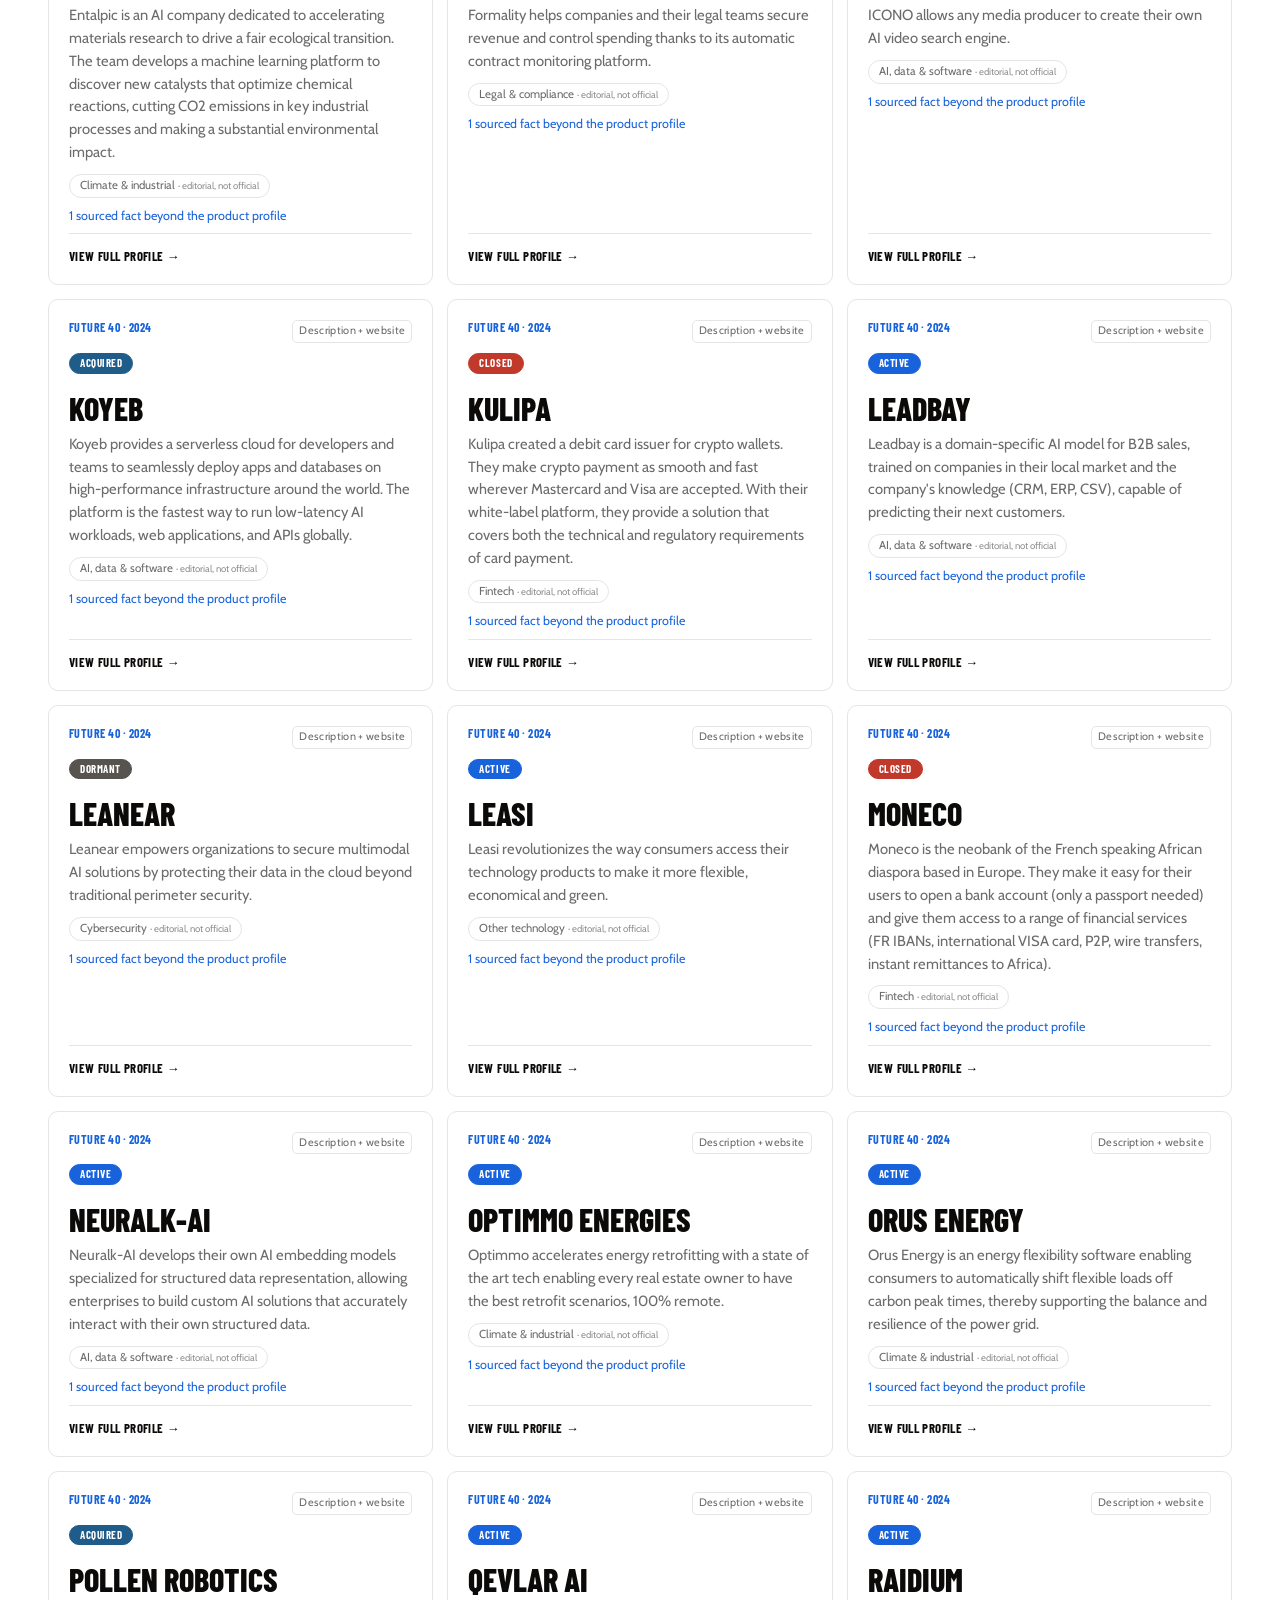
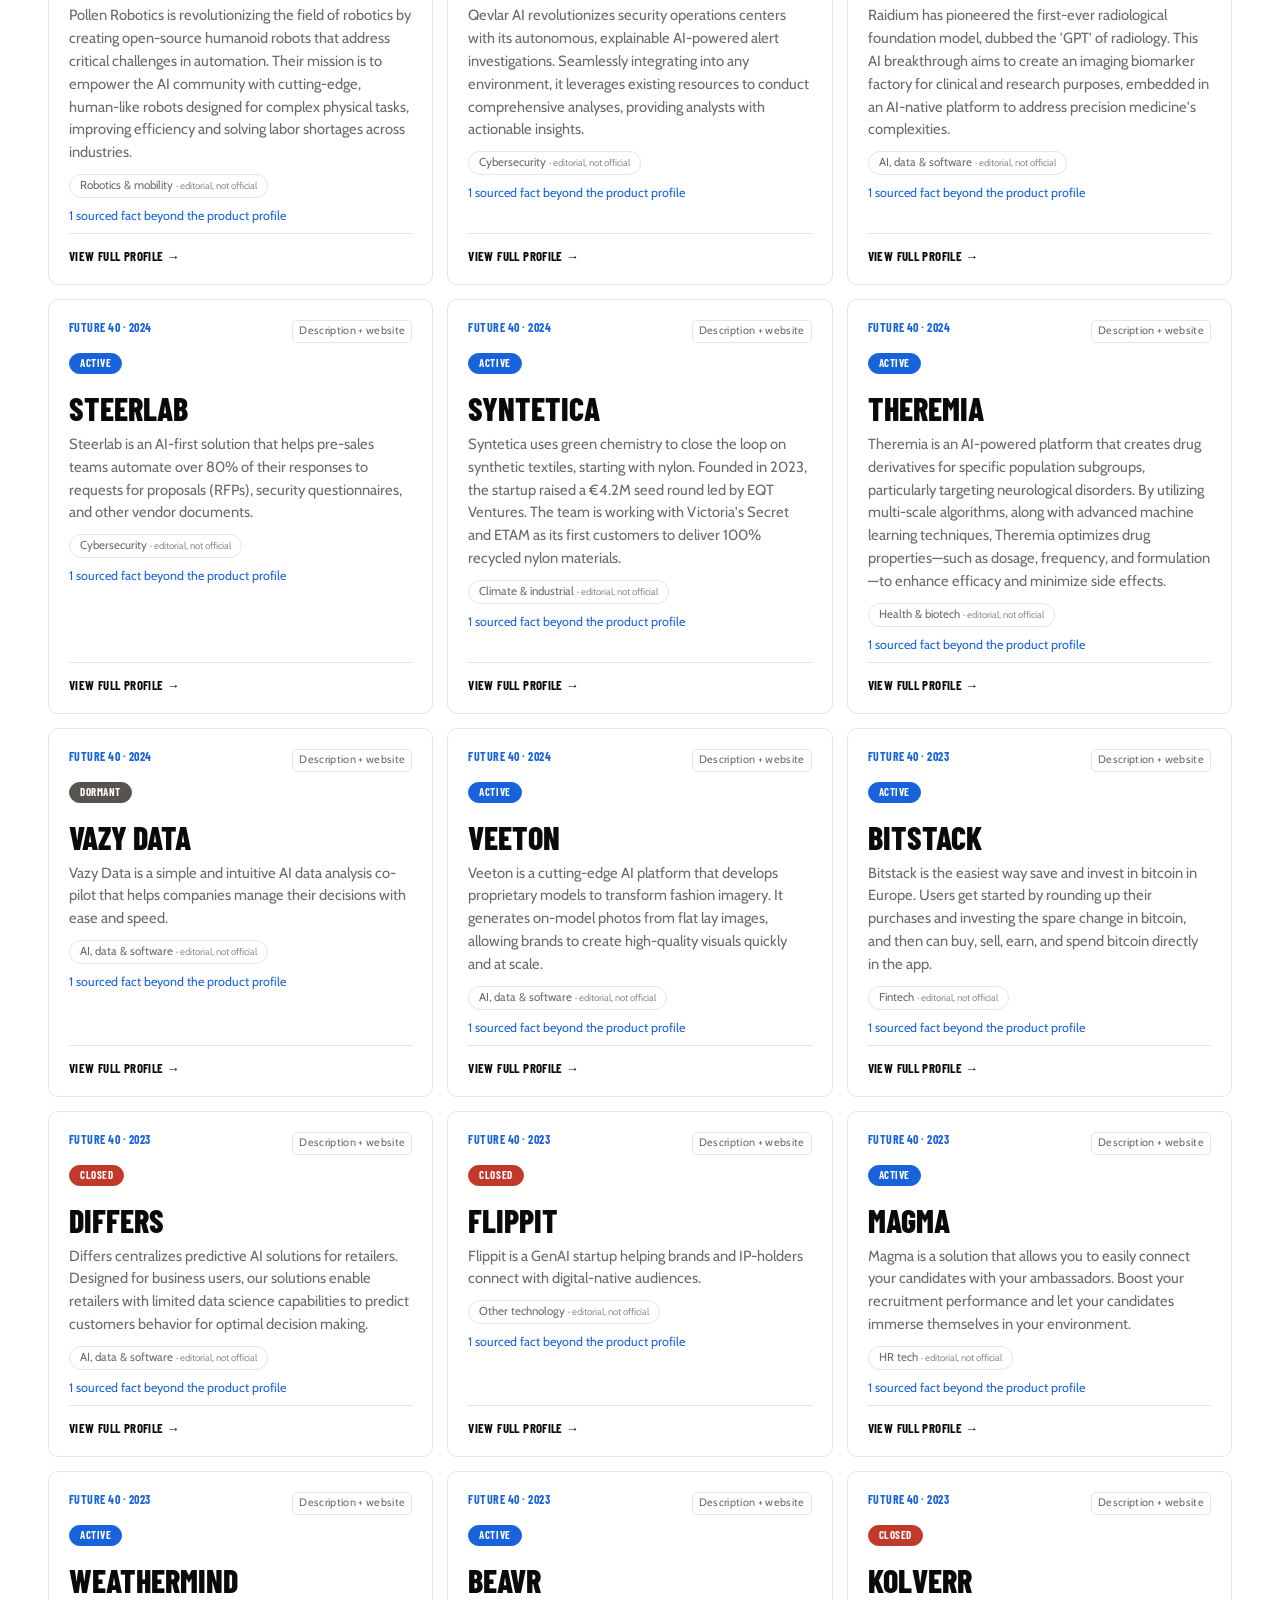
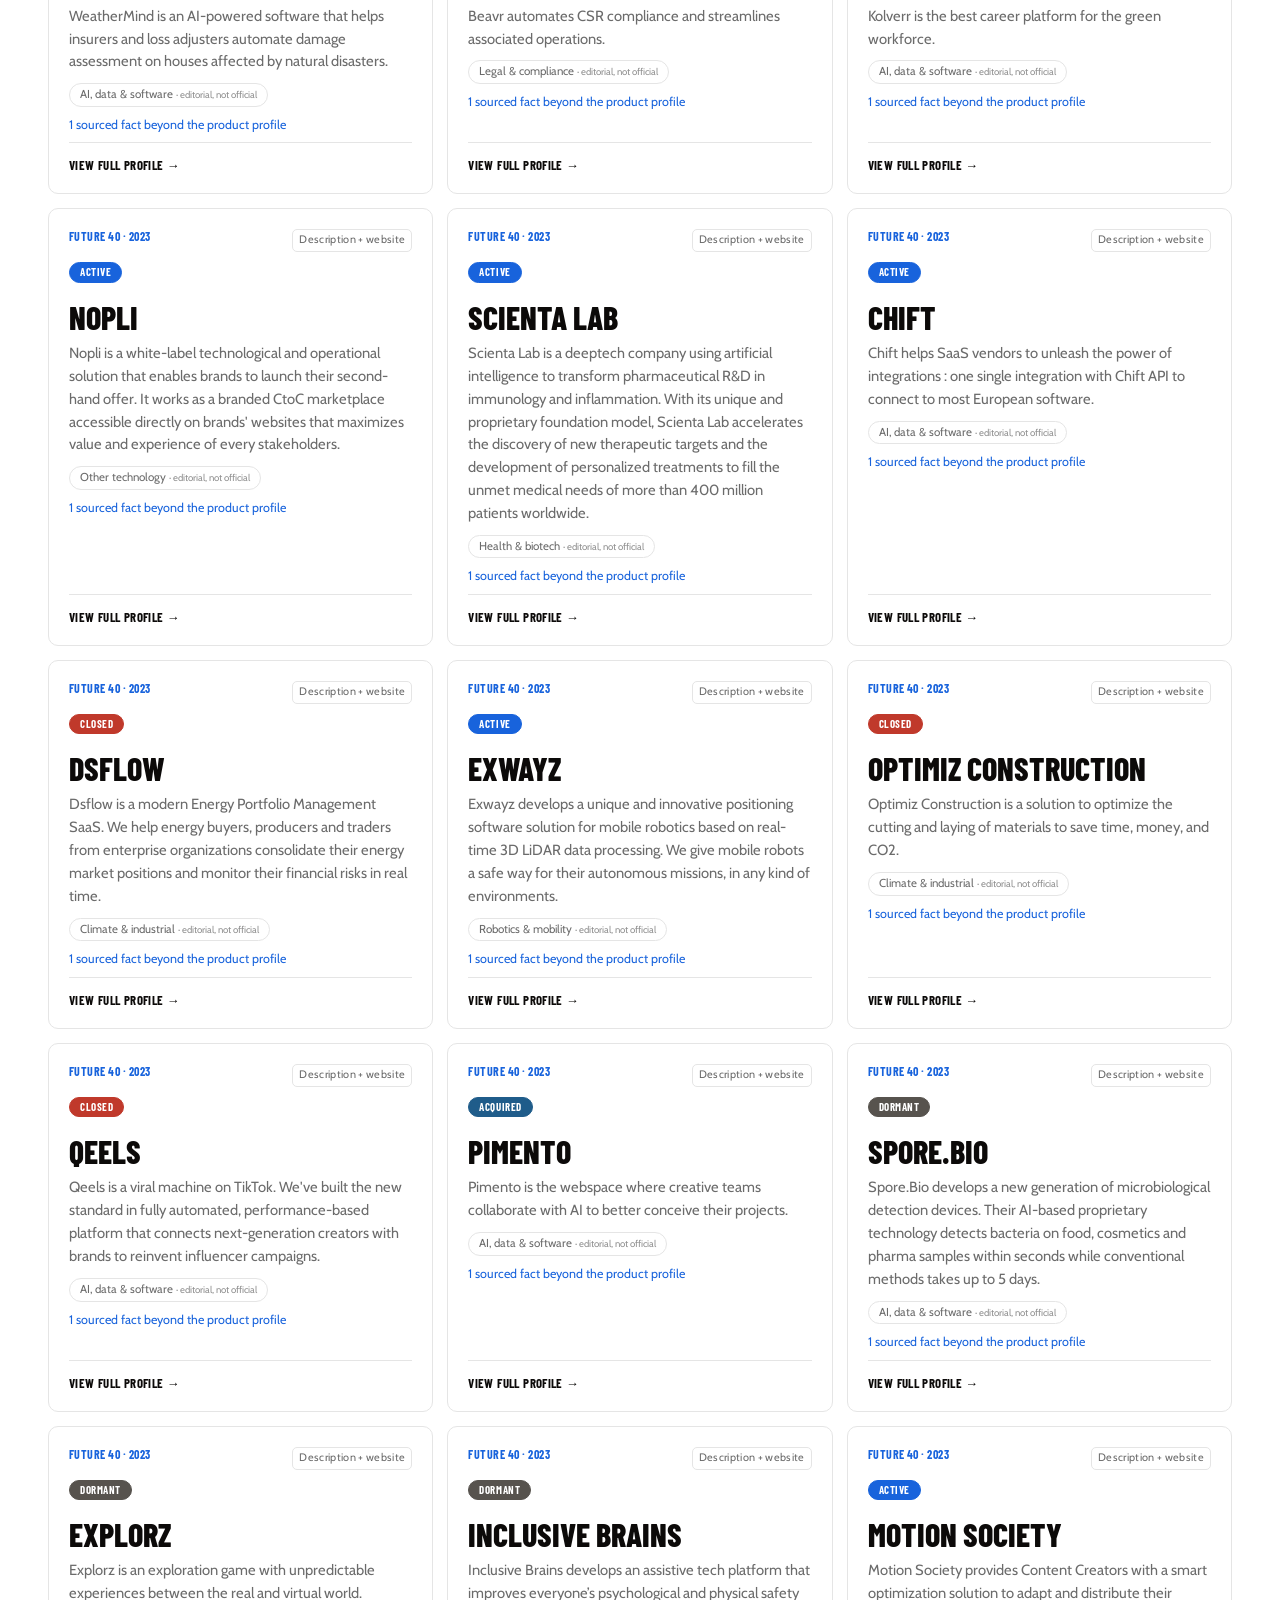
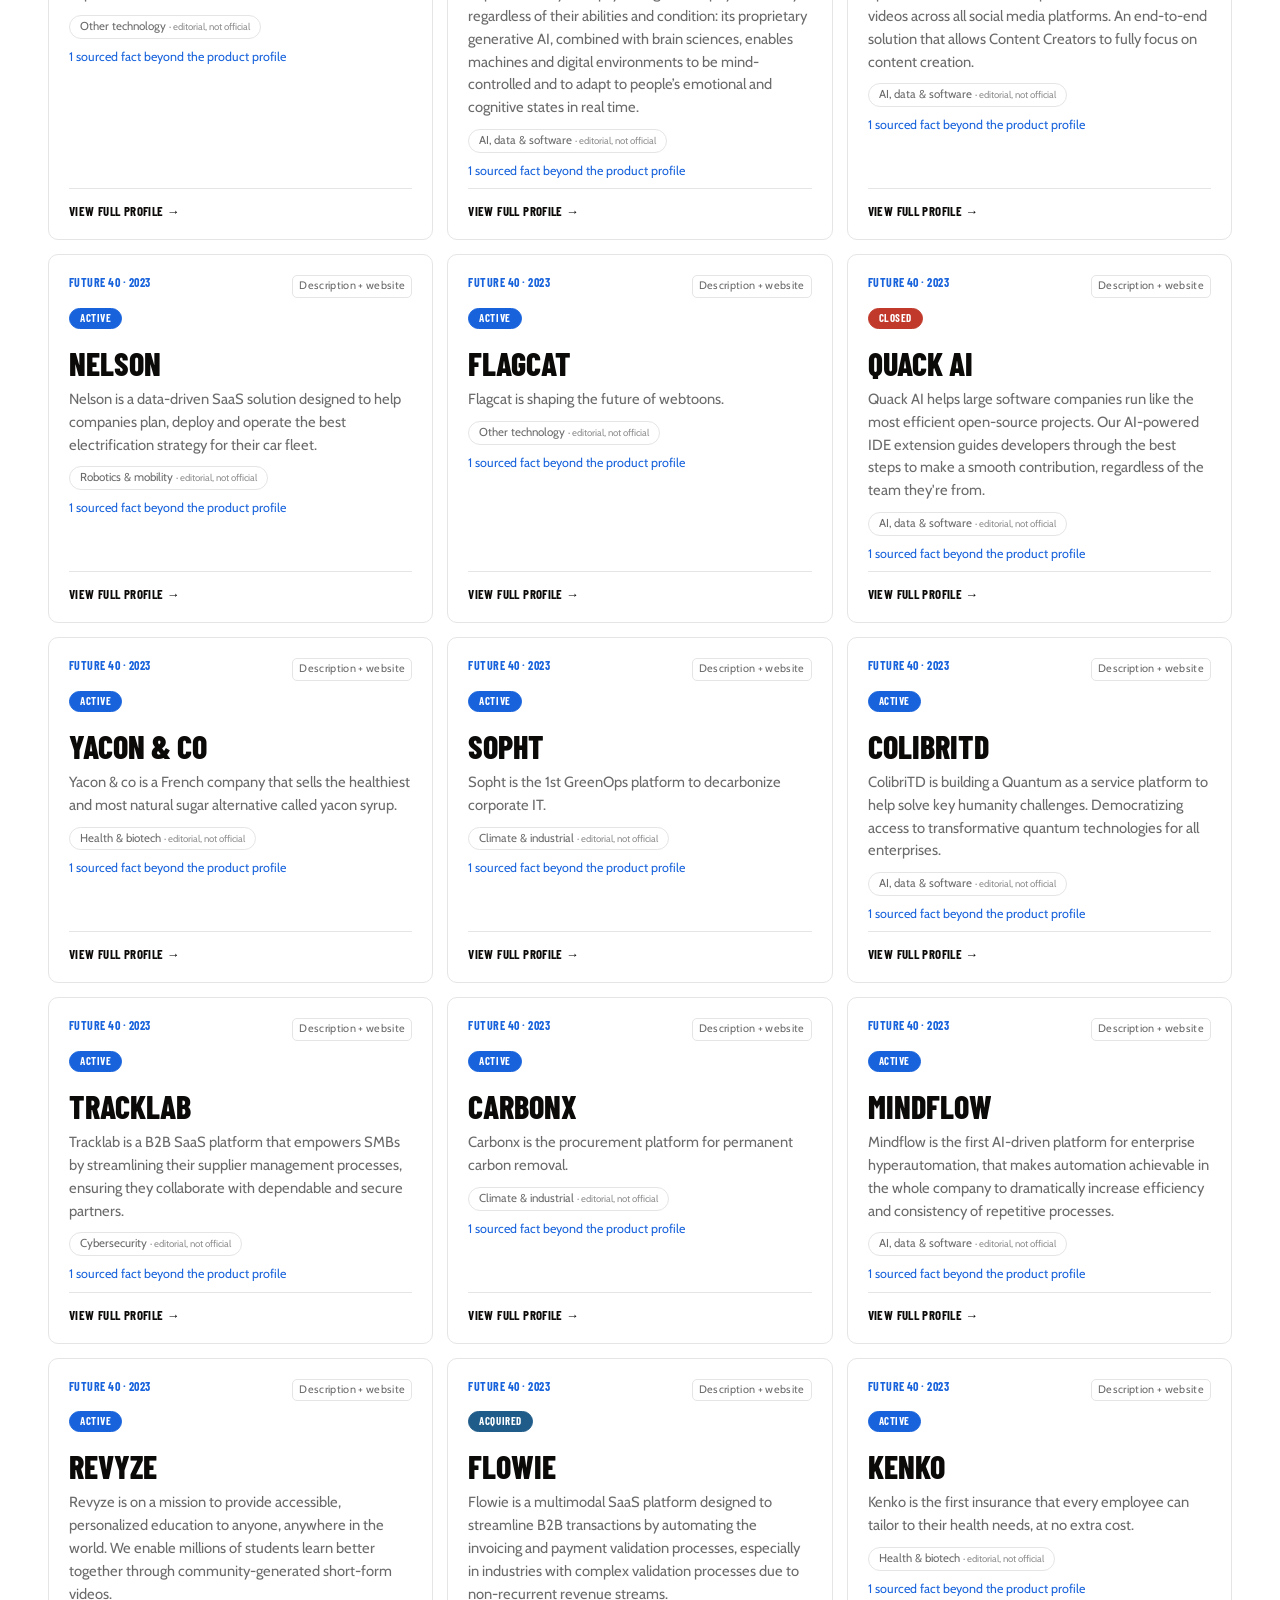
==== commit d5a25930: "Verify status for all 320 Future 40 companies via BODACC; align design with STATION F Added Rebrande" ====
--- a/site/index.html
+++ b/site/index.html
@@ -18,7 +18,7 @@
   <body>
     <header class="hero">
       <a class="eyebrow" href="#catalogue">Independent research catalogue</a>
-      <h1>Future 40<br /><em>2019–2026</em></h1>
+      <h1>Future <span class="n40">40</span><br /><em>2019–2026</em></h1>
       <p class="lede">A source-led record of the 320 startups selected for STATION F's Future 40, 2019 through 2026. Every description links back to the official cohort page it came from, and every additional fact carries its own source and verification date.</p>
       <div class="hero-meta"><span id="company-count">Loading companies…</span><span>•</span><span>8 cohorts</span><span>•</span><span id="snapshot-date">Research snapshot pending…</span></div>
     </header>
@@ -60,6 +60,8 @@
             <option value="Active">Active</option>
             <option value="Acquired">Acquired</option>
             <option value="Closed">Closed</option>
+            <option value="Rebranded">Rebranded</option>
+            <option value="Dormant">Dormant (no activity found since…)</option>
             <option value="unverified">Status not verified</option>
           </select>
         </label>
--- a/site/assets/style.css
+++ b/site/assets/style.css
@@ -1,57 +1,60 @@
-:root{--paper:#fafaf9;--ink:#0c0a09;--muted:#79716b;--line:#e7e5e4;--accent:#f05100;--card:#ffffff;--font-display:"Barlow Condensed",Arial Narrow,sans-serif;--font-body:"Cabin",ui-sans-serif,system-ui,-apple-system,BlinkMacSystemFont,"Segoe UI",sans-serif}
+:root{--paper:#ffffff;--ink:#0c0a09;--muted:#6b6b6b;--line:#e5e5e5;--accent:#1863dc;--bad:#c0392b;--card:#ffffff;--radius:10px;--font-display:"Barlow Condensed",Arial Narrow,sans-serif;--font-body:"Cabin",ui-sans-serif,system-ui,-apple-system,BlinkMacSystemFont,"Segoe UI",sans-serif}
 *{box-sizing:border-box}
 body{margin:0;background:var(--paper);color:var(--ink);font:16px/1.55 var(--font-body)}
 .hero,main,footer{max-width:1240px;margin:auto;padding-left:28px;padding-right:28px}
-.hero{padding-top:54px;padding-bottom:58px;border-bottom:3px solid var(--ink)}
+.hero{background:#0c0a09;color:#fff;padding-top:54px;padding-bottom:58px;max-width:none;margin:0}
+.hero > *{max-width:1240px;margin-left:auto;margin-right:auto}
 .eyebrow{text-transform:uppercase;letter-spacing:.12em;font:700 .78rem/1 var(--font-display);color:var(--accent);text-decoration:none}
-.hero h1{margin:14px 0;font:900 clamp(3.6rem,11vw,9.5rem)/.82 var(--font-display);letter-spacing:-.01em;text-transform:uppercase}
-.hero h1 em{font-style:normal;font-weight:500;color:var(--accent)}
-.lede{max-width:650px;font-size:1.18rem}
-.hero-meta{display:flex;flex-wrap:wrap;gap:9px;color:var(--muted);font:600 .82rem var(--font-display);text-transform:uppercase;letter-spacing:.04em;margin-top:28px}
+.hero h1{margin:14px 0;font:900 clamp(3.6rem,11vw,9.5rem)/.82 var(--font-display);letter-spacing:-.01em;text-transform:uppercase;color:#fff}
+.hero h1 .n40{color:var(--accent)}
+.hero h1 em{font-style:normal;font-weight:500;color:#9a9a9a}
+.lede{max-width:650px;font-size:1.18rem;color:#d0d0d0}
+.hero-meta{display:flex;flex-wrap:wrap;gap:9px;color:#9a9a9a;font:600 .82rem var(--font-display);text-transform:uppercase;letter-spacing:.04em;margin-top:28px}
 .method{padding:34px 0;border-bottom:1px solid var(--line);display:grid;grid-template-columns:minmax(180px,1fr) minmax(0,2fr);gap:30px}
 .method h2,.results h2,.analytics h2{font:800 1.9rem/1 var(--font-display);text-transform:uppercase;letter-spacing:.01em;margin:0}
 .method p{margin:0;color:var(--muted)}
 .analytics{padding:34px 0;border-bottom:1px solid var(--line)}
 .analytics-note{margin:8px 0 20px;color:var(--muted);font-size:.86rem;max-width:760px}
-.analytics-grid{display:grid;grid-template-columns:repeat(4,1fr)}
-.analytics-grid .cohort{padding:16px 18px;border-right:1px solid var(--line);display:flex;flex-direction:column;gap:3px}
-.analytics-grid .cohort:last-child{border-right:0}
-.analytics-grid .cohort b{font:800 1.7rem/1 var(--font-display)}
+.analytics-grid{display:grid;grid-template-columns:repeat(4,1fr);gap:12px}
+.analytics-grid .cohort{padding:16px 18px;background:#f6f6f6;border-radius:var(--radius);display:flex;flex-direction:column;gap:3px}
+.analytics-grid .cohort b{font:800 1.7rem/1 var(--font-display);color:var(--accent)}
 .analytics-grid .cohort small{color:var(--muted);font-size:.78rem}
 .controls{padding:28px 0;display:grid;grid-template-columns:1.4fr 1fr 1.1fr 1.2fr 1.2fr 1fr 1fr;gap:12px}
 .controls label{display:block;font:700 .72rem/1 var(--font-display);letter-spacing:.07em;text-transform:uppercase}
-.controls input,.controls select{width:100%;margin-top:5px;padding:10px 11px;border:1px solid var(--line);border-radius:0;background:var(--card);color:var(--ink);font:400 .95rem var(--font-body);letter-spacing:normal;text-transform:none}
+.controls input,.controls select{width:100%;margin-top:5px;padding:10px 11px;border:1px solid var(--line);border-radius:6px;background:var(--card);color:var(--ink);font:400 .95rem var(--font-body);letter-spacing:normal;text-transform:none}
 .controls input:focus,.controls select:focus{outline:2px solid var(--accent);outline-offset:-1px}
 .results{padding:38px 0 70px}
 .results-heading{display:flex;justify-content:space-between;align-items:baseline;margin-bottom:20px}
 .results-heading p{color:var(--muted);margin:0;font:600 .85rem var(--font-display);text-transform:uppercase;letter-spacing:.04em}
 .cards{display:grid;grid-template-columns:repeat(3,1fr);gap:14px}
-.card{background:var(--card);border:1px solid var(--line);padding:20px;display:flex;flex-direction:column;min-height:245px;cursor:pointer;text-align:left}
+.card{background:var(--card);border:1px solid var(--line);border-radius:var(--radius);padding:20px;display:flex;flex-direction:column;min-height:245px;cursor:pointer;text-align:left}
 .card:hover,.card:focus-visible{border-color:var(--accent);outline:none}
 .card-top{display:flex;justify-content:space-between;gap:12px}
 .year{font:700 .75rem var(--font-display);text-transform:uppercase;letter-spacing:.04em;color:var(--accent)}
-.badge{font-size:.68rem;letter-spacing:.03em;border:1px solid var(--line);padding:2px 6px;color:var(--muted)}
+.badge{font-size:.68rem;letter-spacing:.03em;border:1px solid var(--line);border-radius:5px;padding:2px 6px;color:var(--muted)}
 .card h3{font:800 2rem/1 var(--font-display);text-transform:uppercase;letter-spacing:0;margin:18px 0 9px}
 .card p{margin:0 0 10px;color:var(--muted);font-size:.92rem}
-.chip{font-size:.72rem;color:var(--muted);border:1px solid var(--line);display:inline-block;padding:2px 8px;margin-bottom:8px;width:fit-content}
+.chip{font-size:.72rem;color:var(--muted);border:1px solid var(--line);border-radius:999px;display:inline-block;padding:2px 10px;margin-bottom:8px;width:fit-content}
 .chip small{opacity:.75}
-.status-pill{font:700 .68rem/1 var(--font-display);letter-spacing:.05em;text-transform:uppercase;display:inline-block;padding:3px 8px;margin:10px 0 0;width:fit-content;border:1px solid var(--line);color:var(--muted)}
-.status-pill.status-active{color:#1f6d3a;border-color:#1f6d3a}
-.status-pill.status-acquired{color:#1f5c8a;border-color:#1f5c8a}
-.status-pill.status-closed{color:var(--accent);border-color:var(--accent)}
+.status-pill{font:700 .68rem/1 var(--font-display);letter-spacing:.05em;text-transform:uppercase;display:inline-block;padding:4px 10px;margin:10px 0 0;width:fit-content;border-radius:999px;border:1px solid var(--line);color:var(--muted)}
+.status-pill.status-active{color:#fff;background:var(--accent);border-color:var(--accent)}
+.status-pill.status-acquired{color:#fff;background:#1f5c8a;border-color:#1f5c8a}
+.status-pill.status-closed{color:#fff;background:var(--bad);border-color:var(--bad)}
+.status-pill.status-rebranded{color:#fff;background:#6b3fa0;border-color:#6b3fa0}
+.status-pill.status-dormant{color:#fff;background:#57534e;border-color:#57534e}
 .status-pill.status-unverified{color:var(--muted);border-style:dashed}
 .modal .status-pill{margin-bottom:14px}
 .facts-preview{font-size:.78rem;color:var(--accent);margin-bottom:8px}
 .card-cta{margin-top:auto;padding-top:14px;border-top:1px solid var(--line);font:700 .8rem var(--font-display);text-transform:uppercase;letter-spacing:.03em;color:var(--ink)}
 .empty{grid-column:1/-1;padding:30px 0;color:var(--muted)}
-footer{border-top:3px solid var(--ink);padding-top:22px;padding-bottom:35px;display:flex;justify-content:space-between;gap:20px;color:var(--muted);font-size:.78rem}
+footer{border-top:1px solid var(--line);padding-top:22px;padding-bottom:35px;display:flex;justify-content:space-between;gap:20px;color:var(--muted);font-size:.78rem}
 footer p{margin:0}
 footer a{color:var(--ink);text-decoration-color:var(--accent);text-underline-offset:3px}
 .modal{position:fixed;inset:0;display:flex;align-items:center;justify-content:center;z-index:50}
 .modal[hidden]{display:none}
 .modal-backdrop{position:absolute;inset:0;background:rgba(12,10,9,.6)}
-.modal-panel{position:relative;background:var(--card);max-width:620px;width:92%;max-height:86vh;overflow:auto;padding:34px;border:1px solid var(--line)}
-.modal-close{position:absolute;top:14px;right:14px;background:none;border:1px solid var(--line);width:32px;height:32px;cursor:pointer;color:var(--ink);font-size:1rem}
+.modal-panel{position:relative;background:var(--card);max-width:620px;width:92%;max-height:86vh;overflow:auto;padding:34px;border-radius:16px;border:1px solid var(--line)}
+.modal-close{position:absolute;top:14px;right:14px;background:none;border:1px solid var(--line);border-radius:50%;width:32px;height:32px;cursor:pointer;color:var(--ink);font-size:1rem}
 .modal-top{margin-bottom:6px}
 .modal h2{font:800 2.6rem/1 var(--font-display);text-transform:uppercase;margin:0 0 16px}
 .modal-desc{font-size:1rem;margin:0 0 20px}
@@ -66,9 +69,9 @@
 .modal-footnote{color:var(--muted);font-size:.78rem;margin-top:18px}
 @media(max-width:760px){
   .hero,main,footer{padding-left:18px;padding-right:18px}
+  .hero > *{padding-left:0;padding-right:0}
   .method{grid-template-columns:1fr;gap:10px}
   .analytics-grid{grid-template-columns:repeat(2,1fr)}
-  .analytics-grid .cohort:nth-child(2n){border-right:0}
   .controls{grid-template-columns:1fr 1fr}
   .controls .search{grid-column:1/-1}
   .cards{grid-template-columns:1fr}
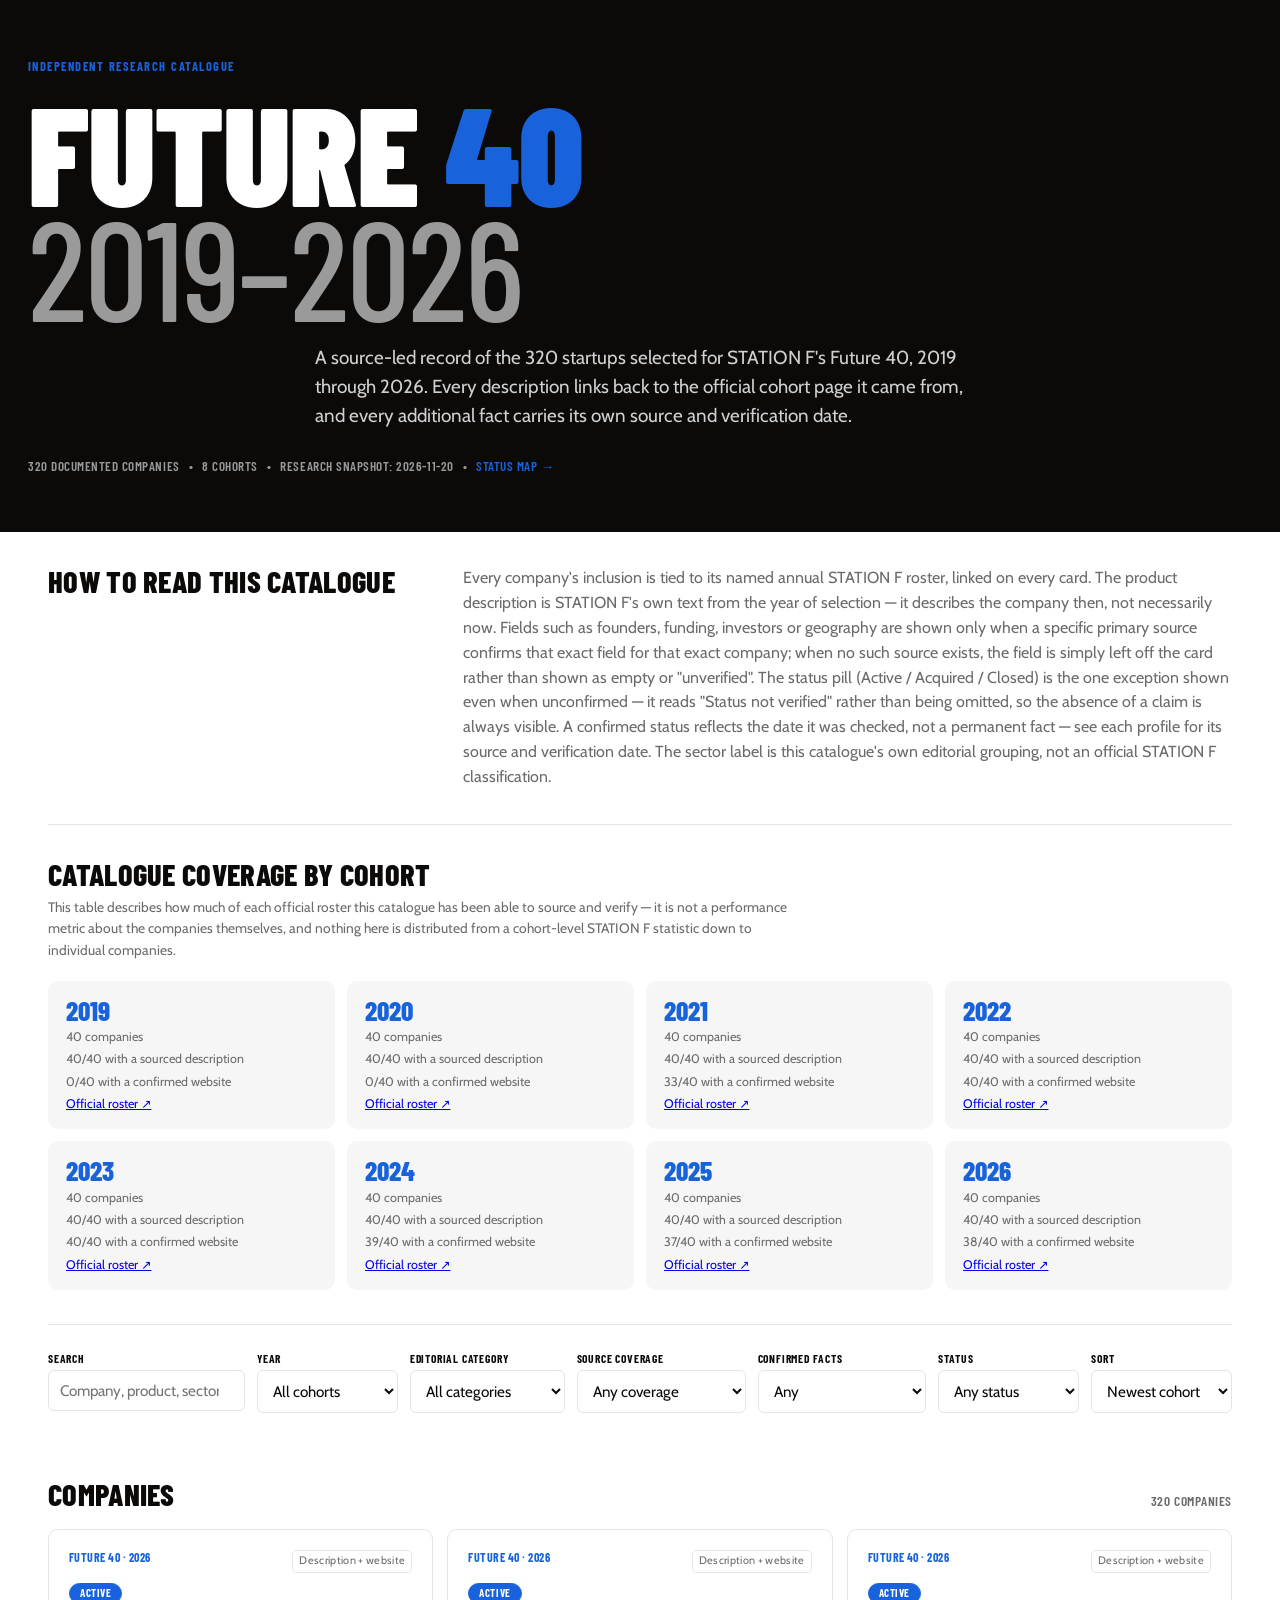
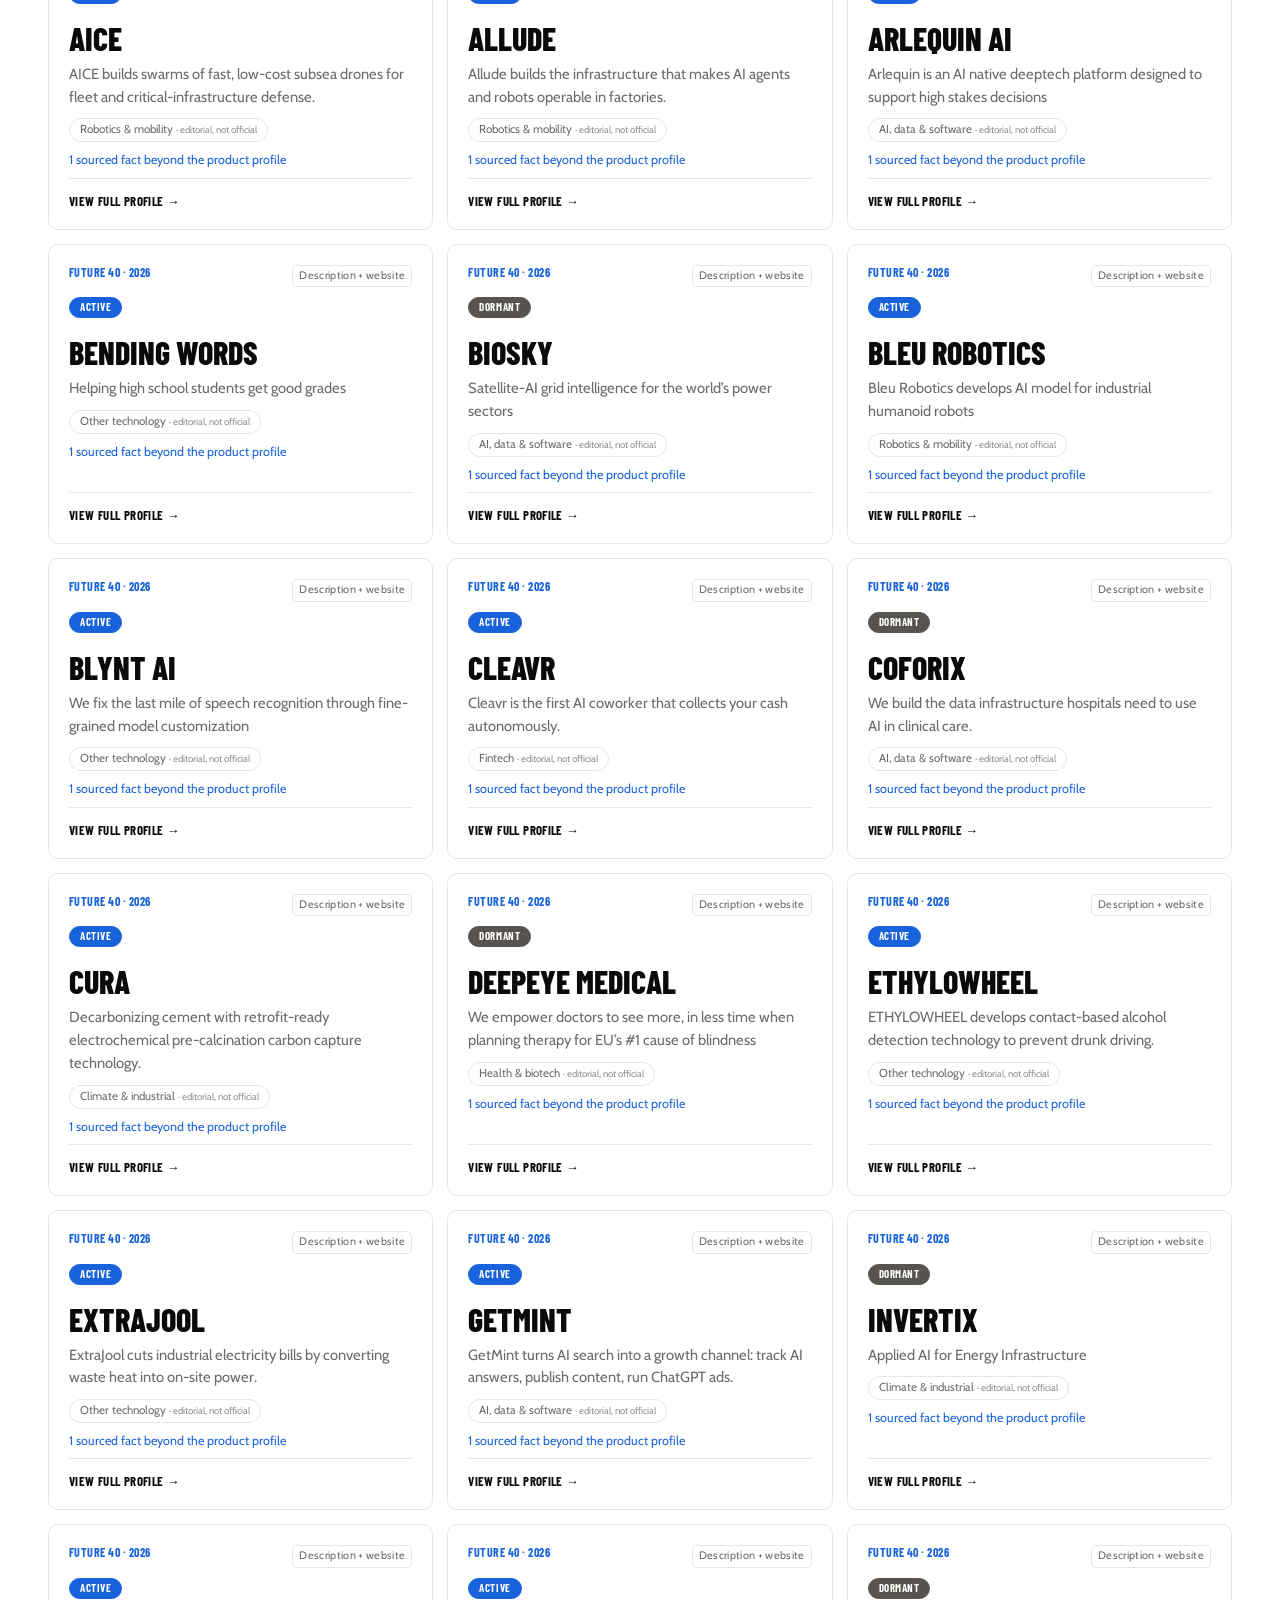
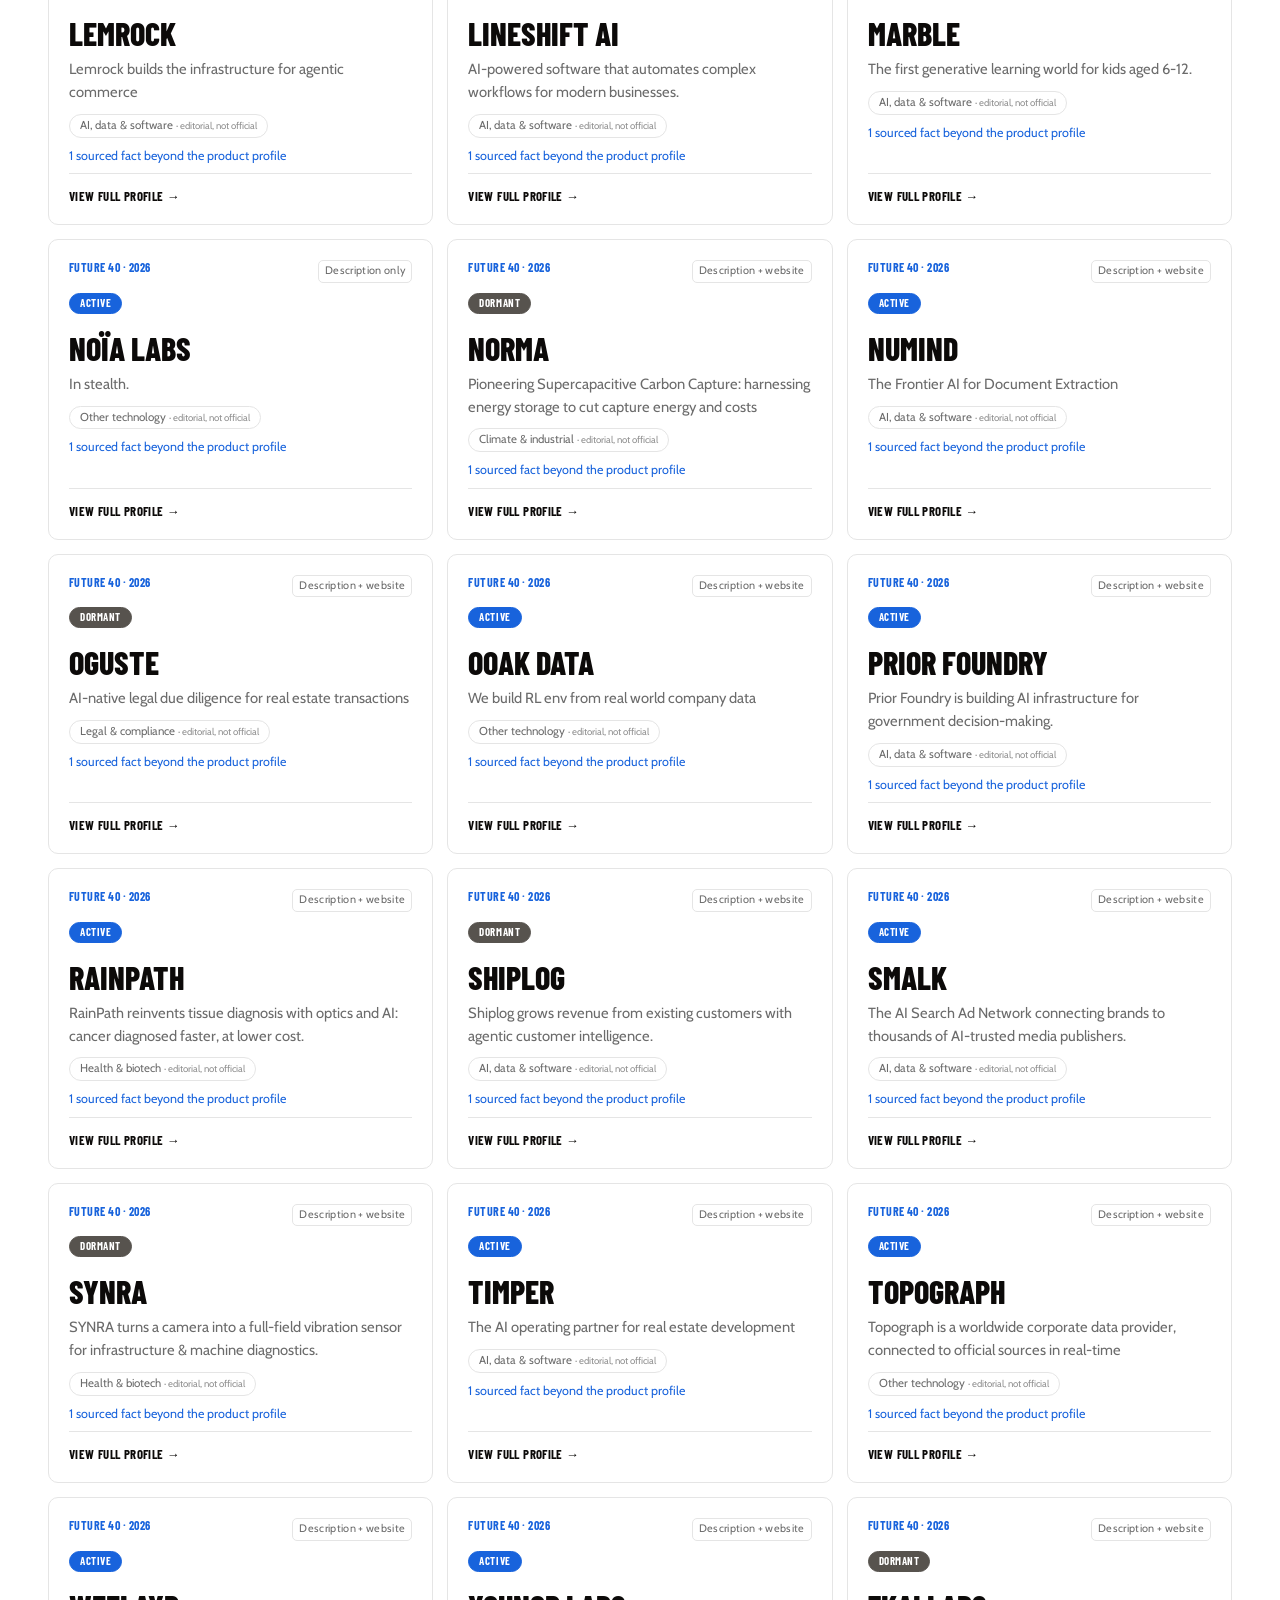
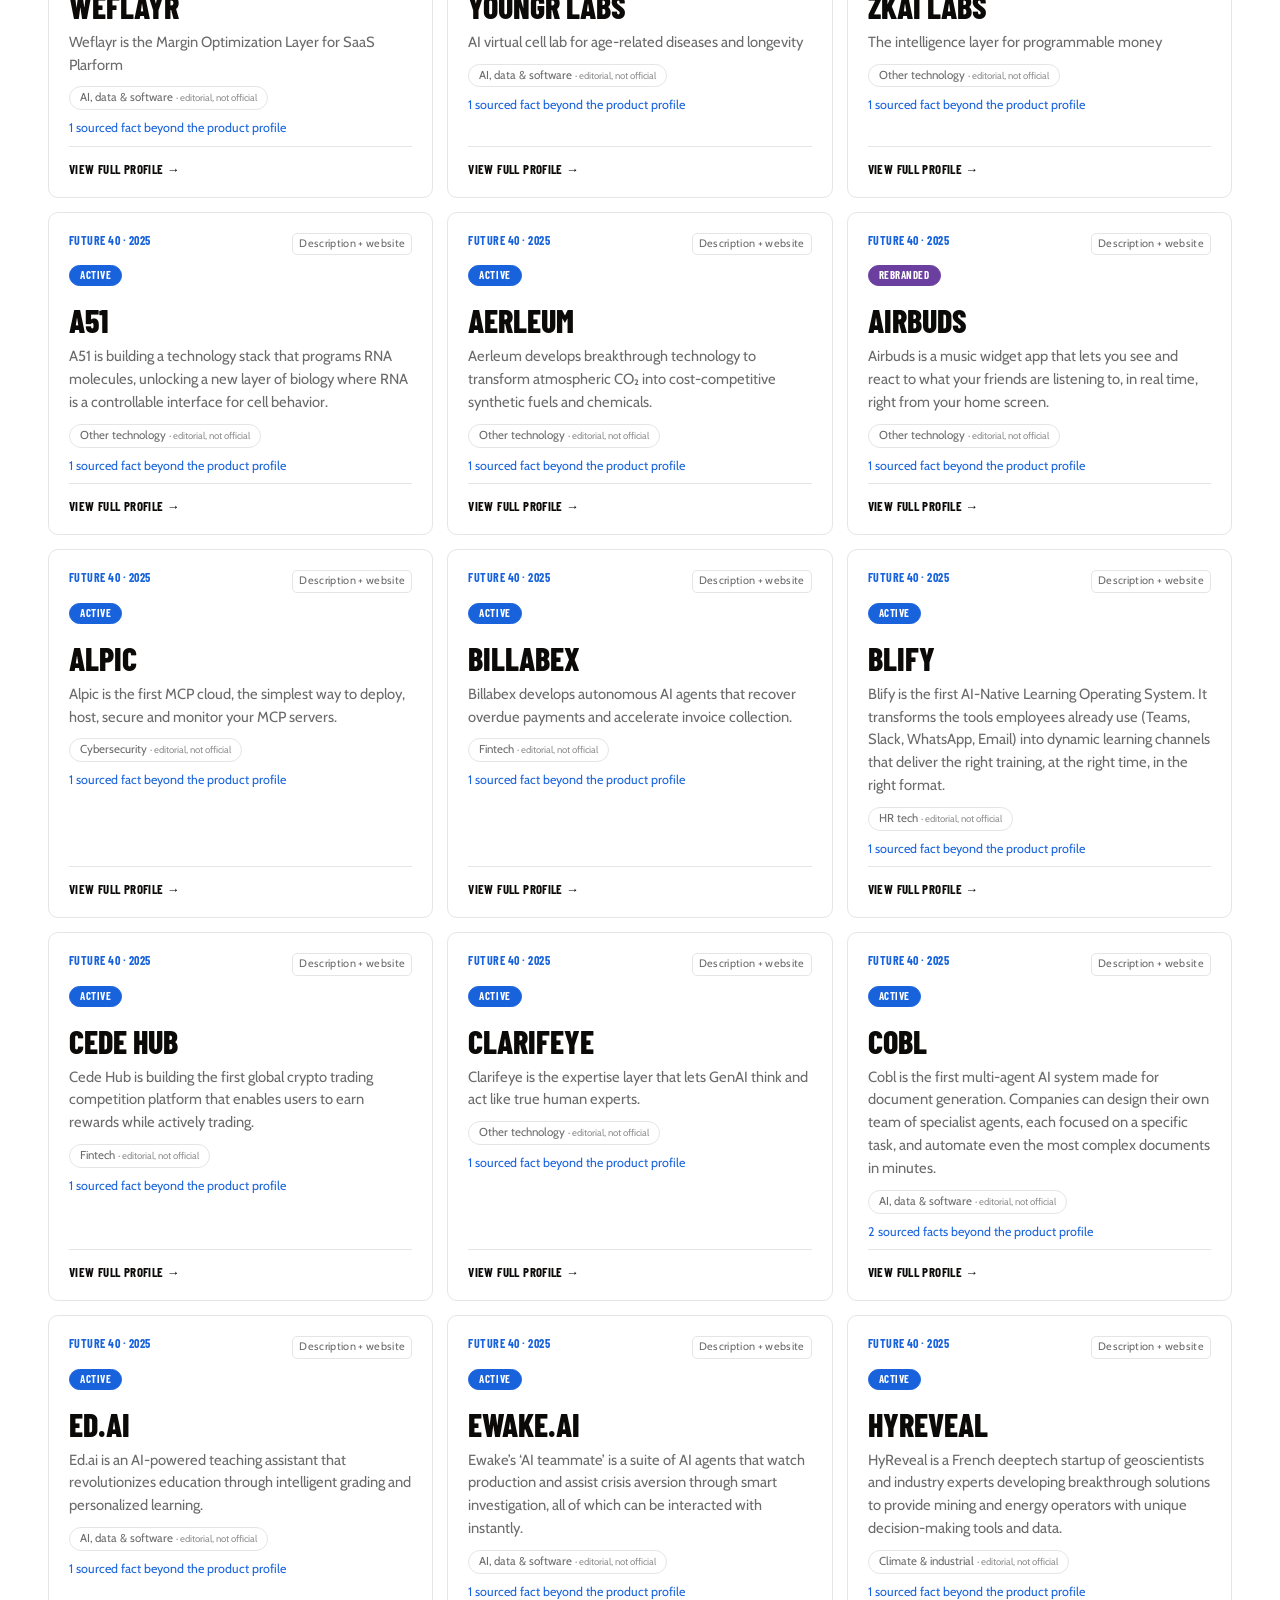
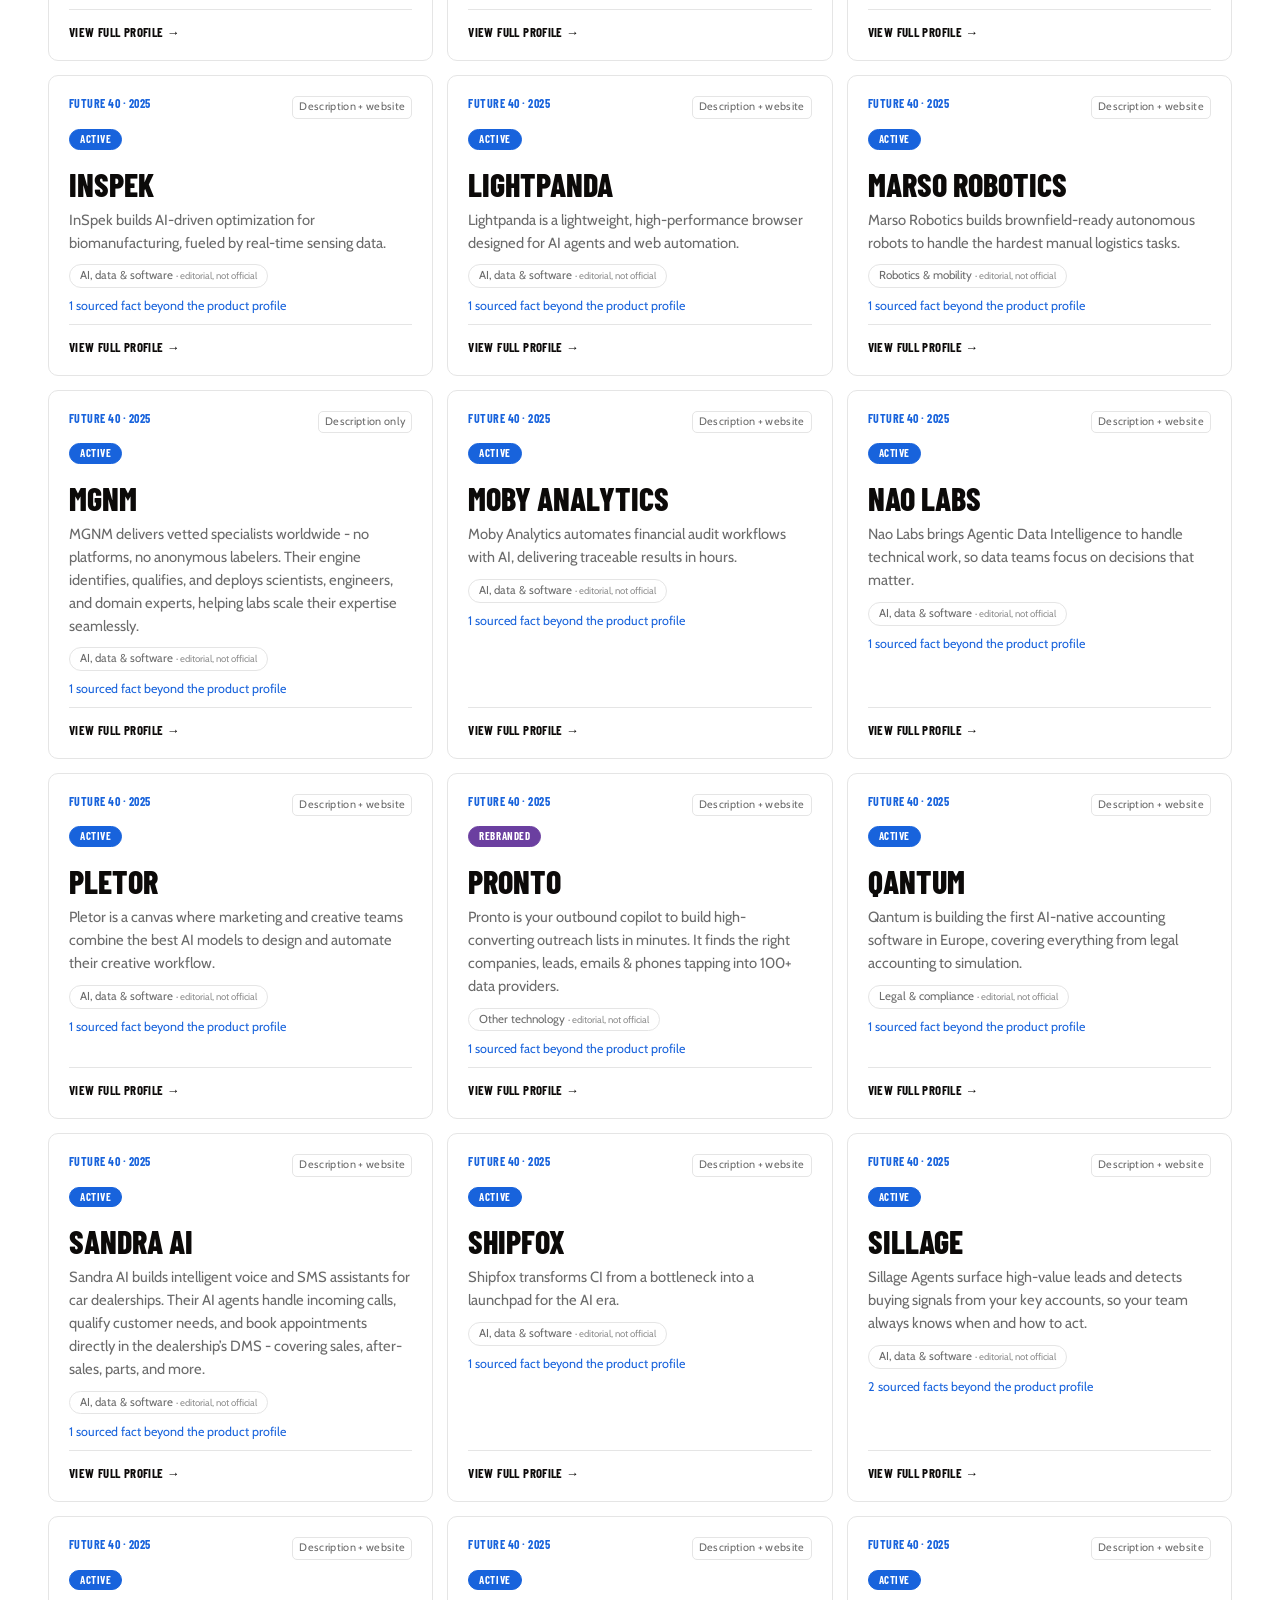
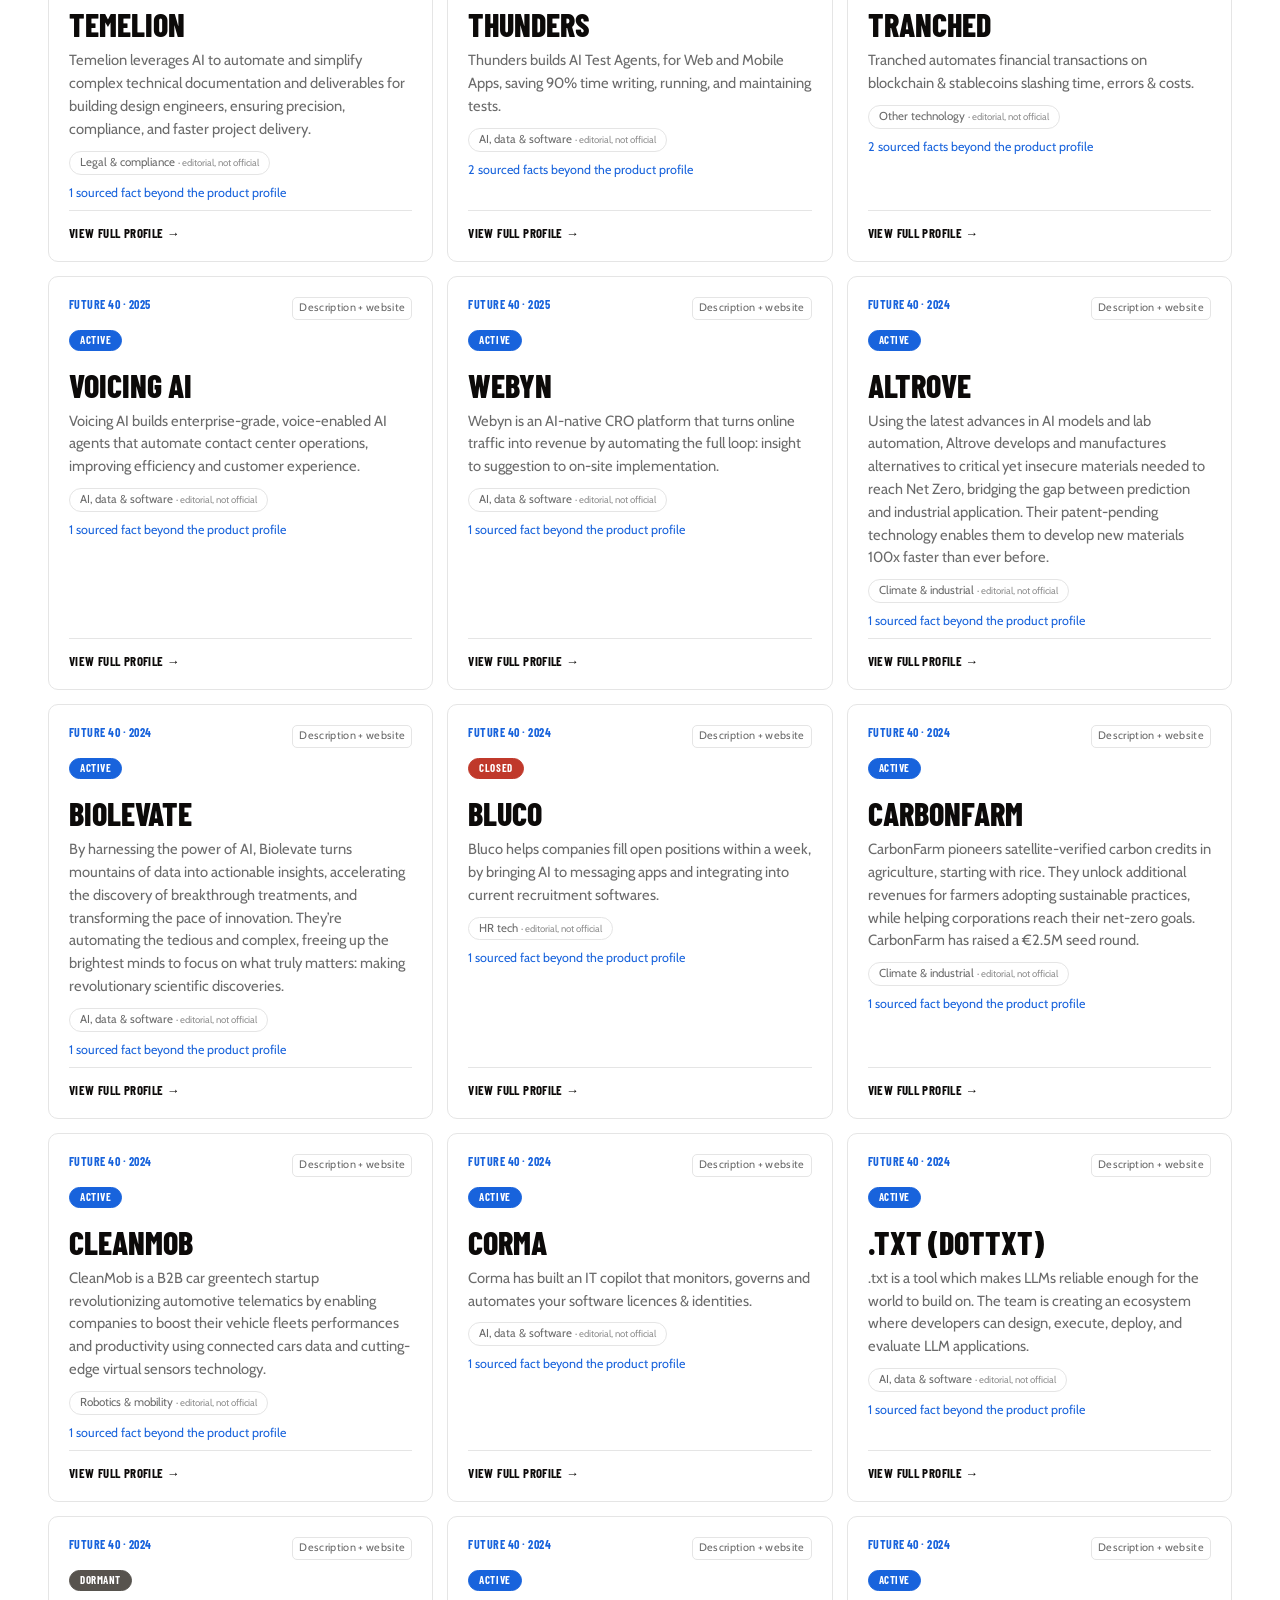
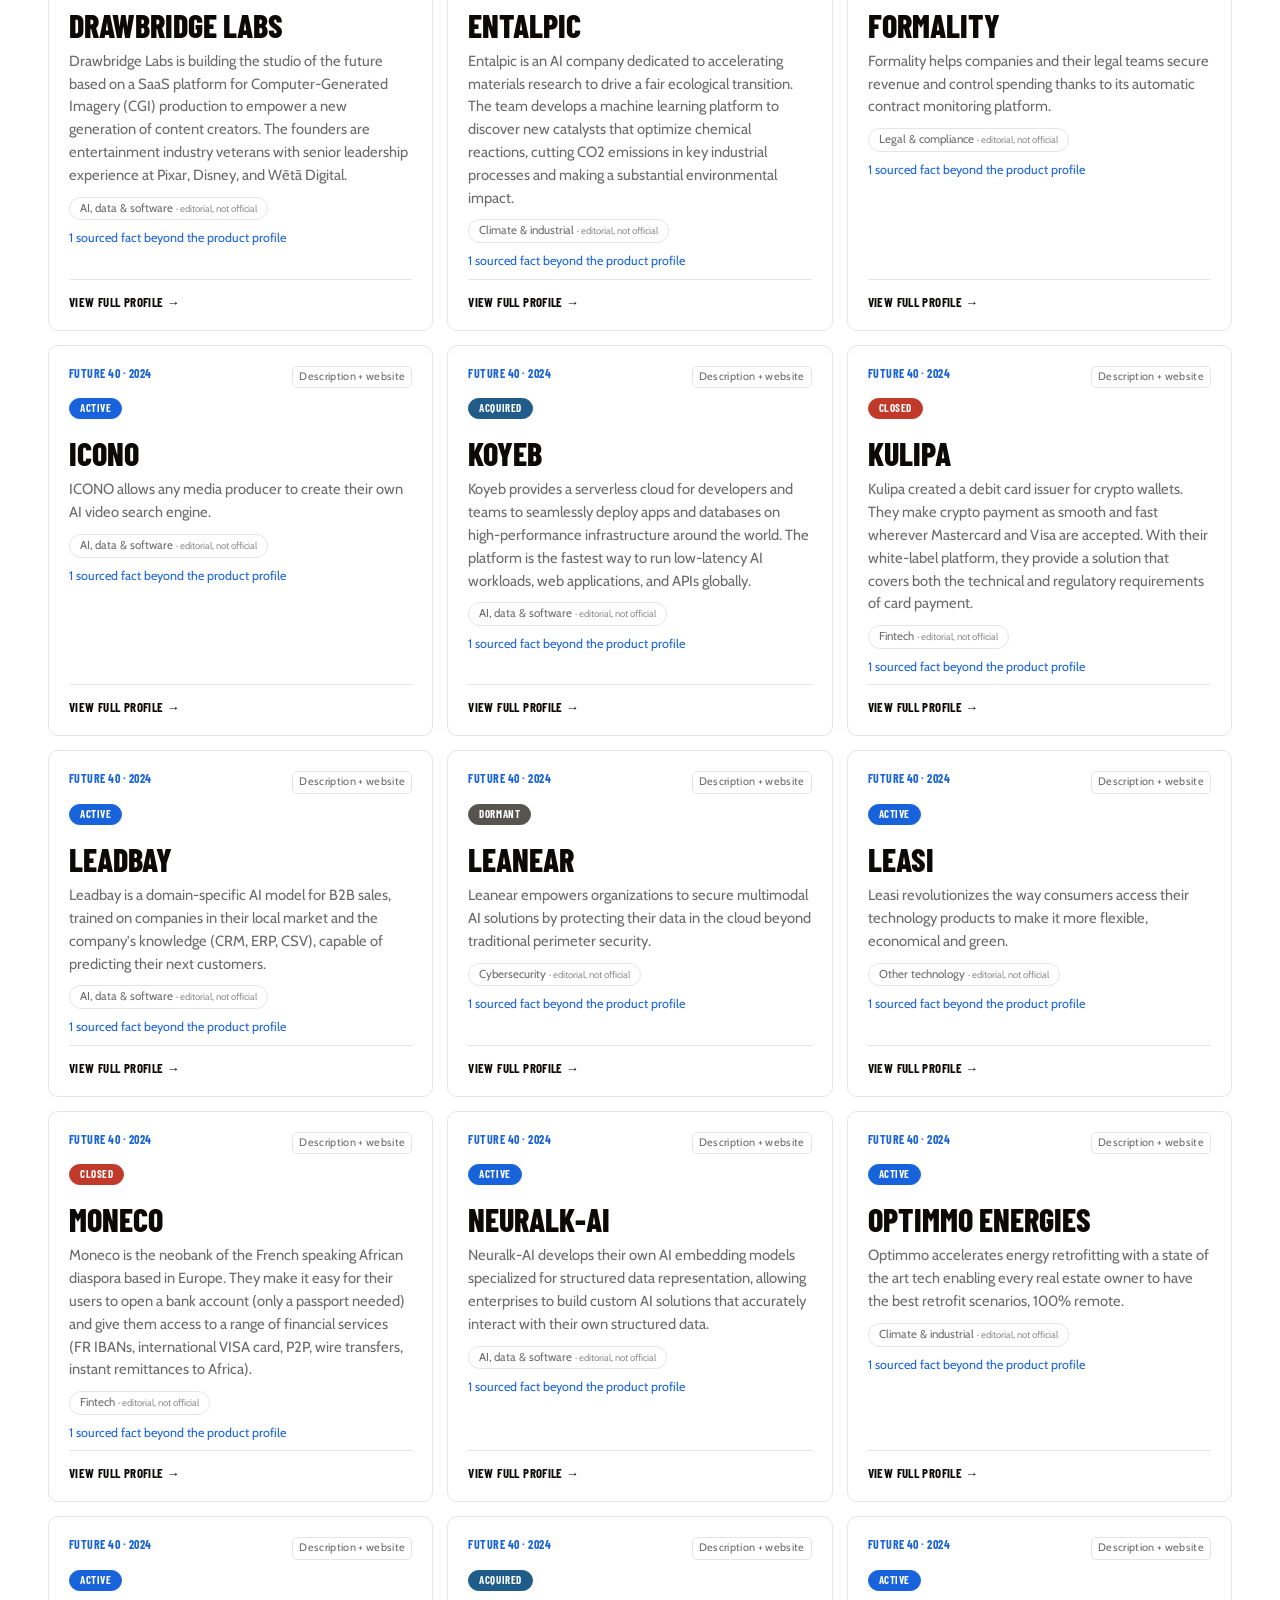
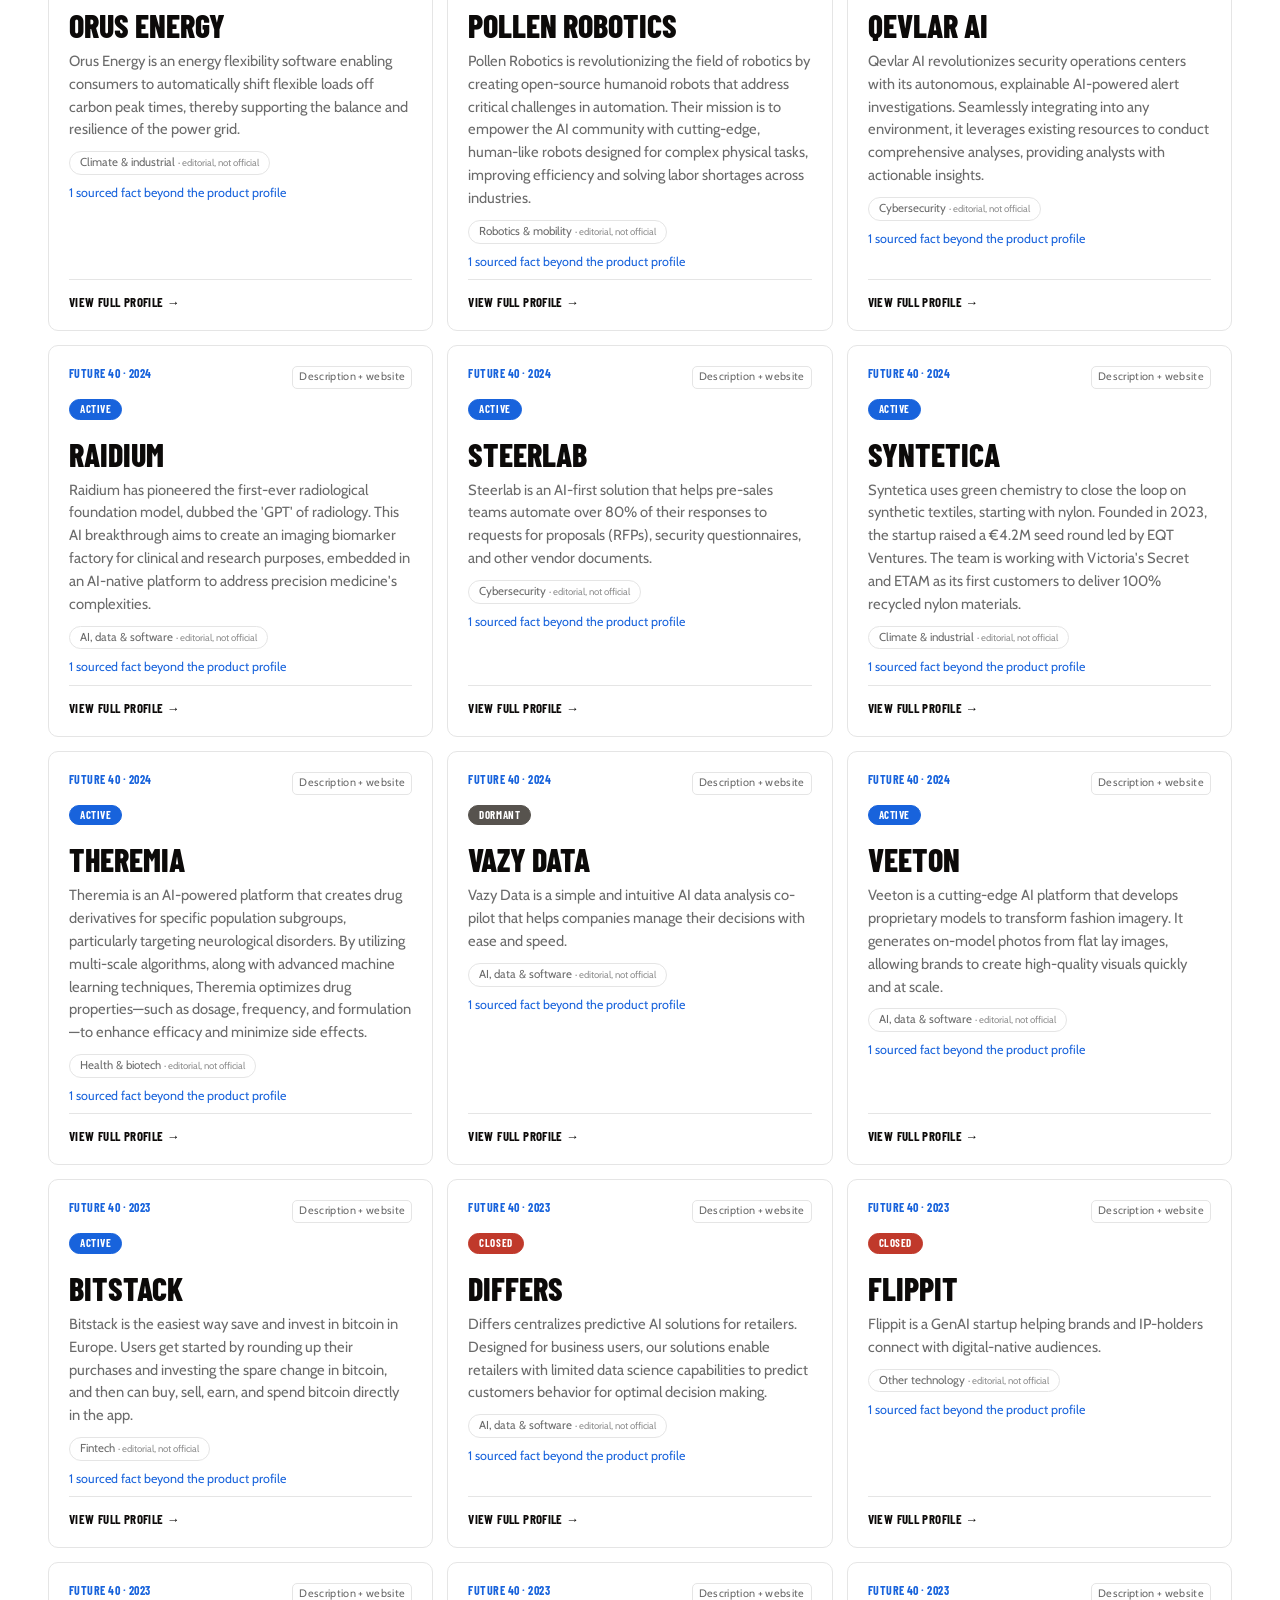
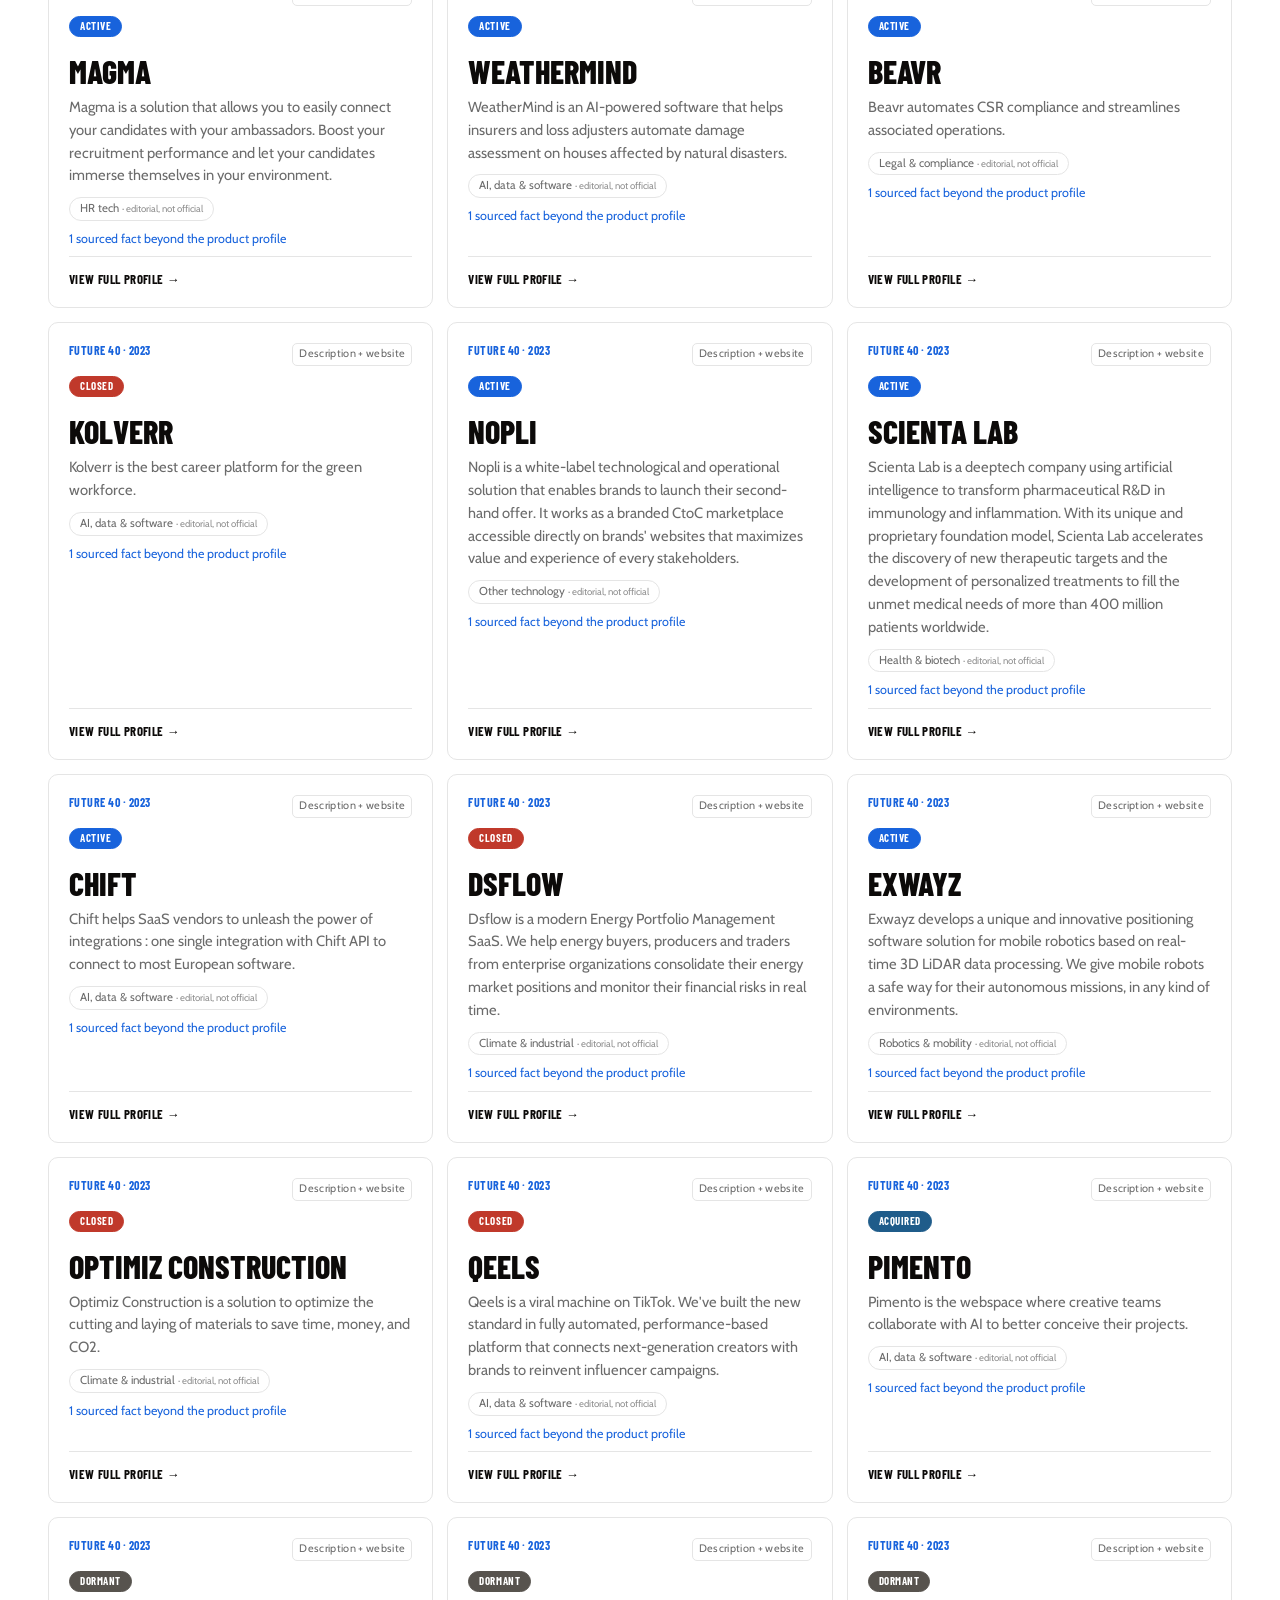
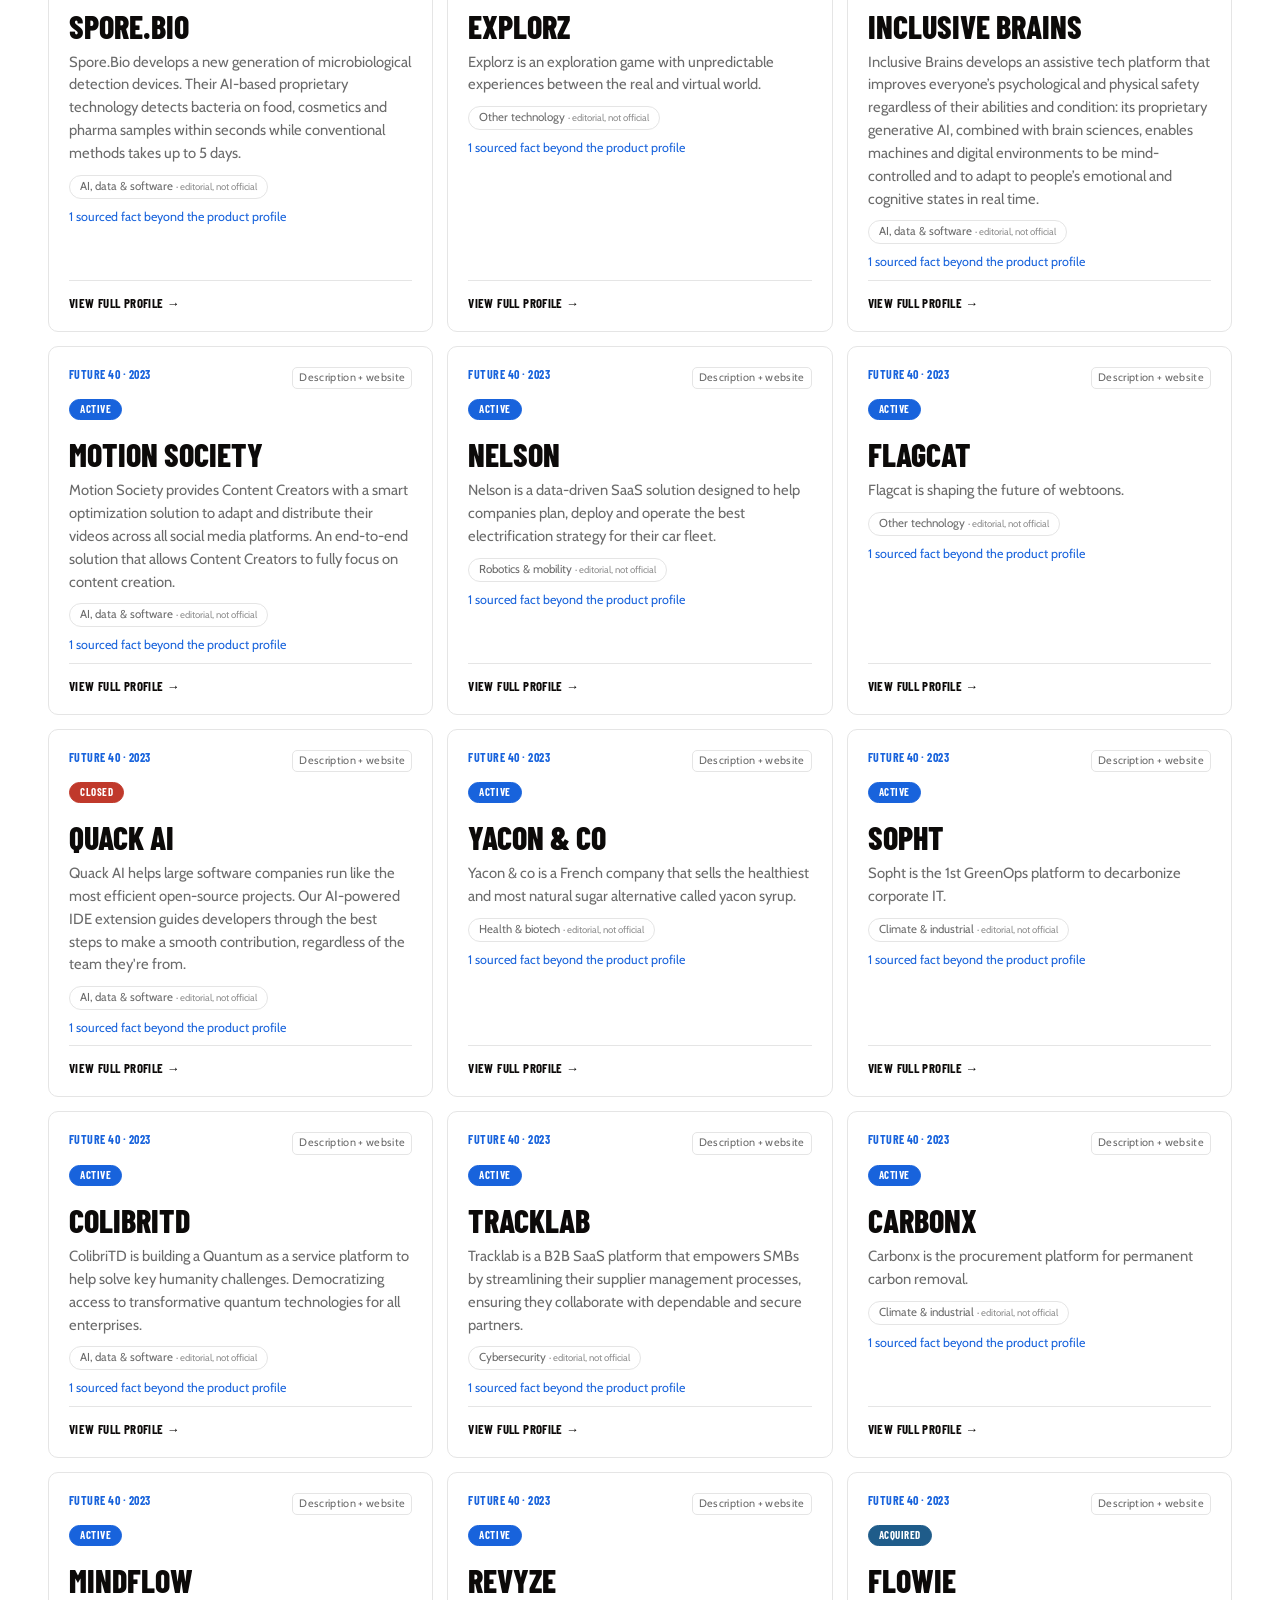
==== commit c8b4b79b: "Add a live status-map page built on real catalogue data New status-map.html renders the periodic-tab" ====
--- a/site/index.html
+++ b/site/index.html
@@ -20,7 +20,7 @@
       <a class="eyebrow" href="#catalogue">Independent research catalogue</a>
       <h1>Future <span class="n40">40</span><br /><em>2019–2026</em></h1>
       <p class="lede">A source-led record of the 320 startups selected for STATION F's Future 40, 2019 through 2026. Every description links back to the official cohort page it came from, and every additional fact carries its own source and verification date.</p>
-      <div class="hero-meta"><span id="company-count">Loading companies…</span><span>•</span><span>8 cohorts</span><span>•</span><span id="snapshot-date">Research snapshot pending…</span></div>
+      <div class="hero-meta"><span id="company-count">Loading companies…</span><span>•</span><span>8 cohorts</span><span>•</span><span id="snapshot-date">Research snapshot pending…</span><span>•</span><a class="hero-link" href="status-map.html">Status map →</a></div>
     </header>
 
     <main>
@@ -83,7 +83,7 @@
 
     <footer>
       <p>This is an independent research project. STATION F and Future 40 are referenced for identification only and this catalogue is not affiliated with or endorsed by STATION F.</p>
-      <p><a href="data/companies.json">Roster data</a> · <a href="data/enrichment.json">Product-description data</a> · <a href="data/facts.json">Additional facts</a> · <a href="data/README.md">Verification rules</a></p>
+      <p><a href="status-map.html">Status map</a> · <a href="data/companies.json">Roster data</a> · <a href="data/enrichment.json">Product-description data</a> · <a href="data/facts.json">Additional facts</a> · <a href="data/README.md">Verification rules</a></p>
     </footer>
 
     <div id="profile-modal" class="modal" hidden>
--- a/site/assets/style.css
+++ b/site/assets/style.css
@@ -10,6 +10,8 @@
 .hero h1 em{font-style:normal;font-weight:500;color:#9a9a9a}
 .lede{max-width:650px;font-size:1.18rem;color:#d0d0d0}
 .hero-meta{display:flex;flex-wrap:wrap;gap:9px;color:#9a9a9a;font:600 .82rem var(--font-display);text-transform:uppercase;letter-spacing:.04em;margin-top:28px}
+.hero-link{color:var(--accent);text-decoration:none}
+.hero-link:hover{text-decoration:underline}
 .method{padding:34px 0;border-bottom:1px solid var(--line);display:grid;grid-template-columns:minmax(180px,1fr) minmax(0,2fr);gap:30px}
 .method h2,.results h2,.analytics h2{font:800 1.9rem/1 var(--font-display);text-transform:uppercase;letter-spacing:.01em;margin:0}
 .method p{margin:0;color:var(--muted)}
@@ -79,3 +81,27 @@
   footer p+p{margin-top:8px}
   .modal-panel{padding:22px}
 }
+
+/* Status map */
+.map-legend{display:flex;gap:18px;align-items:center;flex-wrap:wrap;padding:24px 0;border-bottom:1px solid var(--line);font-size:.85rem;color:var(--muted)}
+.map-legend-item{display:flex;align-items:center;gap:7px}
+.map-legend-dot{width:13px;height:13px;border-radius:50%;display:inline-block;flex:none}
+.map-legend-dot.status-unverified{background:#f6f6f6;border:1.5px dashed var(--line)}
+.map-rows{padding:30px 0 70px;display:flex;flex-direction:column;gap:26px}
+.map-row{display:flex;gap:18px;align-items:flex-start;border-top:1px solid var(--line);padding-top:20px}
+.map-row:first-child{border-top:0;padding-top:0}
+.map-year{width:64px;flex:none;font:800 1.6rem/1 var(--font-display);color:var(--accent)}
+.map-cells{display:flex;gap:9px;flex-wrap:wrap;flex:1}
+.map-cell{width:90px;height:90px;border-radius:14px;display:flex;align-items:center;justify-content:center;padding:6px;box-sizing:border-box;text-align:center;cursor:pointer;border:none;font:700 .68rem/1.25 var(--font-body);color:#fff}
+.map-cell:hover,.map-cell:focus-visible{outline:2px solid var(--ink);outline-offset:2px}
+.map-cell span{display:-webkit-box;-webkit-line-clamp:3;-webkit-box-orient:vertical;overflow:hidden}
+.map-cell.status-active{background:var(--accent)}
+.map-cell.status-acquired{background:#1f5c8a}
+.map-cell.status-closed{background:var(--bad)}
+.map-cell.status-rebranded{background:#6b3fa0}
+.map-cell.status-dormant{background:#57534e}
+.map-cell.map-unverified{background:#f6f6f6;border:1.5px dashed var(--line);color:var(--muted);cursor:default;font-weight:600}
+@media(max-width:760px){
+  .map-row{flex-direction:column;gap:10px}
+  .map-year{width:auto}
+}
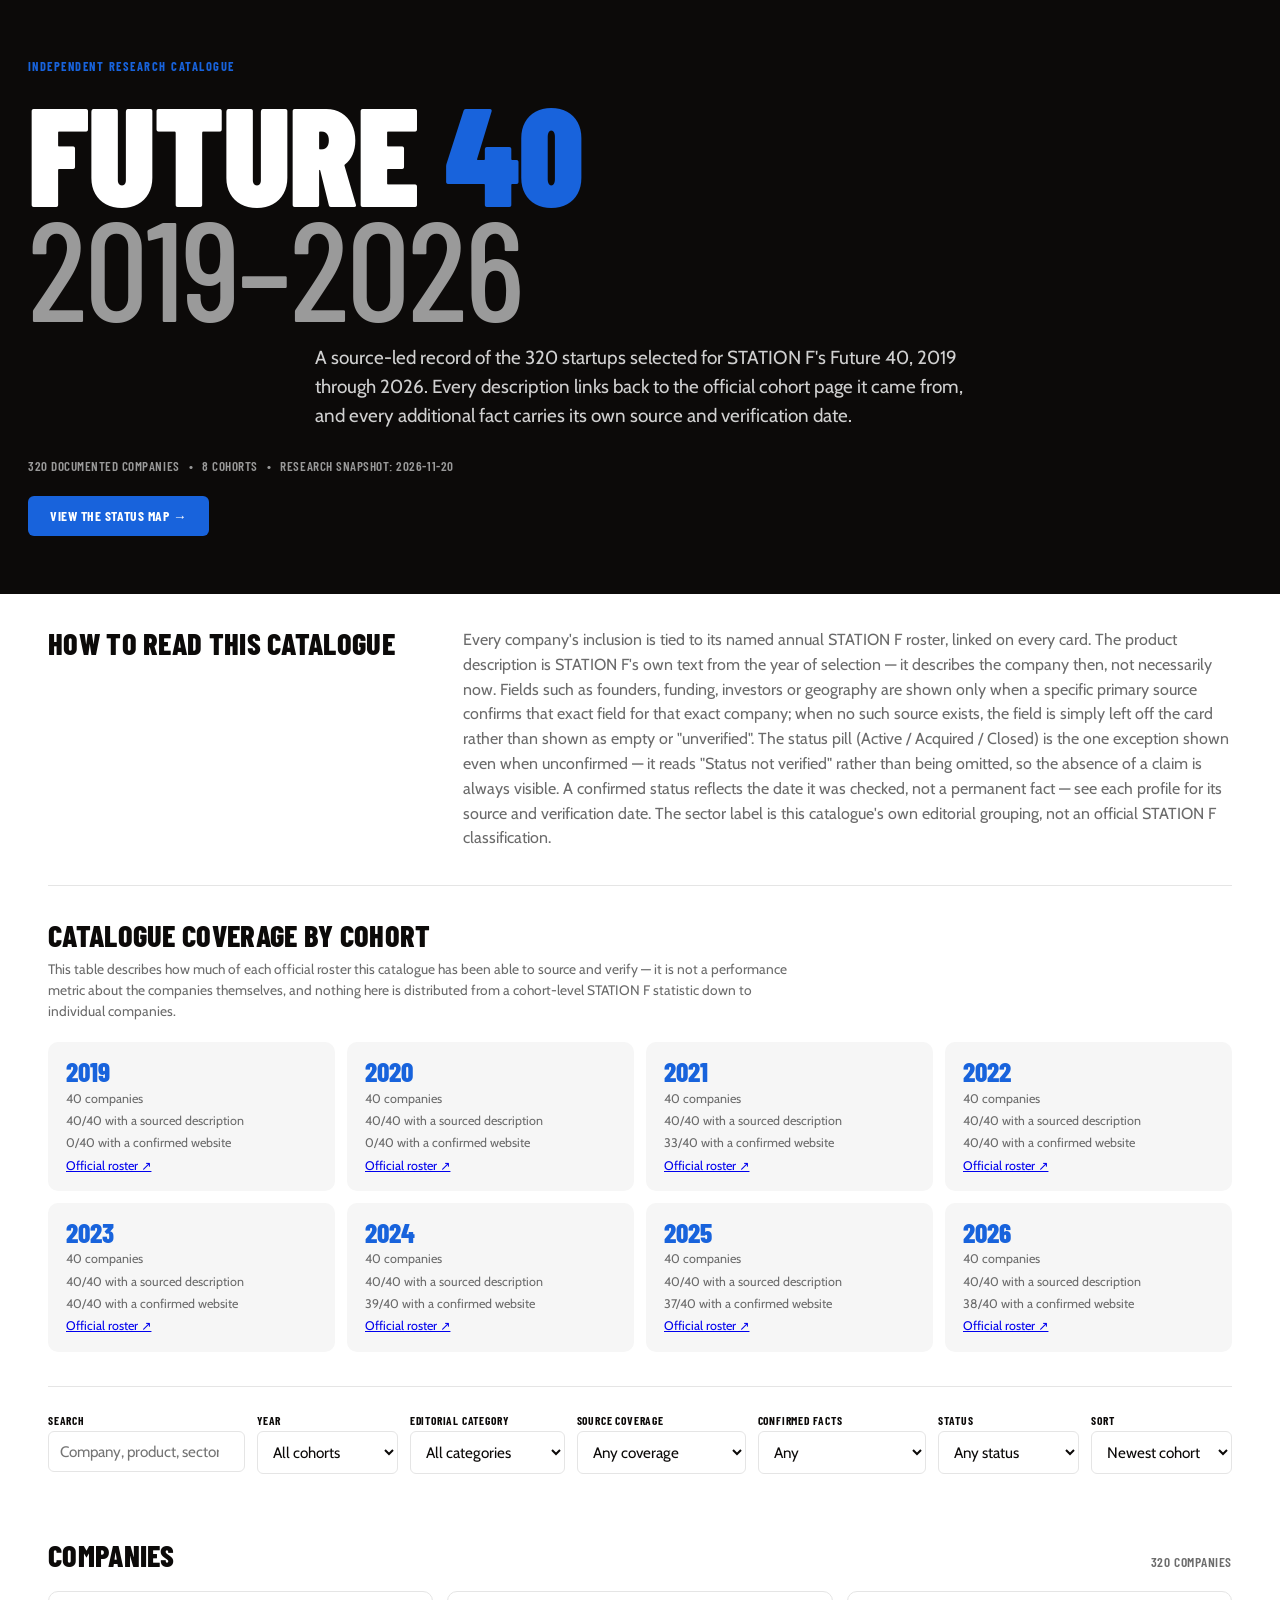
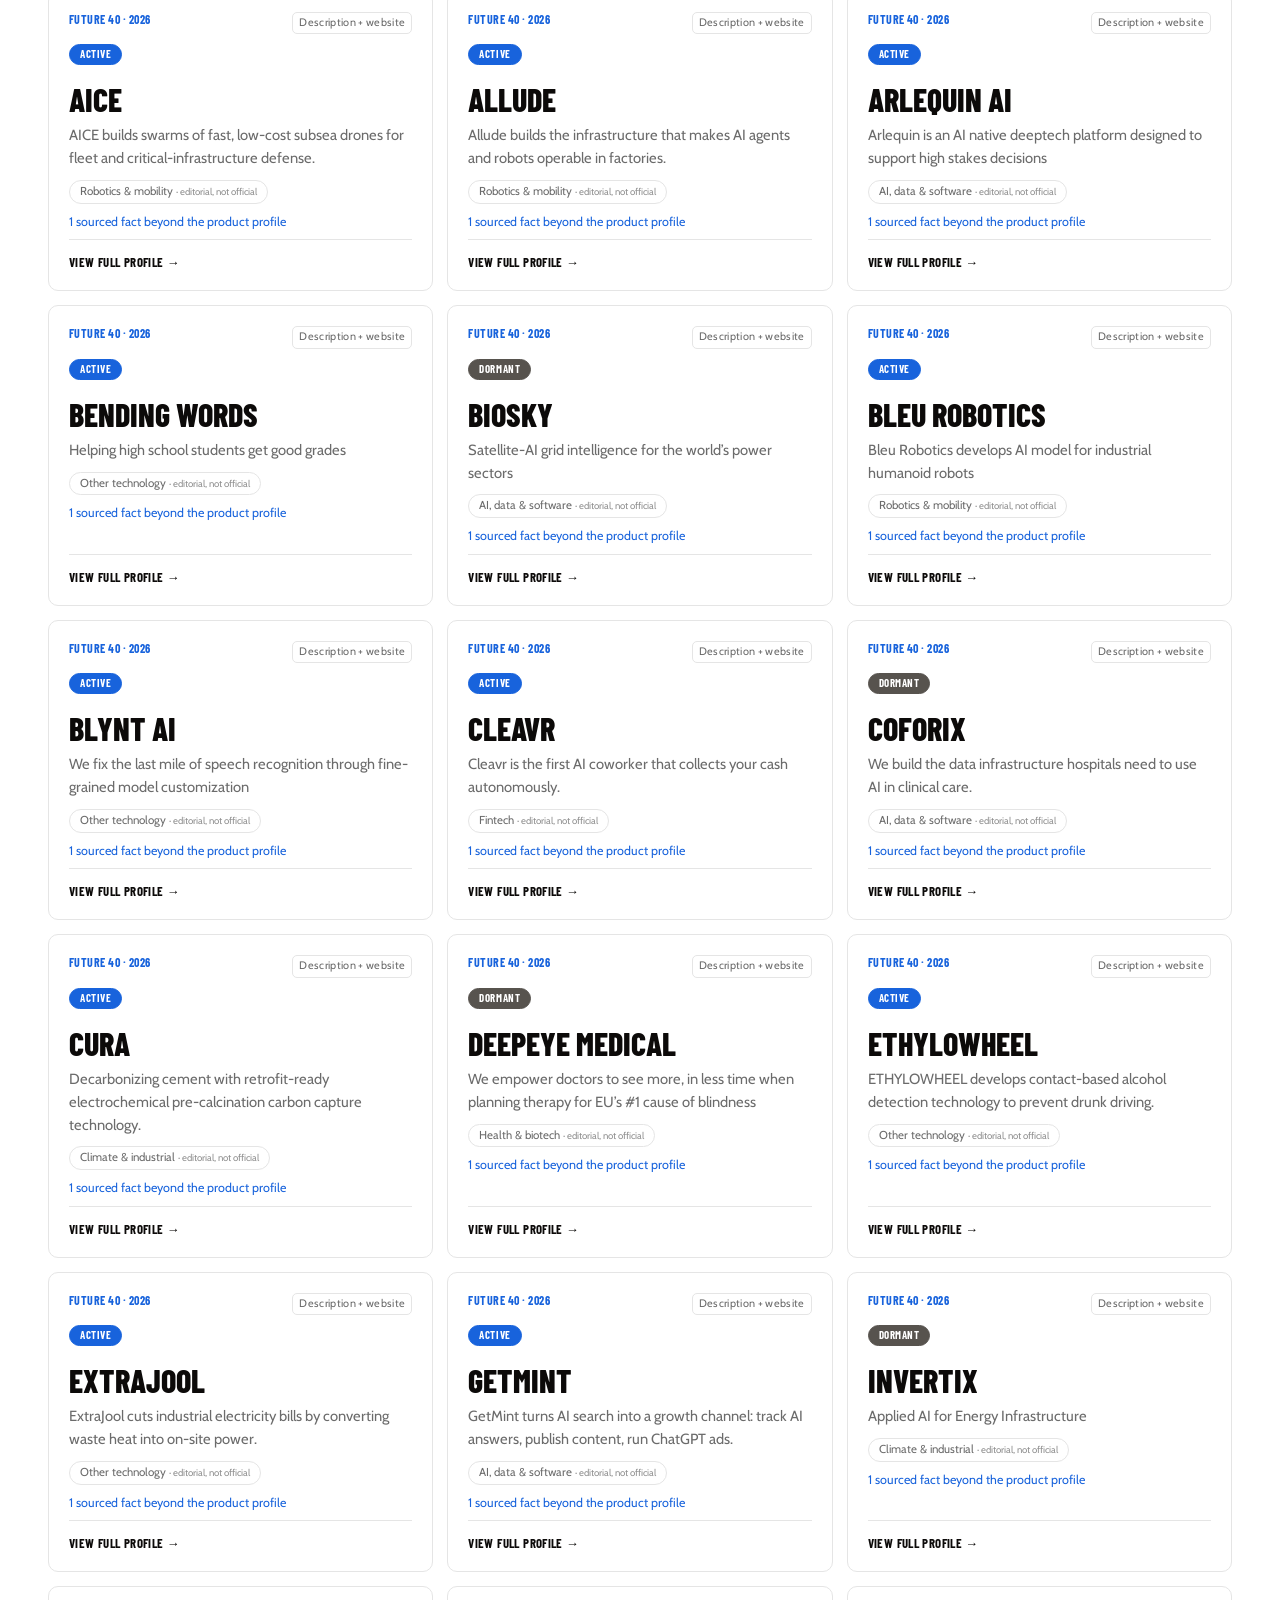
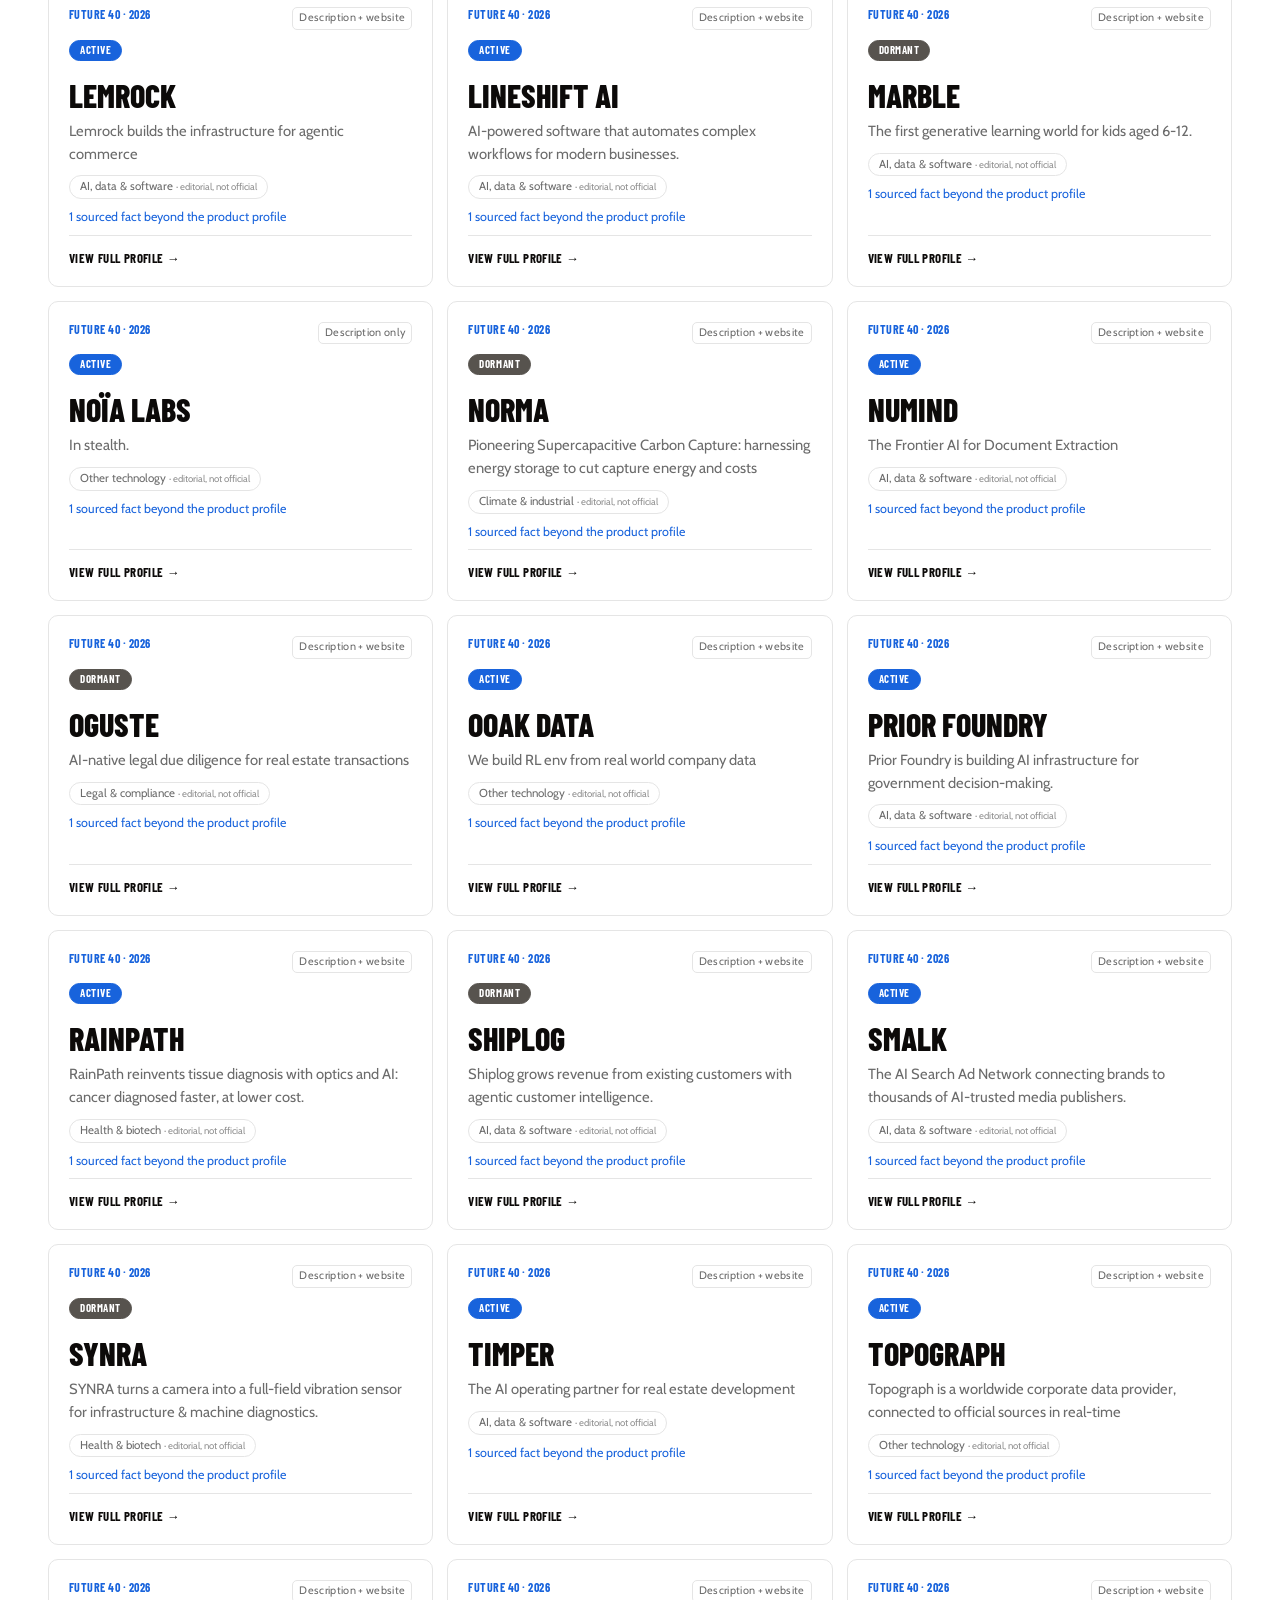
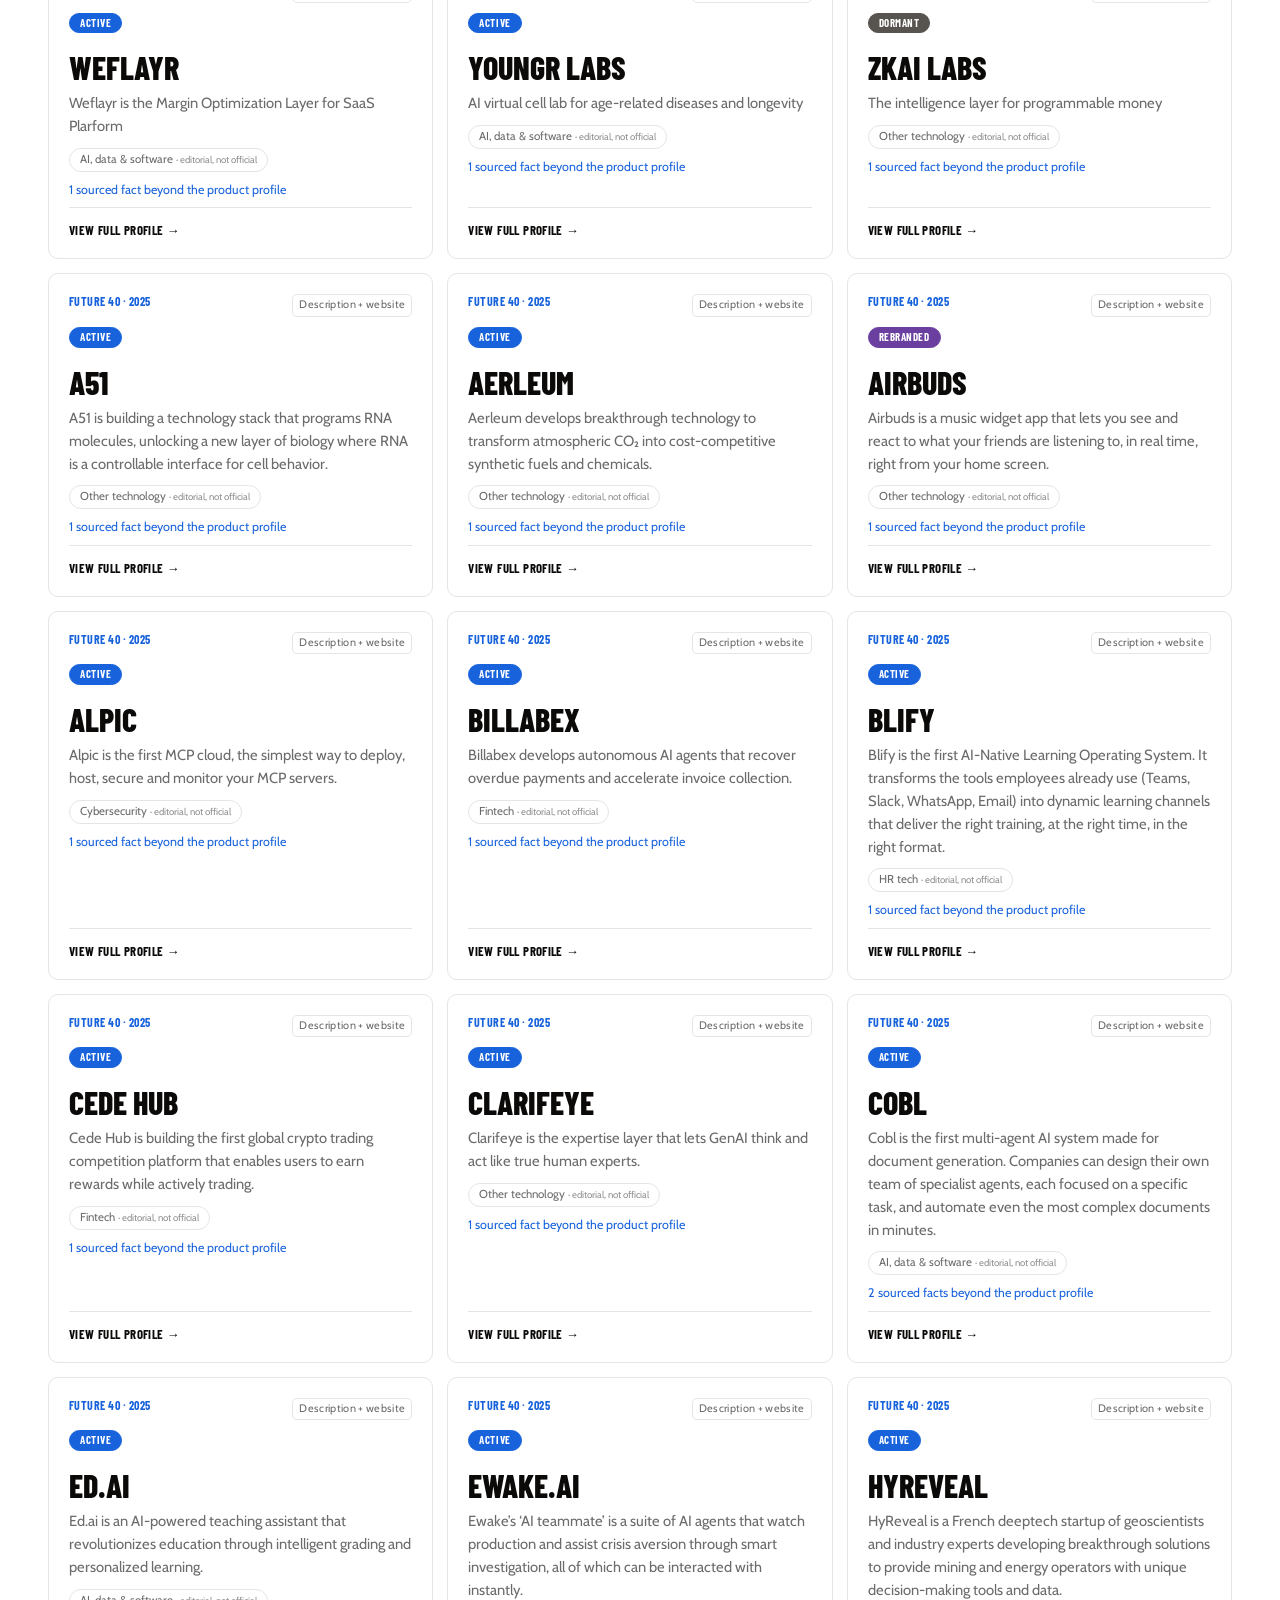
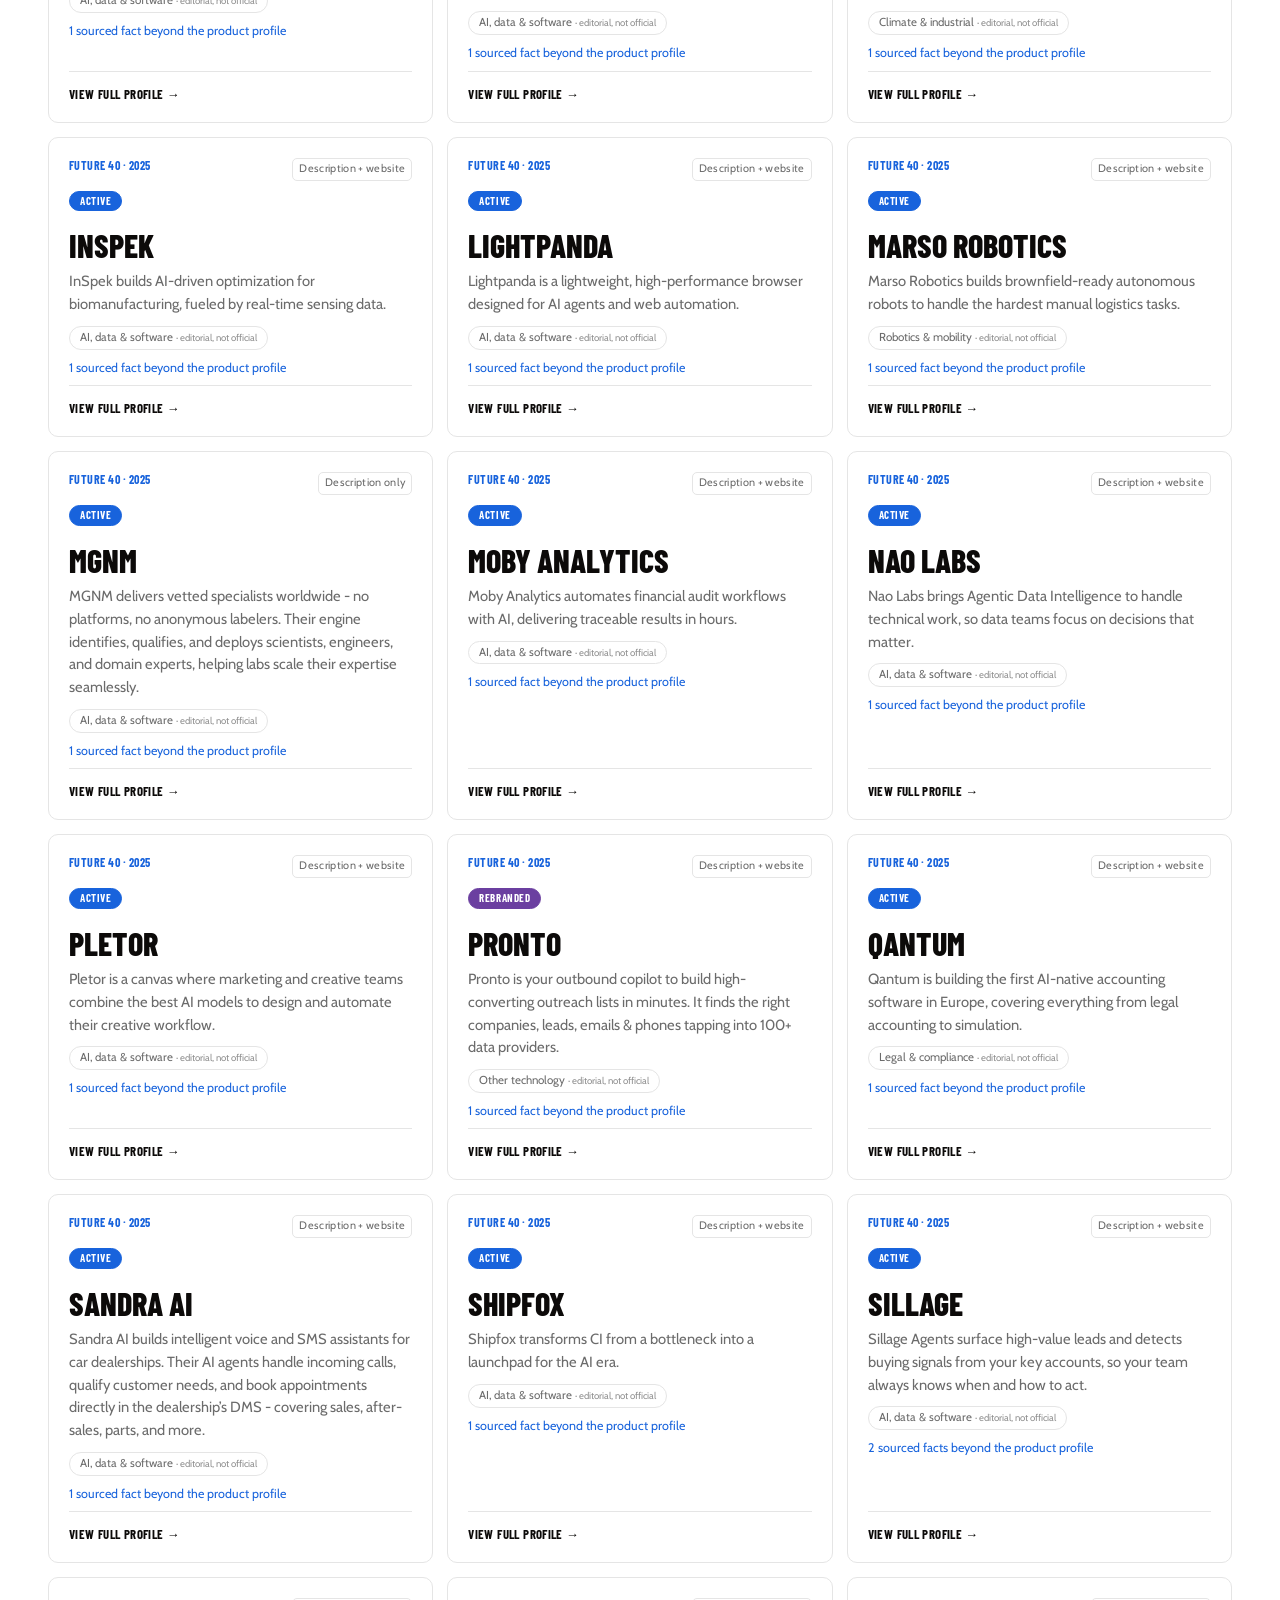
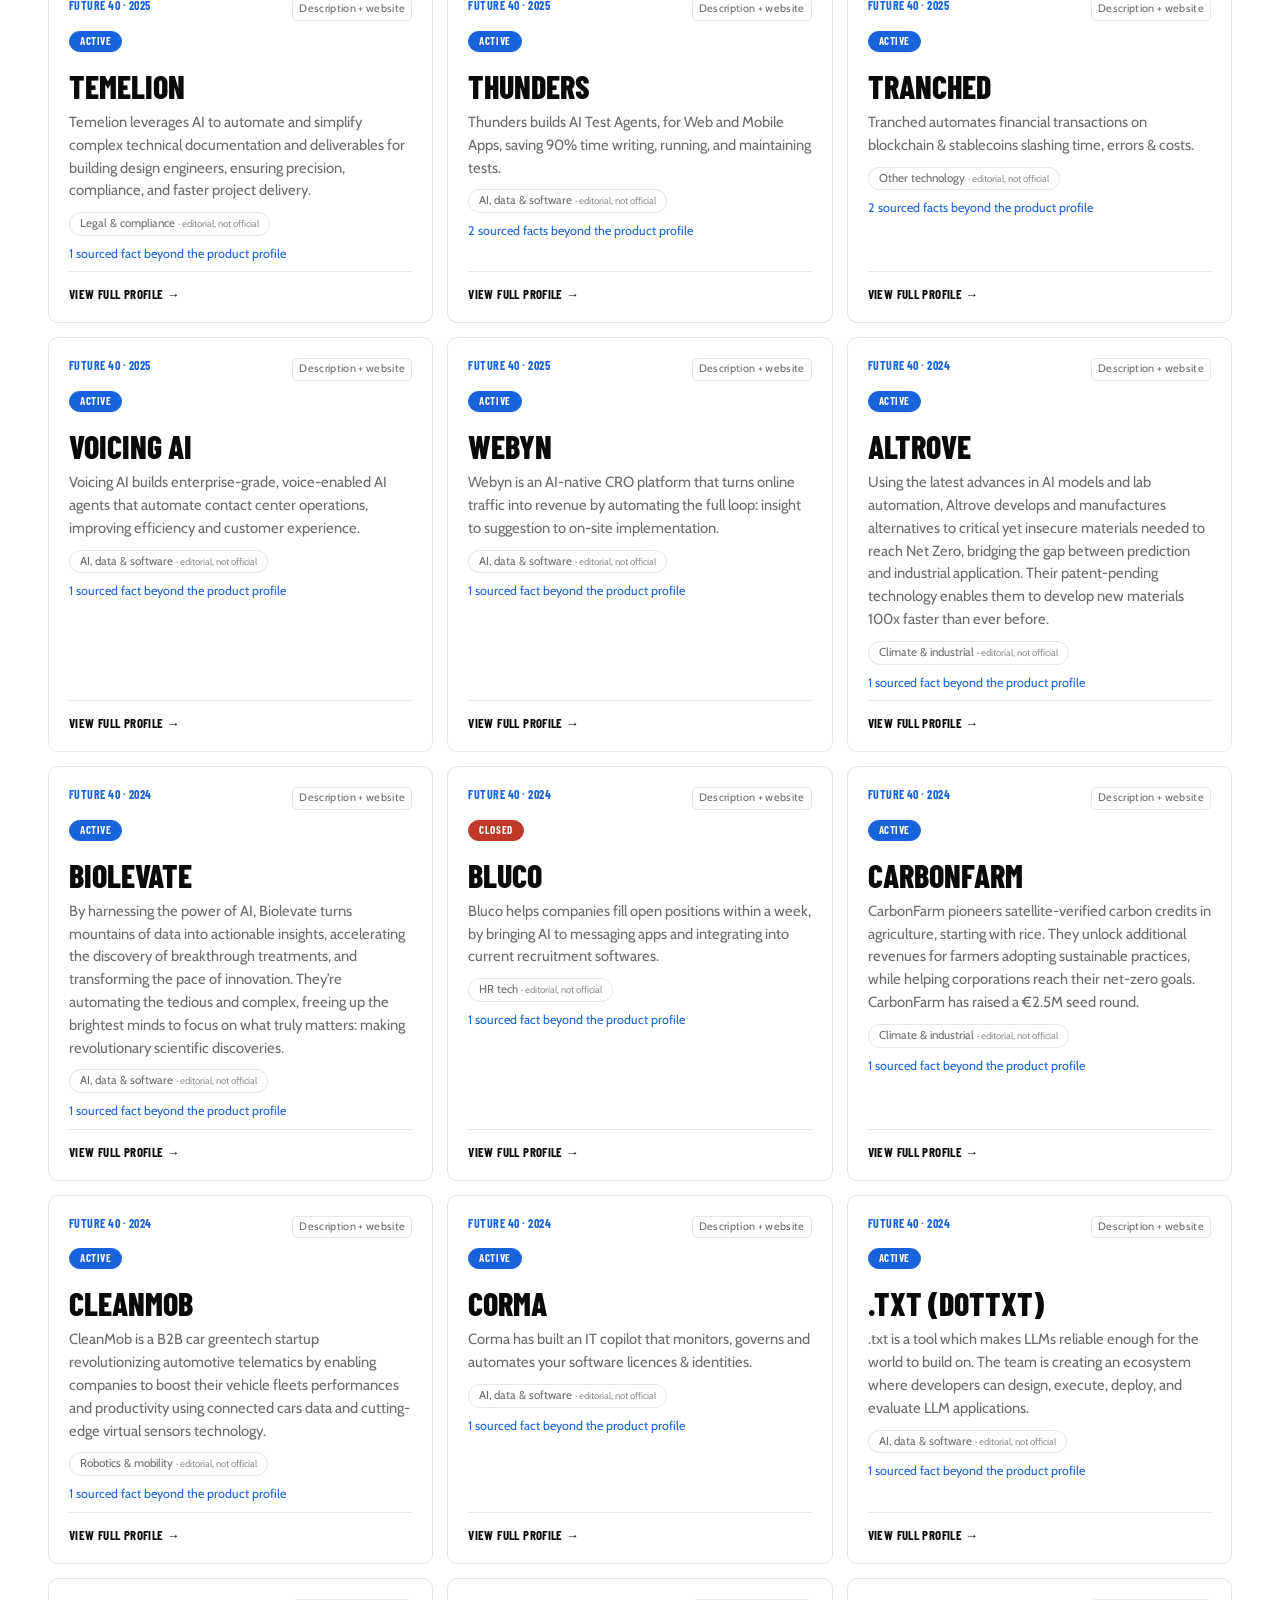
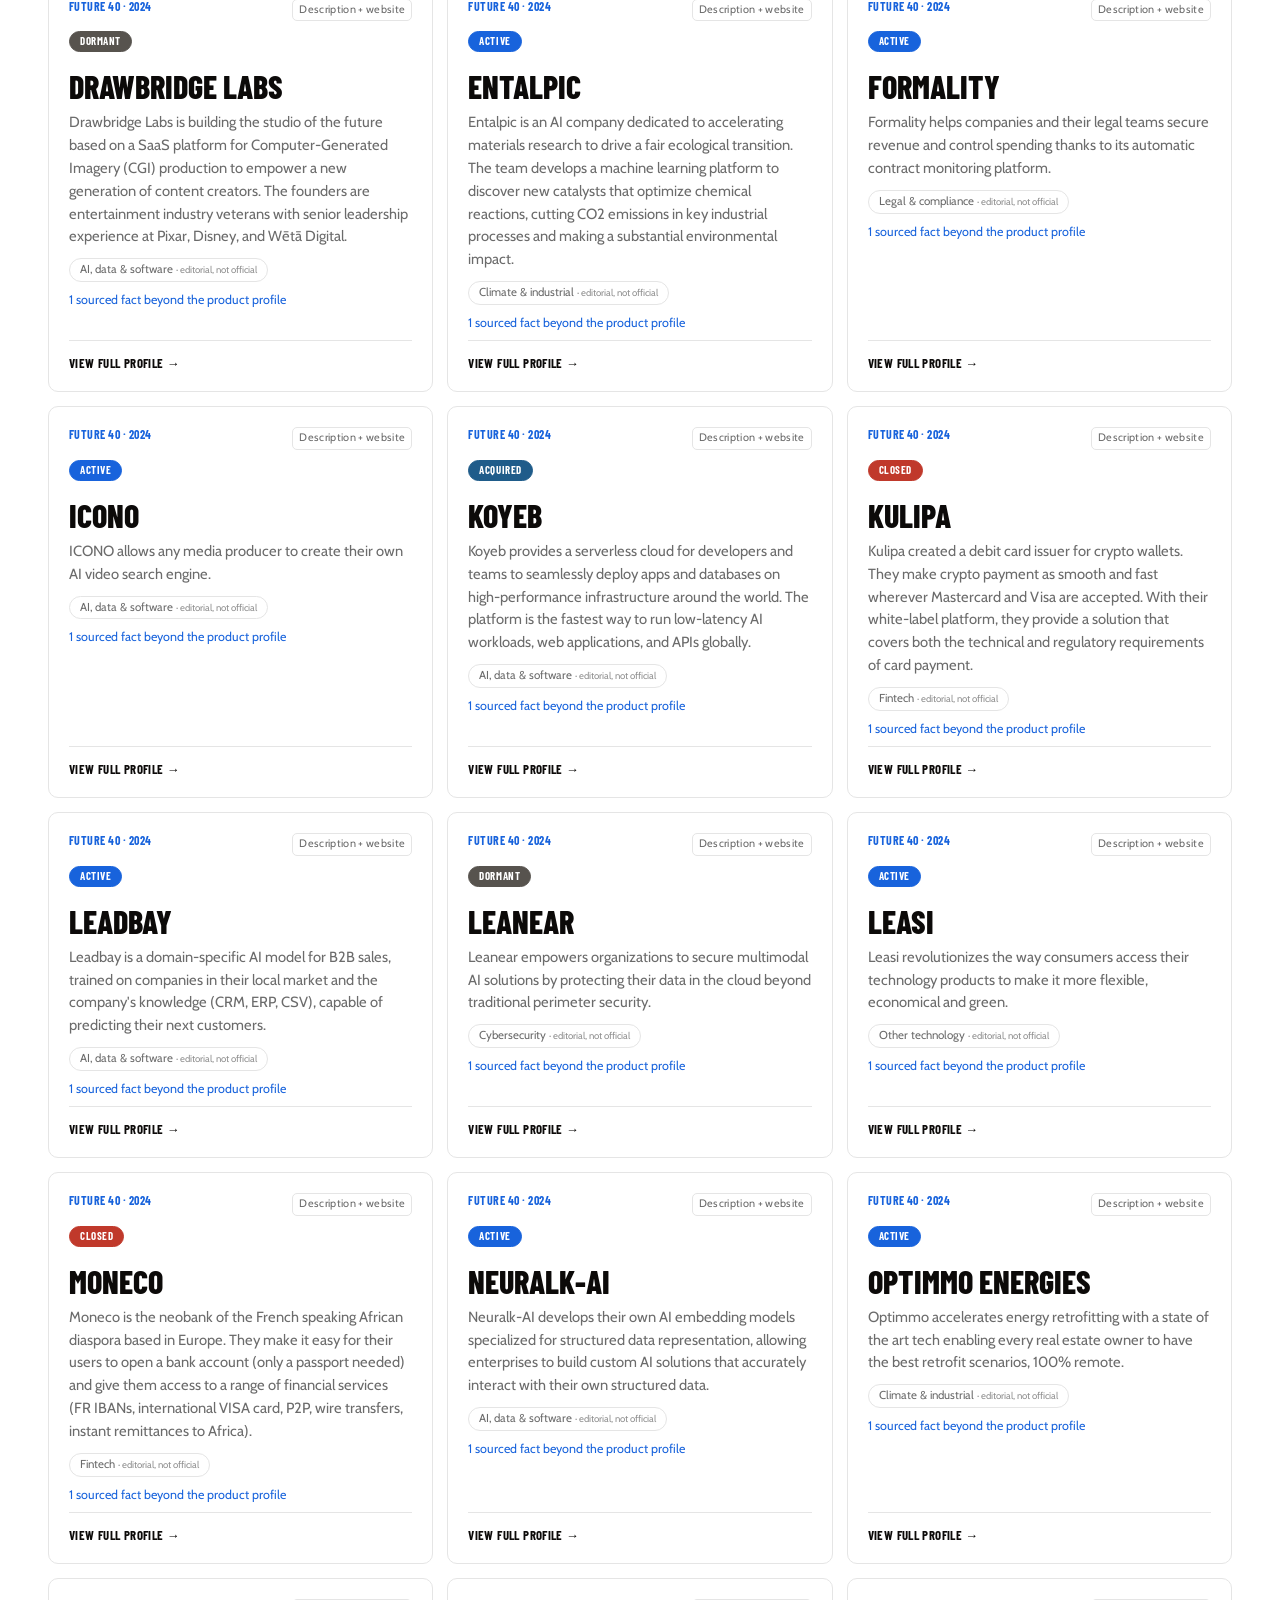
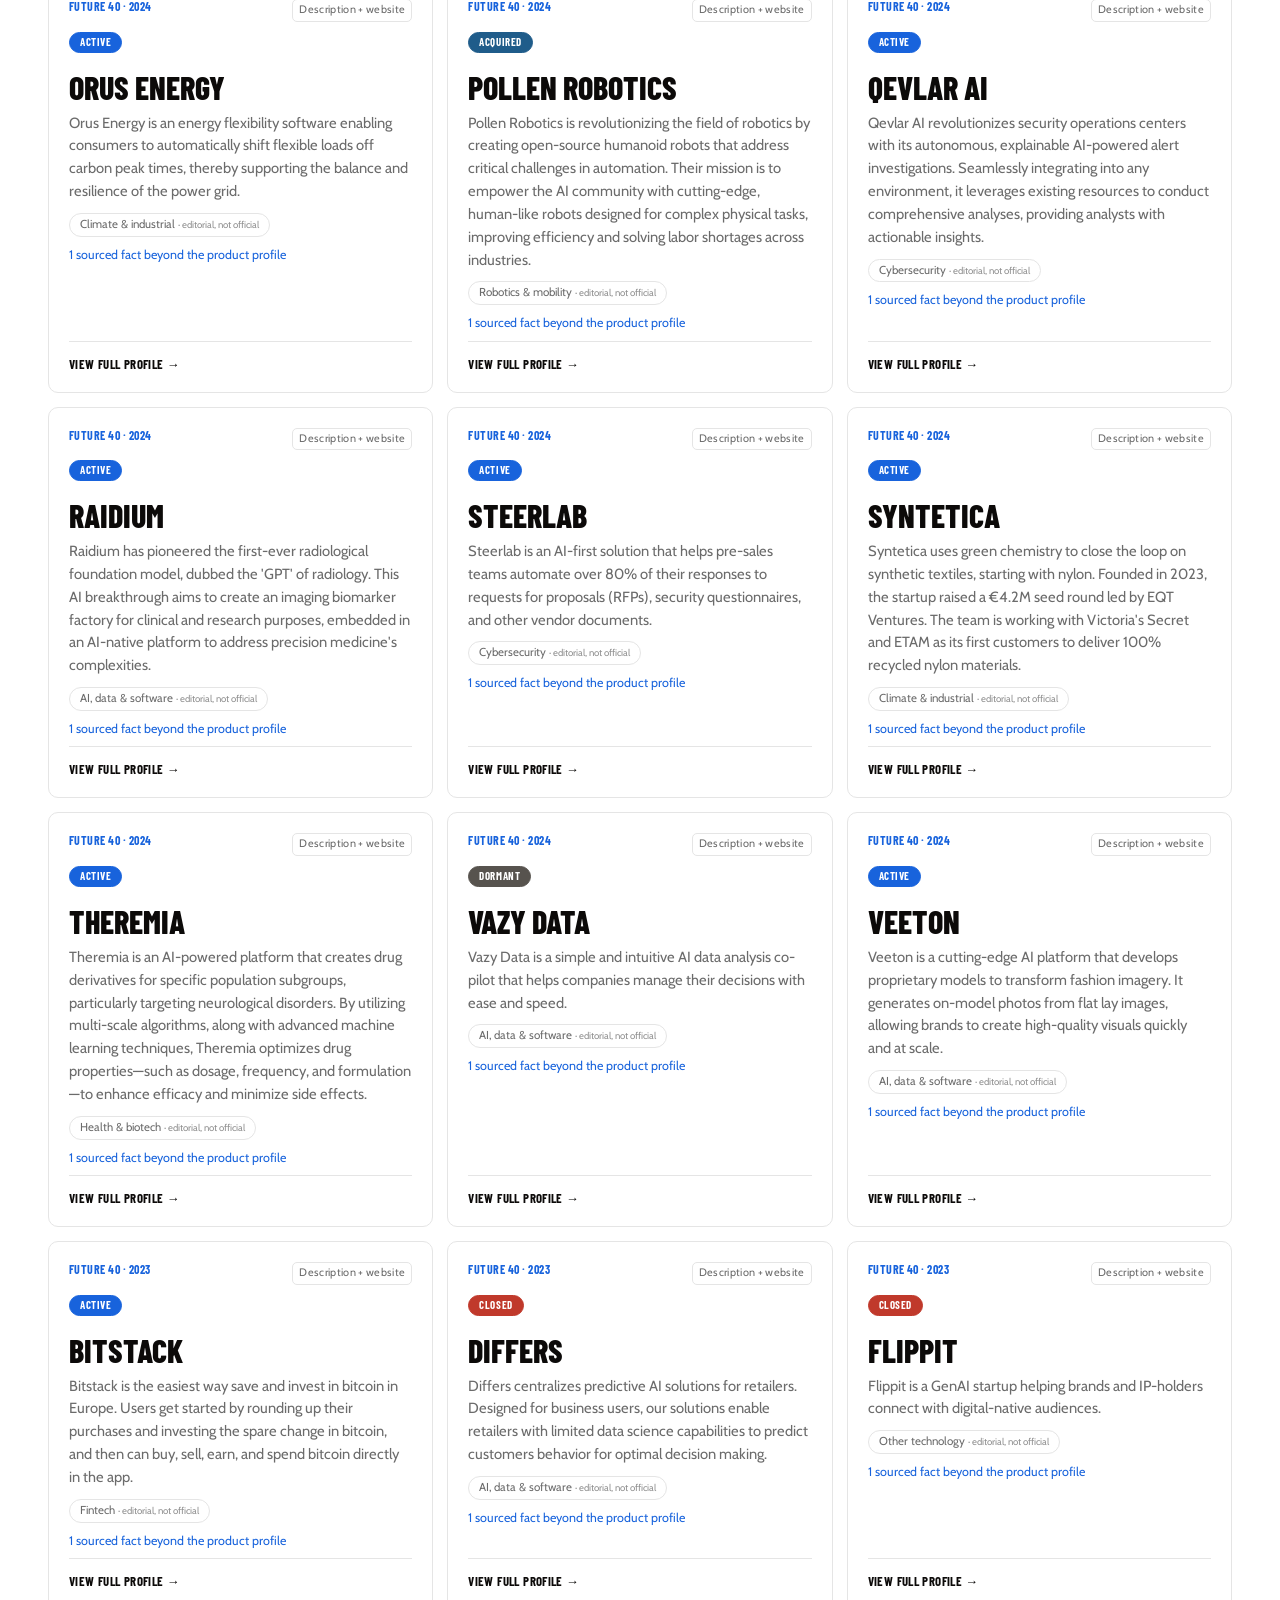
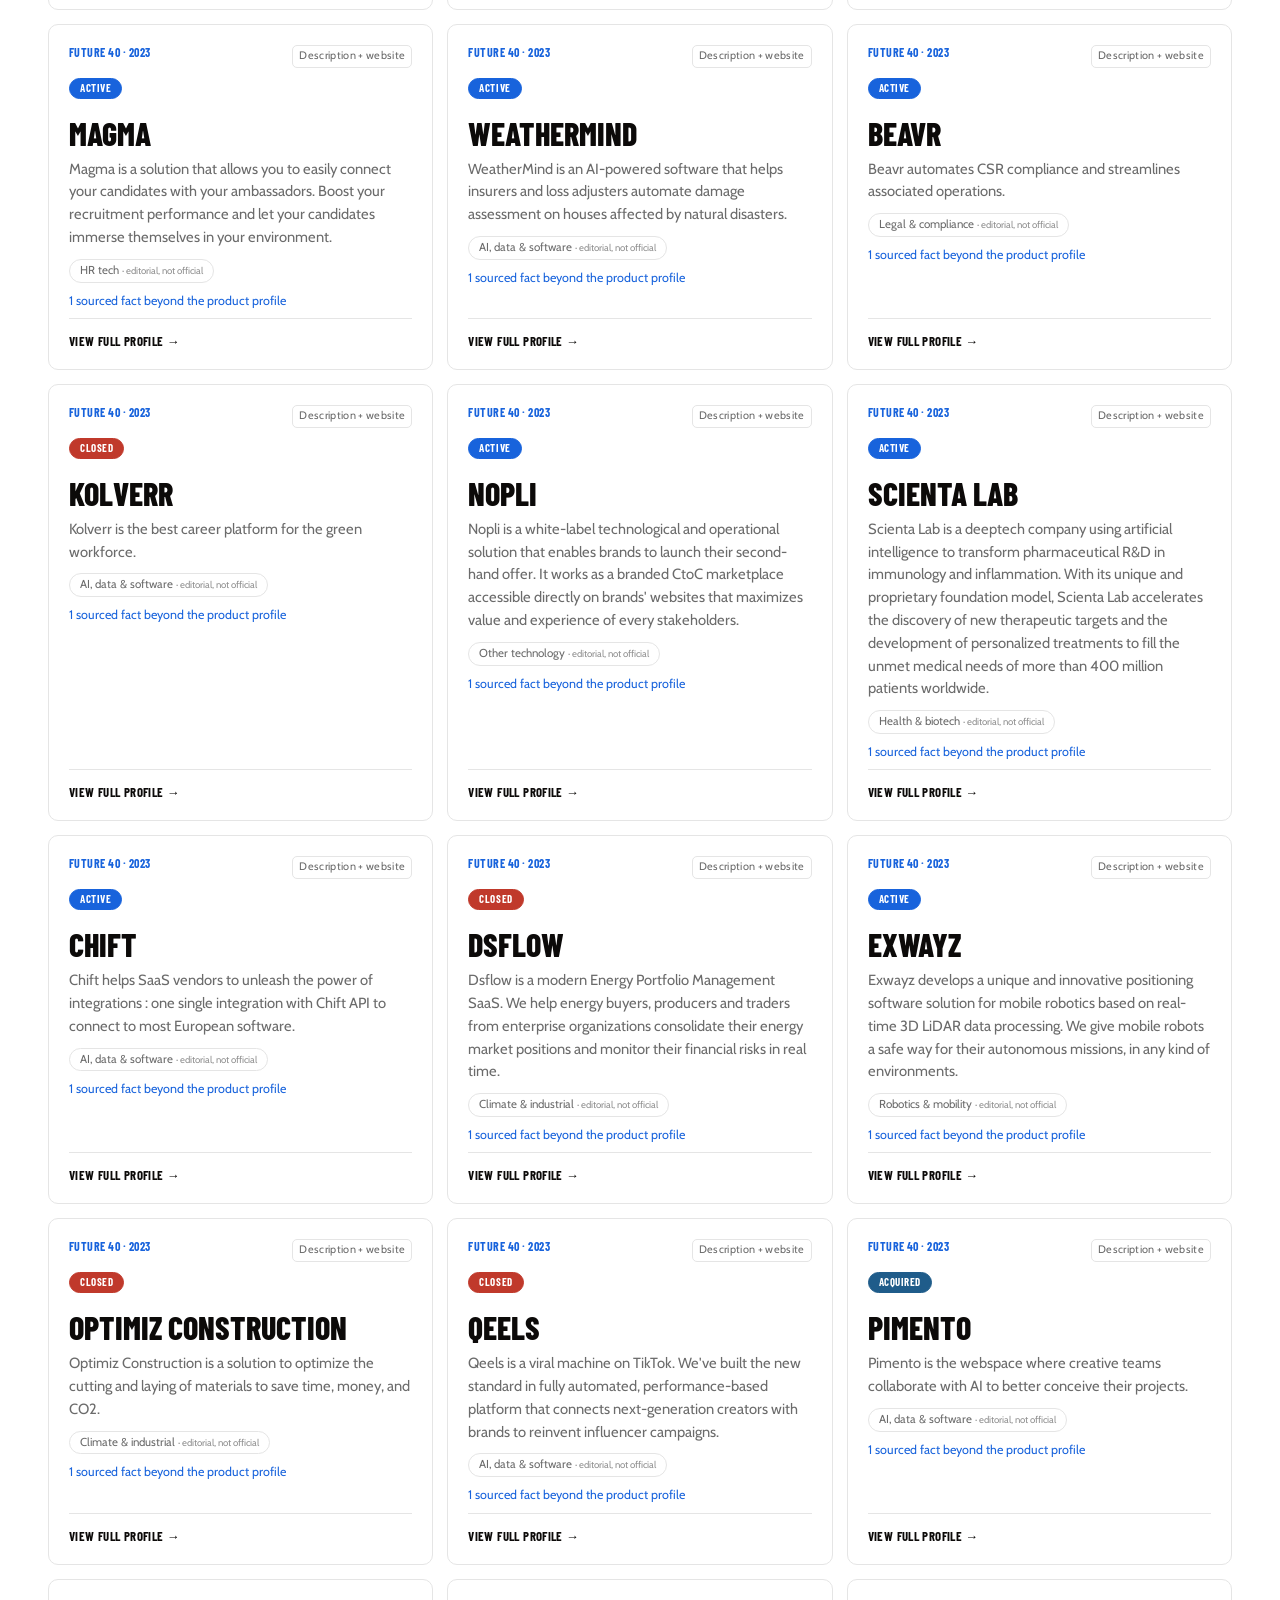
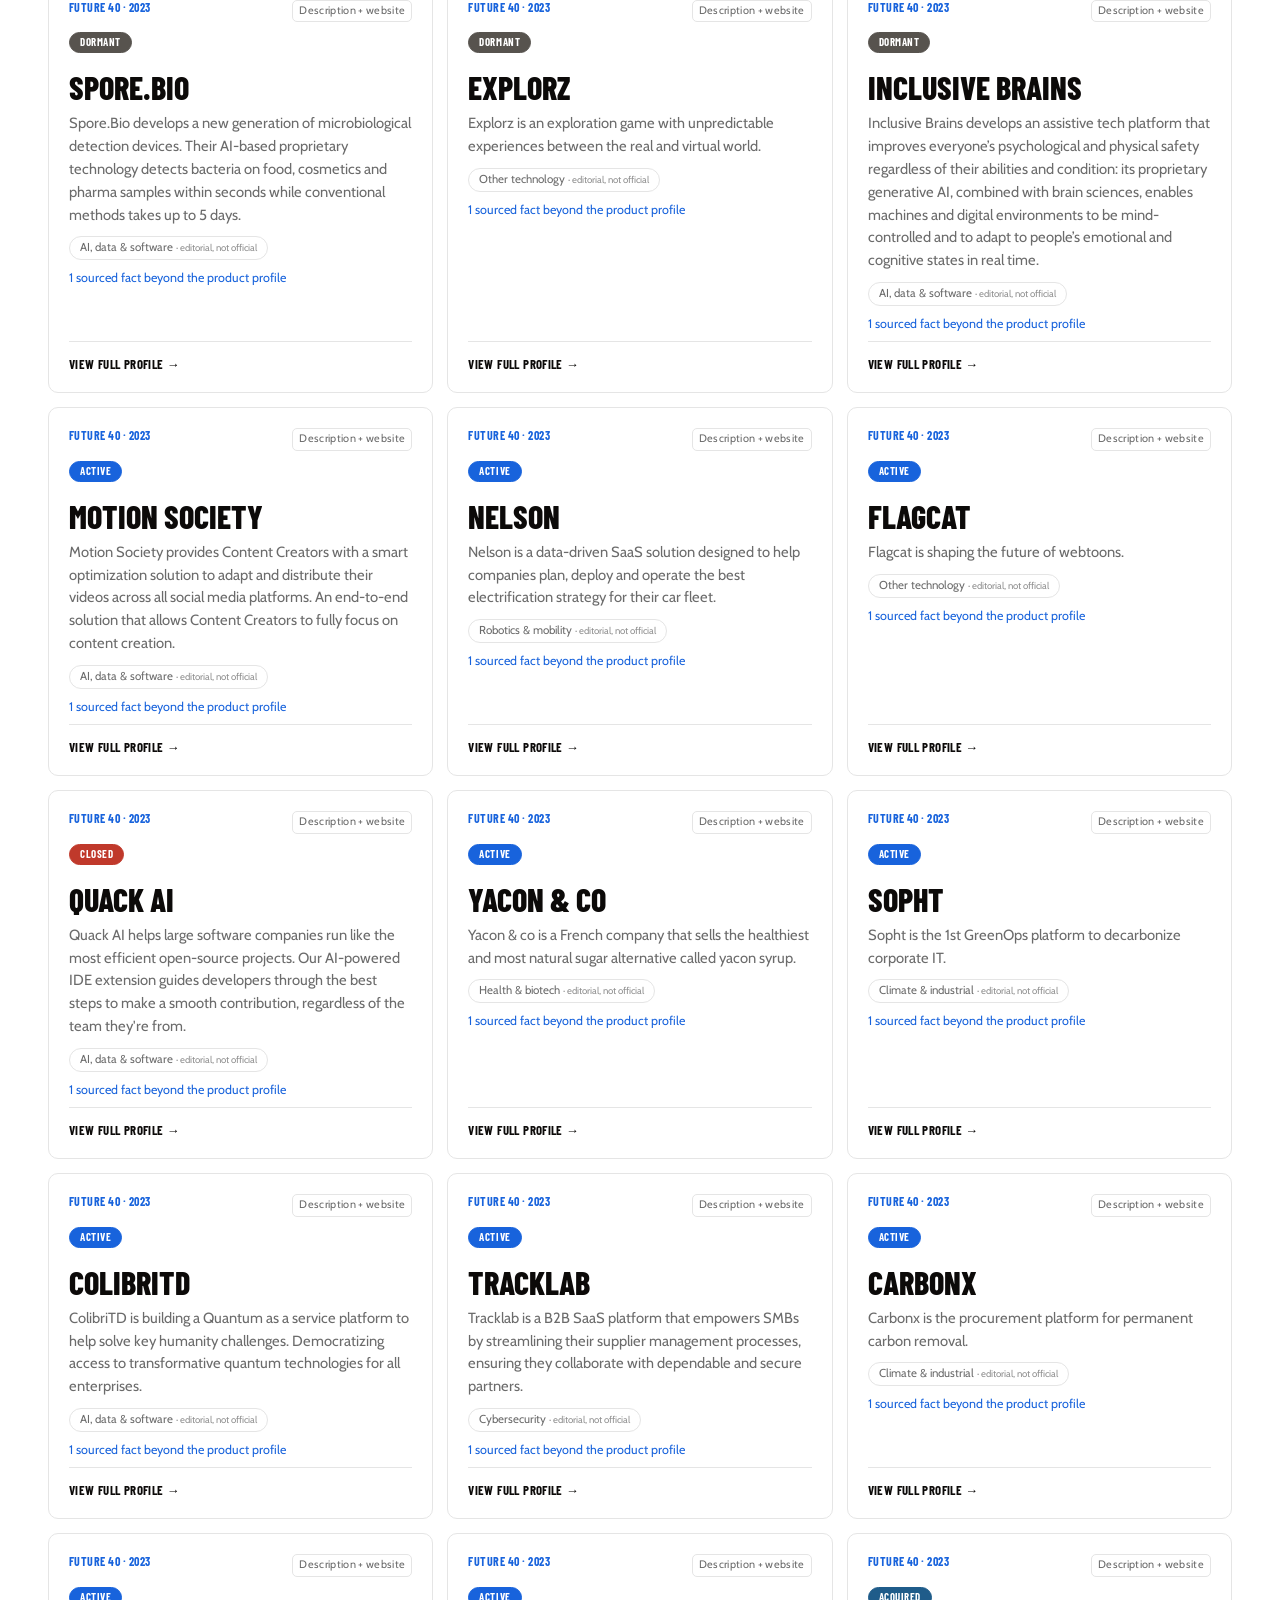
==== commit b512a128: "Switch status map to light theme with a distinct, high-contrast palette Dark cards on a dark page ma" ====
--- a/site/index.html
+++ b/site/index.html
@@ -20,7 +20,8 @@
       <a class="eyebrow" href="#catalogue">Independent research catalogue</a>
       <h1>Future <span class="n40">40</span><br /><em>2019–2026</em></h1>
       <p class="lede">A source-led record of the 320 startups selected for STATION F's Future 40, 2019 through 2026. Every description links back to the official cohort page it came from, and every additional fact carries its own source and verification date.</p>
-      <div class="hero-meta"><span id="company-count">Loading companies…</span><span>•</span><span>8 cohorts</span><span>•</span><span id="snapshot-date">Research snapshot pending…</span><span>•</span><a class="hero-link" href="status-map.html">Status map →</a></div>
+      <div class="hero-meta"><span id="company-count">Loading companies…</span><span>•</span><span>8 cohorts</span><span>•</span><span id="snapshot-date">Research snapshot pending…</span></div>
+      <a class="hero-cta" href="status-map.html">View the status map →</a>
     </header>
 
     <main>
--- a/site/assets/style.css
+++ b/site/assets/style.css
@@ -10,8 +10,8 @@
 .hero h1 em{font-style:normal;font-weight:500;color:#9a9a9a}
 .lede{max-width:650px;font-size:1.18rem;color:#d0d0d0}
 .hero-meta{display:flex;flex-wrap:wrap;gap:9px;color:#9a9a9a;font:600 .82rem var(--font-display);text-transform:uppercase;letter-spacing:.04em;margin-top:28px}
-.hero-link{color:var(--accent);text-decoration:none}
-.hero-link:hover{text-decoration:underline}
+.hero-cta{display:inline-block;margin-top:22px;padding:13px 22px;background:var(--accent);color:#fff;text-decoration:none;font:700 .85rem/1 var(--font-display);text-transform:uppercase;letter-spacing:.04em;border-radius:6px;transition:background .15s ease}
+.hero-cta:hover{background:#0f4bb0}
 .method{padding:34px 0;border-bottom:1px solid var(--line);display:grid;grid-template-columns:minmax(180px,1fr) minmax(0,2fr);gap:30px}
 .method h2,.results h2,.analytics h2{font:800 1.9rem/1 var(--font-display);text-transform:uppercase;letter-spacing:.01em;margin:0}
 .method p{margin:0;color:var(--muted)}
@@ -82,26 +82,46 @@
   .modal-panel{padding:22px}
 }
 
-/* Status map */
-.map-legend{display:flex;gap:18px;align-items:center;flex-wrap:wrap;padding:24px 0;border-bottom:1px solid var(--line);font-size:.85rem;color:var(--muted)}
+/* Status map: light theme matching the main catalogue, STATION F style */
+:root{--map-active:#1863dc;--map-acquired:#0d9488;--map-closed:#dc2626;--map-rebranded:#9333ea;--map-dormant:#b45309;--map-unverified:#9ca3af}
+
+.map-legend{display:flex;gap:20px;align-items:center;flex-wrap:wrap;padding:26px 0;border-bottom:1px solid var(--line);font-size:.85rem;color:var(--ink);font-weight:600}
 .map-legend-item{display:flex;align-items:center;gap:7px}
 .map-legend-dot{width:13px;height:13px;border-radius:50%;display:inline-block;flex:none}
-.map-legend-dot.status-unverified{background:#f6f6f6;border:1.5px dashed var(--line)}
-.map-rows{padding:30px 0 70px;display:flex;flex-direction:column;gap:26px}
-.map-row{display:flex;gap:18px;align-items:flex-start;border-top:1px solid var(--line);padding-top:20px}
+.map-legend-dot.status-active{background:var(--map-active)}
+.map-legend-dot.status-acquired{background:var(--map-acquired)}
+.map-legend-dot.status-closed{background:var(--map-closed)}
+.map-legend-dot.status-rebranded{background:var(--map-rebranded)}
+.map-legend-dot.status-dormant{background:var(--map-dormant)}
+.map-legend-dot.status-unverified{background:#fff;border:2px dashed var(--map-unverified)}
+
+.map-rows{padding:34px 0 80px;display:flex;flex-direction:column;gap:30px}
+.map-row{display:flex;gap:20px;align-items:flex-start;border-top:1px solid var(--line);padding-top:22px}
 .map-row:first-child{border-top:0;padding-top:0}
-.map-year{width:64px;flex:none;font:800 1.6rem/1 var(--font-display);color:var(--accent)}
-.map-cells{display:flex;gap:9px;flex-wrap:wrap;flex:1}
-.map-cell{width:90px;height:90px;border-radius:14px;display:flex;align-items:center;justify-content:center;padding:6px;box-sizing:border-box;text-align:center;cursor:pointer;border:none;font:700 .68rem/1.25 var(--font-body);color:#fff}
-.map-cell:hover,.map-cell:focus-visible{outline:2px solid var(--ink);outline-offset:2px}
-.map-cell span{display:-webkit-box;-webkit-line-clamp:3;-webkit-box-orient:vertical;overflow:hidden}
-.map-cell.status-active{background:var(--accent)}
-.map-cell.status-acquired{background:#1f5c8a}
-.map-cell.status-closed{background:var(--bad)}
-.map-cell.status-rebranded{background:#6b3fa0}
-.map-cell.status-dormant{background:#57534e}
-.map-cell.map-unverified{background:#f6f6f6;border:1.5px dashed var(--line);color:var(--muted);cursor:default;font-weight:600}
+.map-year{width:60px;flex:none;font:900 2rem/1 var(--font-display);color:var(--ink)}
+.map-cells{display:grid;grid-template-columns:repeat(auto-fill,104px);gap:10px;flex:1}
+
+.map-cell{position:relative;width:104px;min-height:112px;border-radius:12px;background:#fff;border:1px solid var(--line);border-top:5px solid var(--line);display:flex;flex-direction:column;align-items:center;justify-content:flex-start;gap:7px;padding:12px 8px 9px;box-sizing:border-box;cursor:pointer;font-family:var(--font-body);box-shadow:0 1px 3px rgba(12,10,9,.06);transition:transform .14s ease,box-shadow .14s ease,border-color .14s ease}
+.map-cell:hover,.map-cell:focus-visible{transform:translateY(-4px);box-shadow:0 10px 22px rgba(12,10,9,.18);outline:none}
+.map-cell-index{position:absolute;top:6px;left:9px;font:700 .58rem/1 var(--font-display);color:#b5b0a8;letter-spacing:.03em}
+.map-cell-logo{width:34px;height:34px;border-radius:50%;background:#fff;border:1px solid var(--line);display:flex;align-items:center;justify-content:center;overflow:hidden;flex:none;margin-top:4px}
+.map-cell-logo img{width:100%;height:100%;object-fit:contain;padding:5px;box-sizing:border-box}
+.map-cell-fallback{display:none;width:100%;height:100%;align-items:center;justify-content:center;font:800 .8rem var(--font-display);color:#0c0a09}
+.map-cell-name{font:700 .67rem/1.2 var(--font-body);color:var(--ink);text-align:center;display:-webkit-box;-webkit-line-clamp:2;-webkit-box-orient:vertical;overflow:hidden;max-width:100%}
+.map-cell.status-active{border-top-color:var(--map-active)}
+.map-cell.status-acquired{border-top-color:var(--map-acquired)}
+.map-cell.status-closed{border-top-color:var(--map-closed)}
+.map-cell.status-rebranded{border-top-color:var(--map-rebranded)}
+.map-cell.status-dormant{border-top-color:var(--map-dormant)}
+.map-cell.status-unverified{border-top:5px dashed var(--map-unverified);background:#fafaf9;cursor:default;box-shadow:none}
+.map-cell.status-unverified:hover,.map-cell.status-unverified:focus-visible{transform:none;box-shadow:none}
+.map-cell.status-unverified .map-cell-name{color:var(--muted)}
+.map-cell.status-unverified .map-cell-logo{background:#f0efec;border-color:var(--line)}
+.map-cell.status-unverified .map-cell-fallback{color:#b5b0a8}
+
 @media(max-width:760px){
-  .map-row{flex-direction:column;gap:10px}
-  .map-year{width:auto}
+  .map-row{flex-direction:column;gap:12px}
+  .map-year{width:auto;position:static}
+  .map-cells{grid-template-columns:repeat(auto-fill,88px)}
+  .map-cell,.map-unverified{width:88px;min-height:98px}
 }
